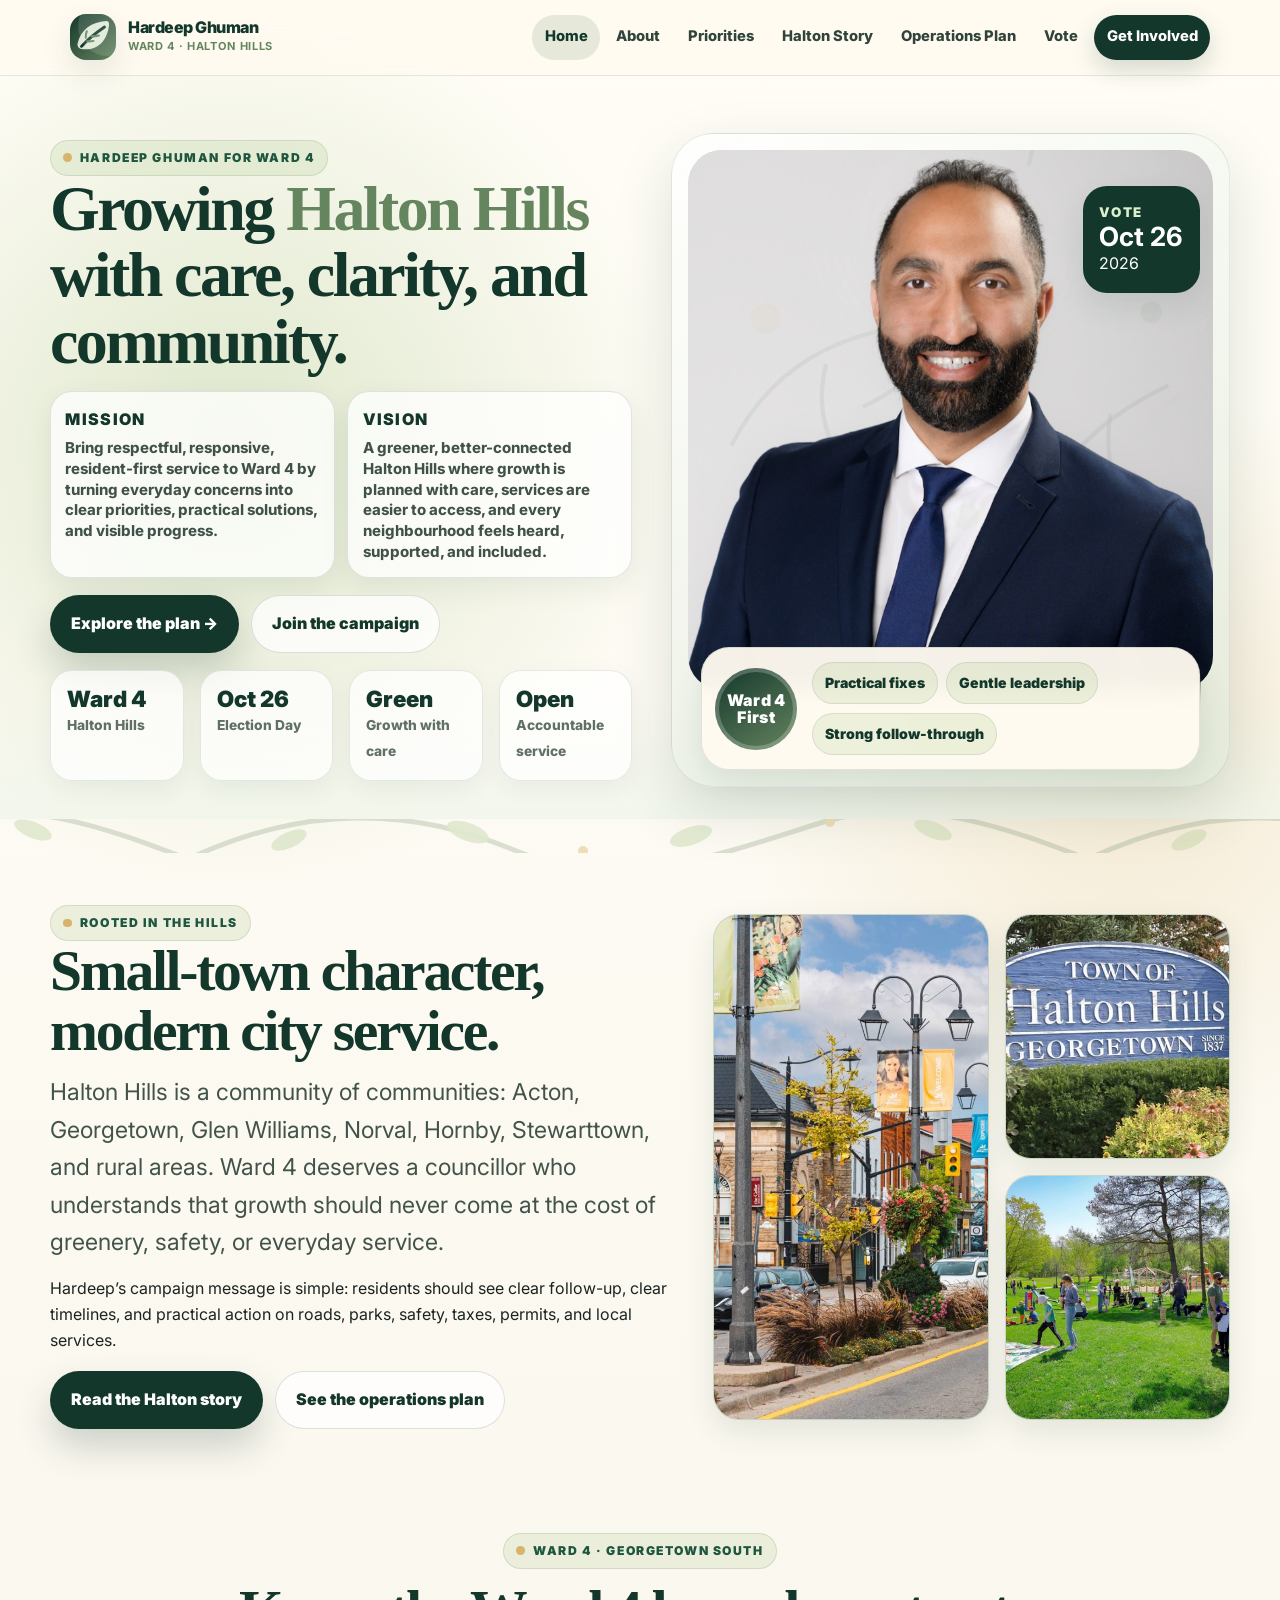
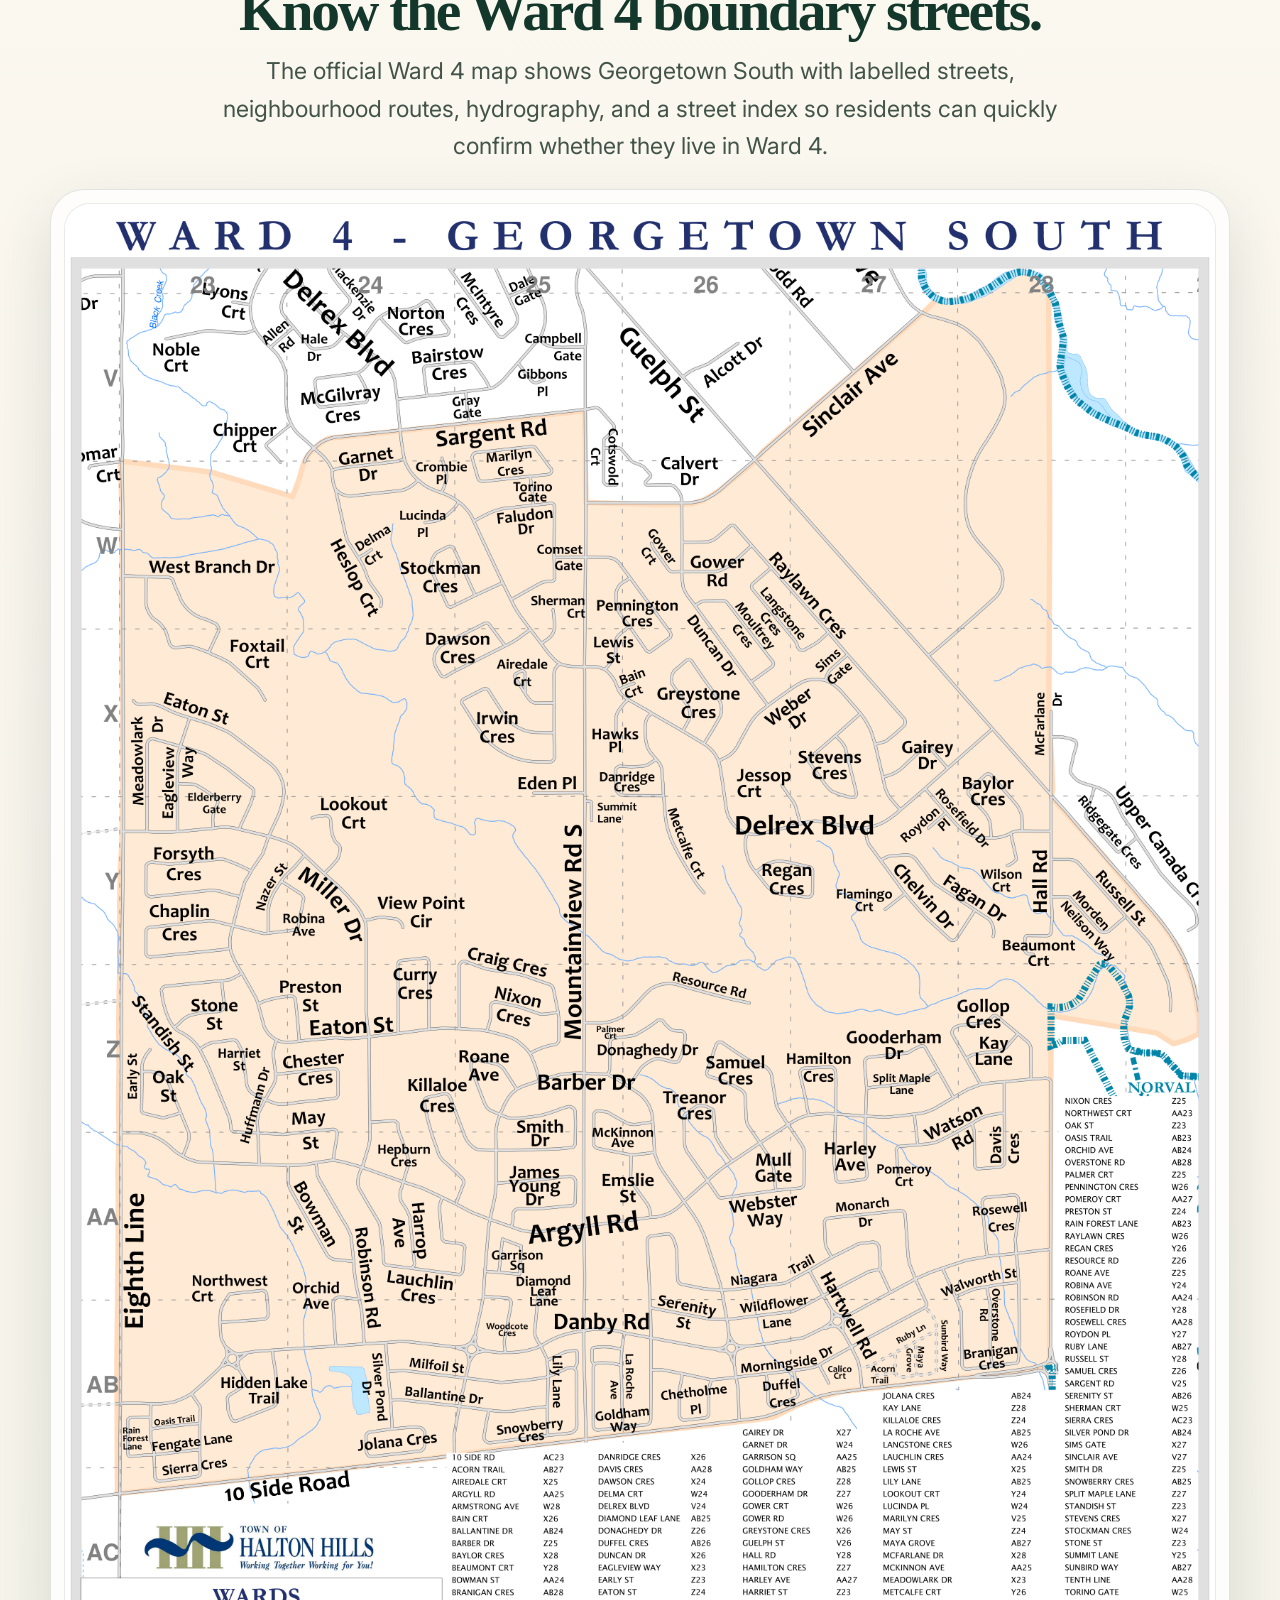
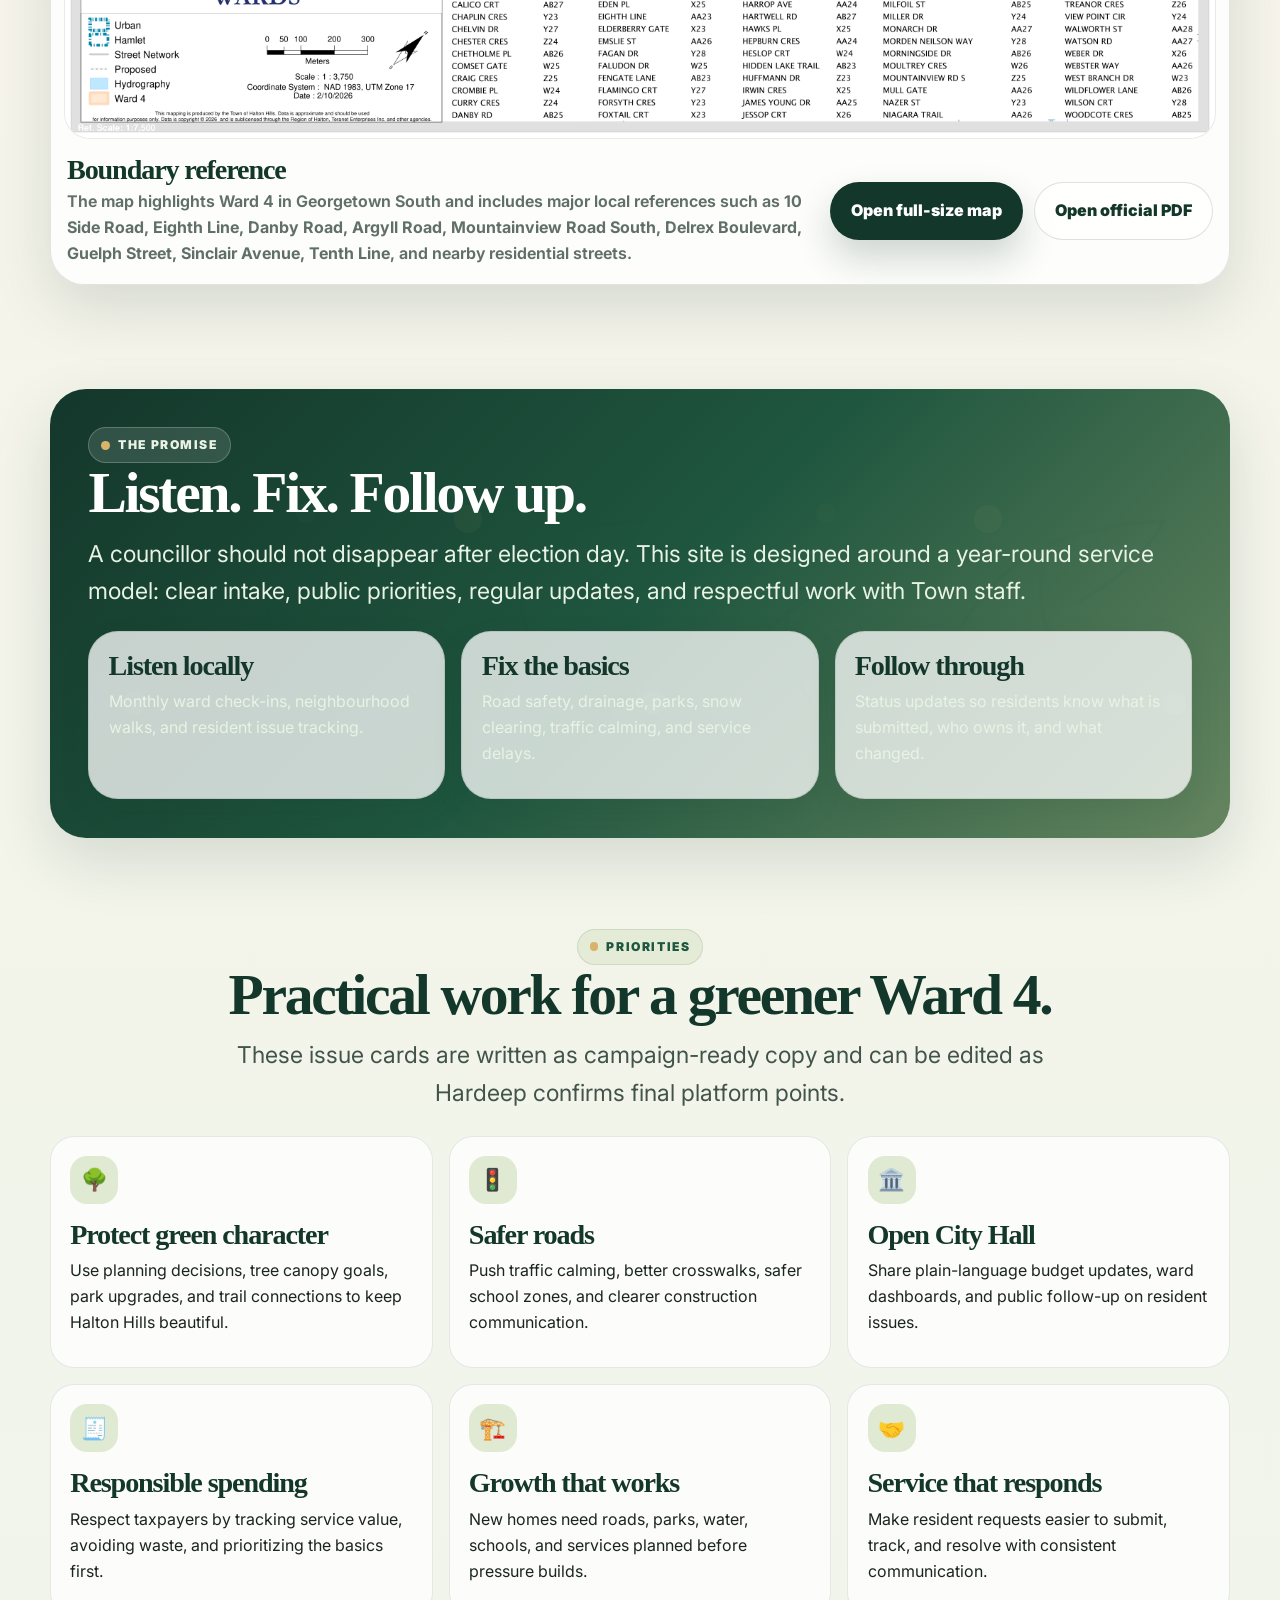
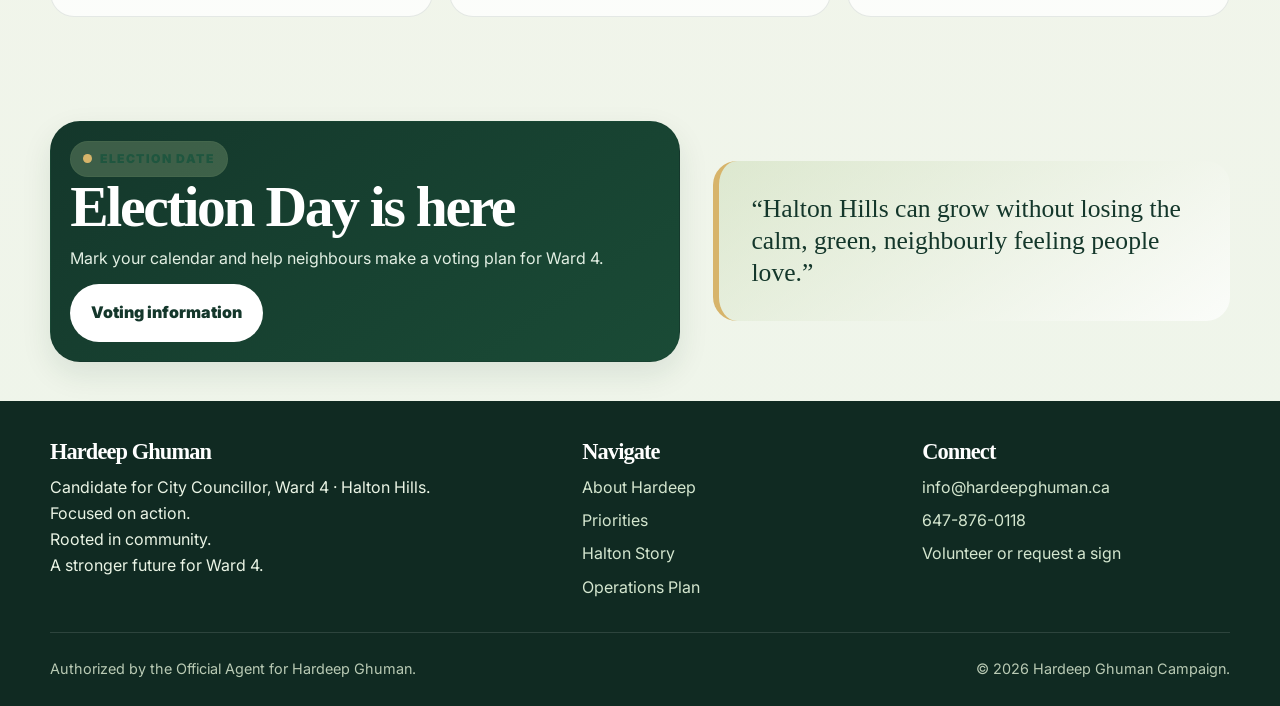
==== index.html @ 35c80258 "Add files via upload" ====
<!doctype html>
<html lang="en-CA">
<head>
  <meta charset="utf-8">
  <meta name="viewport" content="width=device-width, initial-scale=1">
  <title>Hardeep Ghuman for Ward 4 · Halton Hills</title>
  <meta name="description" content="A gentle green multi-page campaign website for Hardeep Ghuman, Ward 4 Halton Hills.">
  <meta name="theme-color" content="#14372b">
  <link rel="preconnect" href="https://fonts.googleapis.com">
  <link rel="preconnect" href="https://fonts.gstatic.com" crossorigin>
  <link href="https://fonts.googleapis.com/css2?family=Inter:wght@400;600;700;800;900&display=swap" rel="stylesheet">
  <link rel="stylesheet" href="assets/styles.css">
</head>
<body>

<a class="skip-link" href="#main">Skip to main content</a>
<header class="site-header">
  <div class="header-inner">
    <a class="brand" href="index.html" aria-label="Hardeep Ghuman for Ward 4 home">
      <span class="brand-mark"><img src="assets/logo-leaf.svg" alt="" aria-hidden="true"></span>
      <span class="brand-text"><span>Hardeep Ghuman</span><small>Ward 4 · Halton Hills</small></span>
    </a>
    <button class="nav-toggle" aria-expanded="false" aria-controls="primary-nav">Menu</button>
    <nav id="primary-nav" class="primary-nav" aria-label="Primary navigation"><a href="index.html" aria-current="page">Home</a><a href="about.html">About</a><a href="priorities.html">Priorities</a><a href="history.html">Halton Story</a><a href="operations.html">Operations Plan</a><a href="vote.html">Vote</a><a class="nav-cta" href="contact.html">Get Involved</a></nav>
  </div>
</header>
<main id="main">

<section class="hero">
  <div class="hero-grid">
    <div class="hero-copy">
      <span class="eyebrow">Hardeep Ghuman for Ward 4</span>
      <h1>Growing <span>Halton Hills</span> with care, clarity, and community.</h1>
      <div class="mission-vision-card" aria-label="Mission and vision statement">
        <div><strong>Mission</strong><span>Bring respectful, responsive, resident-first service to Ward 4 by turning everyday concerns into clear priorities, practical solutions, and visible progress.</span></div>
        <div><strong>Vision</strong><span>A greener, better-connected Halton Hills where growth is planned with care, services are easier to access, and every neighbourhood feels heard, supported, and included.</span></div>
      </div>
      <div class="hero-actions">
        <a class="btn btn-primary" href="priorities.html">Explore the plan →</a>
        <a class="btn btn-secondary" href="contact.html">Join the campaign</a>
      </div>
      <div class="stats" aria-label="Campaign highlights">
        <div class="stat"><strong>Ward 4</strong><span>Halton Hills</span></div>
        <div class="stat"><strong>Oct 26</strong><span>Election Day</span></div>
        <div class="stat"><strong>Green</strong><span>Growth with care</span></div>
        <div class="stat"><strong>Open</strong><span>Accountable service</span></div>
      </div>
    </div>
    <div class="hero-card">
      <div class="candidate-frame" data-photo="1.jpg">
        <div class="hero-date"><small>Vote</small><strong>Oct 26</strong><span>2026</span></div>
        <img src="assets/images/1.jpg" onerror="this.parentElement.classList.add('missing-photo'); this.remove();" alt="Hardeep Ghuman portrait">
      </div>
      <div class="promise-strip" aria-label="Ward 4 promise">
        <div class="promise-seal">Ward 4<br>First</div>
        <div class="promise-points">
          <span>Practical fixes</span>
          <span>Gentle leadership</span>
          <span>Strong follow-through</span>
        </div>
      </div>
    </div>
  </div>
</section>
<div class="leaf-divider" aria-hidden="true"></div>
<section class="section">
  <div class="container">
    <div class="split">
    <div>
      <span class="eyebrow">Rooted in the Hills</span>
      <h2>Small-town character, modern city service.</h2>
      <p class="lead">Halton Hills is a community of communities: Acton, Georgetown, Glen Williams, Norval, Hornby, Stewarttown, and rural areas. Ward 4 deserves a councillor who understands that growth should never come at the cost of greenery, safety, or everyday service.</p>
      <p>Hardeep’s campaign message is simple: residents should see clear follow-up, clear timelines, and practical action on roads, parks, safety, taxes, permits, and local services.</p>
      <div class="actions"><a class="btn btn-primary" href="history.html">Read the Halton story</a><a class="btn btn-secondary" href="operations.html">See the operations plan</a></div>
    </div>
    <div class="photo-grid">
      <div class="photo-tile tall" data-photo="2.jpg"><img src="assets/images/2.jpg" onerror="this.parentElement.classList.add('missing-photo'); this.remove();" alt="Halton Hills green space or park photo"></div>
      <div class="stacked-photos">
        <div class="photo-tile" data-photo="3.jpg"><img src="assets/images/3.jpg" onerror="this.parentElement.classList.add('missing-photo'); this.remove();" alt="Georgetown or Halton Hills community main street photo"></div>
        <div class="photo-tile" data-photo="4.jpg"><img src="assets/images/4.jpg" onerror="this.parentElement.classList.add('missing-photo'); this.remove();" alt="Ward 4 neighbourhood or community photo"></div>
      </div>
    </div>
    </div>
  </div>
</section>
<section class="section ward-map-section" id="ward-map">
  <div class="container">
    <div class="narrow section-head">
      <span class="eyebrow">Ward 4 · Georgetown South</span>
      <p></p>
      <h2>Know the Ward 4 boundary streets.</h2>
      <p class="lead">The official Ward 4 map shows Georgetown South with labelled streets, neighbourhood routes, hydrography, and a street index so residents can quickly confirm whether they live in Ward 4.</p>
    </div>
    <div class="map-card">
      <a class="map-link" href="assets/images/ward-4-georgetown-south-map.png" aria-label="Open full-size Ward 4 Georgetown South map">
        <img src="assets/images/ward-4-georgetown-south-map.png" alt="Official Ward 4 Georgetown South map showing boundary area and street names including 10 Side Road, Eighth Line, Danby Road, Argyll Road, Mountainview Road South, Delrex Boulevard, Guelph Street, Sinclair Avenue, Tenth Line and surrounding streets.">
      </a>
      <div class="map-info">
        <div>
          <h3>Boundary reference</h3>
          <p>The map highlights Ward 4 in Georgetown South and includes major local references such as <strong>10 Side Road, Eighth Line, Danby Road, Argyll Road, Mountainview Road South, Delrex Boulevard, Guelph Street, Sinclair Avenue, Tenth Line</strong>, and nearby residential streets.</p>
        </div>
        <div class="map-actions">
          <a class="btn btn-primary" href="assets/images/ward-4-georgetown-south-map.png">Open full-size map</a>
          <a class="btn btn-secondary" href="docs/Ward-4-Map.pdf">Open official PDF</a>
        </div>
      </div>
      
    </div>
  </div>
</section>

<section class="section-tight">
  <div class="container">
    <div class="banner">
      <span class="eyebrow">The Promise</span>
      <h2>Listen. Fix. Follow up.</h2>
      <p class="lead">A councillor should not disappear after election day. This site is designed around a year-round service model: clear intake, public priorities, regular updates, and respectful work with Town staff.</p>
      <div class="grid-3 top-gap">
        <div class="card"><h3>Listen locally</h3><p>Monthly ward check-ins, neighbourhood walks, and resident issue tracking.</p></div>
        <div class="card"><h3>Fix the basics</h3><p>Road safety, drainage, parks, snow clearing, traffic calming, and service delays.</p></div>
        <div class="card"><h3>Follow through</h3><p>Status updates so residents know what is submitted, who owns it, and what changed.</p></div>
      </div>
    </div>
  </div>
</section>
<section class="section">
  <div class="container">
    <div class="narrow section-head">
      <span class="eyebrow">Priorities</span>
      <h2>Practical work for a greener Ward 4.</h2>
      <p class="lead">These issue cards are written as campaign-ready copy and can be edited as Hardeep confirms final platform points.</p>
    </div>
    <div class="grid-3">
      <article class="feature-card"><div class="icon">🌳</div><h3>Protect green character</h3><p>Use planning decisions, tree canopy goals, park upgrades, and trail connections to keep Halton Hills beautiful.</p></article>
      <article class="feature-card"><div class="icon">🚦</div><h3>Safer roads</h3><p>Push traffic calming, better crosswalks, safer school zones, and clearer construction communication.</p></article>
      <article class="feature-card"><div class="icon">🏛️</div><h3>Open City Hall</h3><p>Share plain-language budget updates, ward dashboards, and public follow-up on resident issues.</p></article>
      <article class="feature-card"><div class="icon">🧾</div><h3>Responsible spending</h3><p>Respect taxpayers by tracking service value, avoiding waste, and prioritizing the basics first.</p></article>
      <article class="feature-card"><div class="icon">🏗️</div><h3>Growth that works</h3><p>New homes need roads, parks, water, schools, and services planned before pressure builds.</p></article>
      <article class="feature-card"><div class="icon">🤝</div><h3>Service that responds</h3><p>Make resident requests easier to submit, track, and resolve with consistent communication.</p></article>
    </div>
  </div>
</section>
<section class="section-tight">
  <div class="container split">
    <div class="card deep">
      <span class="eyebrow">Election Date</span>
      <h2 data-countdown>Election Day: October 26, 2026</h2>
      <p>Mark your calendar and help neighbours make a voting plan for Ward 4.</p>
      <a class="btn btn-light" href="vote.html">Voting information</a>
    </div>
    <div class="quote">“Halton Hills can grow without losing the calm, green, neighbourly feeling people love.”</div>
  </div>
</section>

</main>

<footer class="footer">
  <div class="container">
    <div>
      <h3>Hardeep Ghuman</h3>
      <p>Candidate for City Councillor, Ward 4 · Halton Hills.     <br>Focused on action. <br>Rooted in community. <br>A stronger future for Ward 4.</p>
    </div>
    <div>
      <h3>Navigate</h3>
      <ul>
        <li><a href="about.html">About Hardeep</a></li>
        <li><a href="priorities.html">Priorities</a></li>
        <li><a href="history.html">Halton Story</a></li>
        <li><a href="operations.html">Operations Plan</a></li>
      </ul>
    </div>
    <div>
      <h3>Connect</h3>
      <ul>
        <li><a href="mailto:info@hardeepghuman.ca">info@hardeepghuman.ca</a></li>
        <li><a href="tel:+19055550104">647-876-0118</a></li>
        <li><a href="contact.html">Volunteer or request a sign</a></li>
      </ul>
    </div>
  </div>
  <div class="footer-bottom">
    <span>Authorized by the Official Agent for Hardeep Ghuman.</span>
    <span>© <span id="year"></span> Hardeep Ghuman Campaign.</span>
  </div>
</footer>
<script src="assets/main.js"></script>
</body>
</html>
---- assets/styles.css ----
:root{
  --pine:#14372b;
  --forest:#1f563f;
  --moss:#65855f;
  --sage:#dfe8d8;
  --leaf:#b8cf9b;
  --cream:#fffaf0;
  --linen:#f6f0e4;
  --clay:#b9724b;
  --gold:#d7b46a;
  --ink:#1b2420;
  --muted:#617067;
  --white:#ffffff;
  --shadow: 0 22px 60px rgba(20,55,43,.14);
  --shadow-soft: 0 12px 30px rgba(20,55,43,.10);
  --radius-xl: 30px;
  --radius-lg: 22px;
  --radius-md: 16px;
  --max: 1180px;
  --ease: cubic-bezier(.2,.7,.2,1);
}
*{box-sizing:border-box}
html{scroll-behavior:smooth}
body{
  margin:0;
  font-family: Inter, ui-sans-serif, system-ui, -apple-system, BlinkMacSystemFont, "Segoe UI", sans-serif;
  color:var(--ink);
  background:
    radial-gradient(circle at 18% 8%, rgba(184,207,155,.45), transparent 28rem),
    radial-gradient(circle at 88% 14%, rgba(215,180,106,.22), transparent 24rem),
    linear-gradient(180deg, #fffdf6 0%, #f8f4eb 48%, #eef5ea 100%);
  line-height:1.62;
}
a{color:inherit;text-decoration:none}
img,svg{max-width:100%;display:block}
.skip-link{position:absolute;left:-999px;top:auto;width:1px;height:1px;overflow:hidden}
.skip-link:focus{left:1rem;top:1rem;width:auto;height:auto;background:var(--pine);color:white;padding:.75rem 1rem;border-radius:999px;z-index:9999}
.site-header{
  position:sticky;top:0;z-index:50;
  backdrop-filter: blur(18px);
  background:rgba(255,250,240,.78);
  border-bottom:1px solid rgba(20,55,43,.10);
}
.header-inner{max-width:var(--max);margin:auto;display:flex;align-items:center;justify-content:space-between;gap:1rem;padding:.9rem 1.25rem}
.brand{display:flex;align-items:center;gap:.75rem;font-weight:850;letter-spacing:-.03em;color:var(--pine)}
.brand-mark{width:46px;height:46px;border-radius:16px;background:linear-gradient(135deg,var(--pine),var(--moss));display:grid;place-items:center;box-shadow:var(--shadow-soft);position:relative;overflow:hidden}
.brand-mark::before{content:"";position:absolute;width:60px;height:60px;border-radius:50%;background:rgba(255,255,255,.13);right:-22px;top:-18px}
.brand-mark svg{width:30px;height:30px;position:relative;z-index:1}
.brand-text span{display:block;line-height:1.05}.brand-text small{display:block;font-weight:700;letter-spacing:.06em;text-transform:uppercase;color:var(--moss);font-size:.69rem;margin-top:.12rem}
.nav-toggle{display:none;border:0;background:var(--pine);color:white;border-radius:999px;padding:.72rem .9rem;font-weight:800}
.primary-nav{display:flex;align-items:center;gap:.2rem;flex-wrap:wrap;justify-content:flex-end}
.primary-nav a{font-weight:800;font-size:.92rem;color:#31443b;padding:.66rem .78rem;border-radius:999px;transition:all .22s var(--ease)}
.primary-nav a:hover,.primary-nav a[aria-current="page"]{background:rgba(101,133,95,.16);color:var(--pine)}
.primary-nav .nav-cta{background:var(--pine);color:white;box-shadow:0 10px 25px rgba(20,55,43,.18)}
.primary-nav .nav-cta:hover{background:var(--forest);color:white;transform:translateY(-1px)}
main{overflow:hidden}
.section{padding:3.6rem 1.25rem}.section-tight{padding:2.4rem 1.25rem}.container{max-width:var(--max);margin:auto}.narrow{max-width:850px;margin:auto}.split{display:grid;grid-template-columns:minmax(0,1fr) minmax(320px,.82fr);gap:2rem;align-items:center}.split-reverse{grid-template-columns:minmax(320px,.82fr) minmax(0,1fr)}
.eyebrow{display:inline-flex;align-items:center;gap:.5rem;text-transform:uppercase;letter-spacing:.13em;font-weight:900;color:var(--forest);font-size:.76rem;background:rgba(184,207,155,.25);padding:.45rem .75rem;border-radius:999px;border:1px solid rgba(101,133,95,.18)}
.eyebrow::before{content:"";width:.55rem;height:.55rem;border-radius:50%;background:var(--gold)}
h1,h2,h3{font-family: Georgia, 'Times New Roman', serif;color:var(--pine);line-height:1.05;margin:0 0 1rem;letter-spacing:-.04em}h1{font-size:clamp(3.2rem,7vw,6.7rem)}h2{font-size:clamp(2.2rem,4.5vw,4.3rem)}h3{font-size:clamp(1.35rem,2.2vw,2rem)}p{margin:0 0 .8rem}.lead{font-size:clamp(1.12rem,2vw,1.45rem);color:#425349;line-height:1.62}.muted{color:var(--muted)}
.hero{padding:4.3rem 1.25rem 2rem;position:relative}.hero::before{content:"";position:absolute;inset:auto 0 0 0;height:120px;background:linear-gradient(180deg,transparent,rgba(238,245,234,.7));pointer-events:none}.hero-grid{max-width:var(--max);margin:auto;display:grid;grid-template-columns:minmax(0,1.05fr) minmax(300px,.95fr);gap:2.2rem;align-items:center}.hero-copy{position:relative;z-index:2}.hero h1 span{color:var(--moss)}.hero-actions,.actions{display:flex;gap:.75rem;flex-wrap:wrap;margin-top:1.15rem}.btn{display:inline-flex;align-items:center;gap:.55rem;border-radius:999px;padding:.94rem 1.25rem;font-weight:900;border:1px solid transparent;transition:all .22s var(--ease);cursor:pointer}.btn-primary{background:var(--pine);color:white;box-shadow:0 18px 36px rgba(20,55,43,.2)}.btn-primary:hover{background:var(--forest);transform:translateY(-2px)}.btn-secondary{background:rgba(255,255,255,.74);color:var(--pine);border-color:rgba(20,55,43,.14)}.btn-secondary:hover{background:white;transform:translateY(-2px)}.btn-light{background:white;color:var(--pine)}
.mission-vision-card{display:grid;grid-template-columns:1fr 1fr;gap:.85rem;margin-top:1.25rem;max-width:760px}.mission-vision-card div{background:rgba(255,255,255,.74);border:1px solid rgba(20,55,43,.12);box-shadow:0 10px 28px rgba(20,55,43,.07);border-radius:22px;padding:1rem}.mission-vision-card strong{display:block;color:var(--pine);font-weight:950;font-size:1rem;text-transform:uppercase;letter-spacing:.08em}.mission-vision-card span{display:block;color:#405149;font-weight:750;margin-top:.35rem;line-height:1.45}
.hero-card{position:relative;border-radius:42px;background:linear-gradient(150deg,rgba(255,255,255,.78),rgba(223,232,216,.74));padding:1rem;box-shadow:var(--shadow);border:1px solid rgba(20,55,43,.1)}.candidate-frame{position:relative;min-height:560px;border-radius:34px;overflow:hidden;background:linear-gradient(145deg,#dfe8d8,#fffaf0 55%,#cbd9be);display:flex;align-items:flex-end;justify-content:center}.candidate-frame::before{content:"";position:absolute;inset:0;background:radial-gradient(circle at 50% 15%, rgba(255,250,240,.32), transparent 34%), url('leaf-pattern.svg') center/560px auto repeat;opacity:.20;z-index:2;pointer-events:none}.candidate-frame img{position:absolute;z-index:1;inset:0;width:100%;height:100%;object-fit:cover;object-position:center 18%;filter:saturate(.98) contrast(1.02)}.promise-strip{position:relative;z-index:4;margin:-2.7rem auto 0;width:calc(100% - 1.6rem);display:grid;grid-template-columns:auto 1fr;gap:.9rem;align-items:center;background:rgba(255,250,240,.96);border:1px solid rgba(20,55,43,.12);border-radius:28px;padding:.85rem;box-shadow:var(--shadow-soft);backdrop-filter:blur(10px)}.promise-seal{width:82px;height:82px;border-radius:50%;display:grid;place-items:center;text-align:center;line-height:1.05;background:linear-gradient(145deg,var(--pine),var(--moss));color:white;font-weight:950;letter-spacing:.02em;box-shadow:inset 0 0 0 4px rgba(255,255,255,.22)}.promise-points{display:flex;flex-wrap:wrap;gap:.55rem}.promise-points span{display:inline-flex;align-items:center;border-radius:999px;background:rgba(184,207,155,.26);border:1px solid rgba(20,55,43,.1);padding:.55rem .75rem;color:var(--pine);font-weight:900;font-size:.88rem}.hero-date{position:absolute;right:.8rem;top:2.2rem;background:var(--pine);color:white;border-radius:24px;padding:1rem 1.05rem;z-index:3;box-shadow:var(--shadow-soft)}.hero-date small{display:block;text-transform:uppercase;letter-spacing:.12em;font-weight:900;color:#d9f0cf}.hero-date strong{font-size:1.65rem;display:block;line-height:1.05}.stats{display:grid;grid-template-columns:repeat(4,1fr);gap:1rem;margin-top:2rem}.stat{background:rgba(255,255,255,.72);border:1px solid rgba(20,55,43,.1);border-radius:22px;padding:1rem;box-shadow:0 8px 25px rgba(20,55,43,.06)}.stat strong{display:block;font-size:1.4rem;color:var(--pine);font-weight:950;line-height:1.1}.stat span{font-weight:800;color:var(--muted);font-size:.86rem}.leaf-divider{height:64px;background:url('leaf-divider.svg') center/900px auto repeat-x;opacity:.42}
.card{background:rgba(255,255,255,.76);border:1px solid rgba(20,55,43,.1);border-radius:var(--radius-xl);box-shadow:var(--shadow-soft);padding:1.25rem}.card.deep{background:linear-gradient(145deg,var(--pine),#1a4b36);color:white}.card.deep h2,.card.deep h3{color:white}.card.deep p{color:#e2efe3}.grid-3{display:grid;grid-template-columns:repeat(3,1fr);gap:.85rem}.grid-2{display:grid;grid-template-columns:repeat(2,1fr);gap:.9rem}.feature-card{padding:1.15rem;border-radius:24px;background:rgba(255,255,255,.75);border:1px solid rgba(20,55,43,.1);transition:all .22s var(--ease)}.feature-card:hover{transform:translateY(-4px);box-shadow:var(--shadow-soft)}.icon{width:48px;height:48px;border-radius:17px;display:grid;place-items:center;background:rgba(184,207,155,.42);color:var(--pine);font-size:1.35rem;margin-bottom:1rem}.number{font-family:Georgia,serif;font-size:2.4rem;color:var(--gold);font-weight:800;line-height:1}.priority-list{display:grid;gap:.75rem}.priority{display:grid;grid-template-columns:66px 1fr;gap:.8rem;align-items:start;padding:1rem;border-radius:24px;background:rgba(255,255,255,.68);border:1px solid rgba(20,55,43,.1)}.priority h3{font-size:1.55rem}.pill-row{display:flex;flex-wrap:wrap;gap:.6rem}.pill{background:rgba(20,55,43,.08);border:1px solid rgba(20,55,43,.10);border-radius:999px;padding:.5rem .78rem;font-weight:850;color:var(--forest);font-size:.86rem}.timeline{position:relative;display:grid;gap:.75rem}.timeline::before{content:"";position:absolute;left:28px;top:8px;bottom:8px;width:2px;background:linear-gradient(var(--leaf),var(--gold))}.time-item{display:grid;grid-template-columns:58px 1fr;gap:1rem;position:relative}.time-dot{width:58px;height:58px;border-radius:50%;background:var(--pine);color:white;display:grid;place-items:center;font-weight:950;border:6px solid var(--cream);box-shadow:var(--shadow-soft);z-index:2}.quote{font-family:Georgia,serif;font-size:1.6rem;line-height:1.25;color:var(--pine);padding:2rem;background:linear-gradient(145deg,rgba(184,207,155,.34),rgba(255,255,255,.72));border-left:6px solid var(--gold);border-radius:24px}
.photo-grid{display:grid;grid-template-columns:1.1fr .9fr;gap:1rem}.photo-tile{position:relative;min-height:240px;border-radius:26px;overflow:hidden;background:#dfe8d8;border:1px solid rgba(20,55,43,.1);box-shadow:var(--shadow-soft)}.photo-tile.tall{min-height:500px}.photo-tile img{width:100%;height:100%;object-fit:cover;position:absolute;inset:0}.photo-caption{position:absolute;left:1rem;right:1rem;bottom:1rem;background:rgba(20,55,43,.84);color:white;border-radius:18px;padding:.85rem 1rem;backdrop-filter:blur(12px)}.photo-caption strong{display:block}.photo-caption small{color:#d9f0cf;font-weight:800}
.banner{border-radius:36px;overflow:hidden;background:linear-gradient(135deg,var(--pine),var(--forest) 50%,var(--moss));color:white;padding:3rem;position:relative;box-shadow:var(--shadow)}.banner::before{content:"";position:absolute;inset:0;background:url('leaf-pattern.svg') center/520px auto repeat;opacity:.12}.banner>*{position:relative;z-index:1}.banner h2{color:white}.banner p{color:#e8f3e4}.banner .eyebrow{background:rgba(255,255,255,.12);border-color:rgba(255,255,255,.22);color:#e8f3e4}.source-note{font-size:.92rem;color:var(--muted);background:rgba(255,255,255,.68);border:1px solid rgba(20,55,43,.1);padding:1rem;border-radius:18px}.source-note a{text-decoration:underline;text-decoration-thickness:1px;text-underline-offset:3px;color:var(--forest);font-weight:800}
.page-hero{padding:3rem 1.25rem 2.1rem}.page-hero .container{display:grid;grid-template-columns:1fr .55fr;gap:2rem;align-items:end}.page-hero-card{min-height:240px;border-radius:34px;background:linear-gradient(135deg,rgba(184,207,155,.56),rgba(255,250,240,.9));border:1px solid rgba(20,55,43,.1);box-shadow:var(--shadow-soft);padding:1.2rem;display:grid;place-items:center;position:relative;overflow:hidden}.page-hero-card::after{content:"";position:absolute;inset:0;background:url('leaf-pattern.svg') center/520px auto repeat;opacity:.18}.page-hero-card img{position:absolute;z-index:2;inset:0;width:100%;height:100%;object-fit:cover;object-position:center}.page-hero-card img[src$='.svg']{position:relative;inset:auto;width:auto;height:auto;max-height:220px;object-fit:contain}.checklist{display:grid;gap:.7rem;list-style:none;padding:0;margin:1rem 0 0}.checklist li{position:relative;padding-left:2rem;font-weight:750}.checklist li::before{content:"✓";position:absolute;left:0;top:.05rem;width:1.35rem;height:1.35rem;border-radius:50%;background:var(--leaf);display:grid;place-items:center;color:var(--pine);font-weight:950;font-size:.85rem}.form{display:grid;gap:.9rem}.form-row{display:grid;grid-template-columns:1fr 1fr;gap:.9rem}.form label{font-weight:900;color:var(--pine);font-size:.9rem}.form input,.form select,.form textarea{width:100%;padding:.95rem 1rem;border-radius:16px;border:1px solid rgba(20,55,43,.18);background:rgba(255,255,255,.86);font:inherit;outline:none}.form textarea{min-height:140px;resize:vertical}.form input:focus,.form select:focus,.form textarea:focus{border-color:var(--forest);box-shadow:0 0 0 4px rgba(101,133,95,.16)}.notice{border-radius:20px;padding:1rem 1.1rem;background:rgba(215,180,106,.17);border:1px solid rgba(215,180,106,.35);color:#664b1d;font-weight:750}.mini-kicker{font-size:.82rem;text-transform:uppercase;letter-spacing:.1em;color:var(--moss);font-weight:950}.footer{background:#102a22;color:#eaf4e5;padding:2.4rem 1.25rem 1.6rem}.footer .container{display:grid;grid-template-columns:1.3fr .8fr .8fr;gap:2rem}.footer h3{color:white;font-size:1.4rem}.footer a{color:#d4e6cf}.footer ul{list-style:none;margin:0;padding:0;display:grid;gap:.45rem}.footer-bottom{max-width:var(--max);margin:2rem auto 0;padding-top:1.5rem;border-top:1px solid rgba(255,255,255,.12);display:flex;justify-content:space-between;gap:1rem;flex-wrap:wrap;color:#b9cab4;font-size:.9rem}.small{font-size:.9rem}.two-column-text{columns:2;column-gap:2rem}.operations-flow{display:grid;grid-template-columns:repeat(4,1fr);gap:.85rem}.flow-step{background:rgba(255,255,255,.74);border:1px solid rgba(20,55,43,.1);border-radius:24px;padding:1.2rem;position:relative}.flow-step:not(:last-child)::after{content:"→";position:absolute;right:-.7rem;top:50%;transform:translateY(-50%);font-weight:950;color:var(--moss);font-size:1.4rem}.issue-board{display:grid;grid-template-columns:repeat(3,1fr);gap:.85rem}.issue-col{border-radius:24px;padding:1rem;background:rgba(255,255,255,.68);border:1px solid rgba(20,55,43,.1)}.issue-col h3{font-size:1.2rem}.ticket{background:var(--cream);border-radius:18px;padding:.8rem;border:1px dashed rgba(20,55,43,.2);margin:.7rem 0 0;font-weight:750;color:var(--muted)}
@media (max-width: 980px){.hero-grid,.split,.split-reverse,.page-hero .container{grid-template-columns:1fr}.stats{grid-template-columns:repeat(2,1fr)}.grid-3,.grid-2,.operations-flow,.issue-board{grid-template-columns:1fr 1fr}.photo-grid{grid-template-columns:1fr}.photo-tile.tall{min-height:340px}.footer .container{grid-template-columns:1fr 1fr}.two-column-text{columns:1}.flow-step::after{display:none}}
@media (max-width: 760px){.mission-vision-card{grid-template-columns:1fr}.hero-grid{gap:1.3rem}.hero h1{font-size:clamp(2.65rem,13vw,4.4rem)}.nav-toggle{display:inline-flex}.primary-nav{position:absolute;left:1rem;right:1rem;top:calc(100% + .5rem);background:rgba(255,250,240,.98);border:1px solid rgba(20,55,43,.12);box-shadow:var(--shadow);border-radius:24px;padding:.8rem;display:none;flex-direction:column;align-items:stretch}.primary-nav.open{display:flex}.primary-nav a{text-align:center}.hero{padding-top:2.7rem}.candidate-frame{min-height:420px}.promise-strip{margin-top:-1.6rem;width:calc(100% - .8rem)}.hero-date{right:.8rem;top:.9rem}.stats,.grid-3,.grid-2,.operations-flow,.issue-board,.footer .container,.form-row{grid-template-columns:1fr}.section{padding:3.4rem 1rem}.page-hero{padding:3rem 1rem 2rem}.header-inner{padding:.72rem 1rem}.brand-text small{display:none}.priority{grid-template-columns:1fr}.time-item{grid-template-columns:50px 1fr}.time-dot{width:50px;height:50px}.timeline::before{left:24px}.banner{padding:2rem}.footer-bottom{display:block}.hero-actions .btn,.actions .btn{width:100%;justify-content:center}}
@media (prefers-reduced-motion:reduce){*{animation:none!important;transition:none!important;scroll-behavior:auto!important}}

@media (max-width: 520px){.hero{padding-top:1.8rem}.hero-card{border-radius:28px;padding:.65rem}.candidate-frame{min-height:390px;border-radius:24px}.promise-strip{grid-template-columns:1fr;text-align:center}.promise-seal{margin:auto;width:74px;height:74px}.promise-points{justify-content:center}.hero-date strong{font-size:1.35rem}.stats{gap:.65rem}.stat{padding:.8rem}.photo-tile{min-height:220px}.page-hero-card{min-height:260px}.page-hero-card img[src$='.jpg'],.page-hero-card img[src^='https']{max-height:none}.footer{padding-bottom:1.3rem}}

/* Ward 4 map */
.ward-map-section{padding-top:2.8rem}
.map-card{background:rgba(255,255,255,.78);border:1px solid rgba(20,55,43,.12);border-radius:34px;box-shadow:var(--shadow);padding:1rem;overflow:hidden}
.map-link{display:block;border-radius:26px;overflow:hidden;background:#fff;border:1px solid rgba(20,55,43,.1)}
.map-link img{display:block;width:100%;height:auto}
.map-info{display:grid;grid-template-columns:1fr auto;gap:1rem;align-items:center;padding:1.25rem .3rem .4rem}
.map-info h3{margin-bottom:.3rem}.map-info p{margin:0;color:var(--muted);font-weight:650}.map-actions{display:flex;gap:.7rem;flex-wrap:wrap;justify-content:flex-end}
.map-card .source-note{margin:.8rem 0 0}
.map-card code{background:rgba(20,55,43,.08);border-radius:8px;padding:.1rem .28rem}
@media (max-width: 760px){.map-card{border-radius:26px;padding:.65rem}.map-link{border-radius:20px}.map-info{grid-template-columns:1fr;padding:.95rem .15rem .2rem}.map-actions{justify-content:stretch}.map-actions .btn{width:100%;justify-content:center}.ward-map-section{padding-top:2rem}}

/* Hero balance refinement: keeps the opening message and photo visually equal */
.hero h1{font-size:clamp(2.7rem,5vw,4.95rem);max-width:780px;line-height:1.04;margin-bottom:.85rem}
.hero .lead{font-size:clamp(1.05rem,1.55vw,1.28rem);max-width:720px;line-height:1.55}
.mission-vision-card{margin-top:1rem;gap:.75rem}.mission-vision-card div{padding:.9rem}.mission-vision-card span{font-size:.94rem;line-height:1.38}.hero-actions{margin-top:1.25rem}.stats{margin-top:1.45rem}.hero-grid{grid-template-columns:minmax(0,1fr) minmax(340px,.96fr);gap:2.4rem}
@media (max-width: 760px){.hero h1{font-size:clamp(2.15rem,10.2vw,3.35rem);line-height:1.06}.hero .lead{font-size:1.03rem;line-height:1.52}.mission-vision-card div{padding:.85rem}.mission-vision-card span{font-size:.92rem}.hero-actions{margin-top:1.05rem}.stats{margin-top:1.15rem}}
@media (min-width: 1180px){.hero{padding-top:3.6rem}.candidate-frame{min-height:540px}}

/* Subpage hero balance refinement — keeps homepage hero unchanged */
.page-hero{padding:3.25rem 1.25rem 2.6rem}
.page-hero .container{grid-template-columns:minmax(0, .95fr) minmax(360px, .78fr);align-items:center;gap:2.4rem}
.page-hero h1{font-size:clamp(2.25rem,4.1vw,4.15rem);line-height:1.07;max-width:760px;margin-bottom:.8rem}
.page-hero .lead{font-size:clamp(1.03rem,1.55vw,1.28rem);line-height:1.55;max-width:720px}
.page-hero-card{min-height:340px;border-radius:34px;padding:1rem}
.page-hero-card img:not([src$='.svg']){object-fit:cover;object-position:center 22%}
.page-hero-card img[src$='.svg']{max-height:250px}
@media (min-width:1180px){.page-hero-card{min-height:380px}.page-hero h1{font-size:clamp(2.35rem,3.65vw,4.25rem)}}
@media (max-width:980px){.page-hero .container{grid-template-columns:1fr}.page-hero-card{min-height:320px}.page-hero h1{font-size:clamp(2.1rem,7vw,3.65rem)}}
@media (max-width:760px){.page-hero{padding:2.5rem 1rem 1.8rem}.page-hero h1{font-size:clamp(1.95rem,9.4vw,3rem);line-height:1.08}.page-hero .lead{font-size:1.02rem}.page-hero-card{min-height:300px;border-radius:26px}}


/* Cohesive spacing + reliable local imagery pass */
.section{padding:3.8rem 1.25rem}
.section-tight{padding:2.4rem 1.25rem}
.leaf-divider{height:38px}
.split{gap:2rem}
.grid-3,.grid-2,.priority-list,.timeline,.operations-flow,.issue-board{gap:.85rem}
.card{padding:1.35rem}
.feature-card{padding:1.2rem}
.priority{padding:1rem}
.banner{padding:2.35rem}
.photo-grid{gap:.85rem}
.photo-tile{min-height:210px}
.photo-tile.tall{min-height:420px}
.photo-tile img[src$='.svg']{object-fit:cover}
.page-hero{padding:2.6rem 1.25rem 1.8rem}
.page-hero-card{min-height:310px}
p{margin-bottom:.85rem}
.hero-actions,.actions{margin-top:1.05rem}
.stats{margin-top:1.1rem}
.map-card{padding:.8rem}
.map-info{padding:1rem .2rem .25rem}
@media (max-width:980px){.section{padding:3.1rem 1rem}.section-tight{padding:2.1rem 1rem}.photo-tile.tall{min-height:310px}.page-hero{padding:2.2rem 1rem 1.5rem}}
@media (max-width:760px){.section{padding:2.65rem 1rem}.section-tight{padding:1.75rem 1rem}.card{padding:1.1rem}.banner{padding:1.65rem}.photo-tile,.photo-tile.tall{min-height:230px}.leaf-divider{height:26px}.page-hero{padding:2rem 1rem 1.25rem}}

/* Cohesive spacing refinement */
.section + .section,.section-tight + .section,.section + .section-tight{padding-top:2.2rem}
.narrow[style*="margin-bottom:2rem"]{margin-bottom:1.15rem!important}
.narrow[style*="margin-bottom:1.4rem"]{margin-bottom:1rem!important}
.photo-caption{padding:.75rem .85rem}
.card h2,.card h3,.feature-card h3,.priority h3{margin-bottom:.55rem}

/* Final uniform spacing + real-photo placeholder system */
:root{
  --section-space: 3.25rem;
  --section-space-mobile: 2.35rem;
  --block-gap: 1.25rem;
}
.section{padding:var(--section-space) 1.25rem}
.section-tight{padding:2.45rem 1.25rem}
.section + .section,.section-tight + .section,.section + .section-tight{padding-top:var(--section-space)}
.container{max-width:var(--max);margin-left:auto;margin-right:auto}
.split,.split-reverse{gap:2.1rem;align-items:center}
.grid-3,.grid-2,.operations-flow,.issue-board,.priority-list,.timeline,.photo-grid,.stacked-photos{gap:1rem}
.stacked-photos{display:grid}
.section-head{text-align:center;margin-bottom:1.45rem}
.top-gap{margin-top:1.25rem}.top-gap-sm{margin-top:.9rem}
h1,h2,h3{margin-bottom:.75rem}p{margin-bottom:.75rem}.lead{margin-bottom:.9rem}
.card,.feature-card,.priority,.flow-step,.issue-col{padding:1.2rem}.banner{padding:2.4rem}.leaf-divider{height:34px}
.page-hero{padding:2.65rem 1.25rem 2rem}.page-hero .container{align-items:center;gap:2.1rem}.page-hero-card{min-height:320px;padding:0}.photo-tile{min-height:245px}.photo-tile.tall{min-height:430px}.photo-caption{padding:.75rem .9rem;left:.85rem;right:.85rem;bottom:.85rem}.map-info{padding:1rem .2rem .25rem}.footer{margin-top:0}
/* Keep missing JPG placeholders clean until you add real photos. */
.photo-tile.missing-photo,.page-hero-card.missing-photo,.candidate-frame.missing-photo{
  background:linear-gradient(135deg,rgba(223,232,216,.92),rgba(255,250,240,.95));
  border:1px dashed rgba(20,55,43,.28);
}
.photo-tile.missing-photo::before,.page-hero-card.missing-photo::before,.candidate-frame.missing-photo::after{
  content:"Add photo: " attr(data-photo);
  position:absolute;inset:1rem;display:grid;place-items:center;text-align:center;
  color:var(--pine);font-weight:900;letter-spacing:.02em;border-radius:20px;
  background:rgba(255,255,255,.58);z-index:3;padding:1rem;
}
.candidate-frame.missing-photo::before{opacity:.08}
.candidate-frame.missing-photo .hero-date{z-index:5}.photo-tile.missing-photo .photo-caption{z-index:4}.page-hero-card.missing-photo::after{display:none}
@media (max-width:980px){
  .section{padding:2.8rem 1rem}.section-tight{padding:2.15rem 1rem}.section + .section,.section-tight + .section,.section + .section-tight{padding-top:2.8rem}.split,.split-reverse,.page-hero .container{gap:1.5rem}.photo-tile.tall{min-height:330px}.page-hero-card{min-height:300px}
}
@media (max-width:760px){
  .section{padding:var(--section-space-mobile) 1rem}.section-tight{padding:1.85rem 1rem}.section + .section,.section-tight + .section,.section + .section-tight{padding-top:var(--section-space-mobile)}.section-head{margin-bottom:1.1rem}.card,.feature-card,.priority,.flow-step,.issue-col{padding:1rem}.banner{padding:1.55rem}.photo-tile,.photo-tile.tall{min-height:240px}.page-hero{padding:2rem 1rem 1.45rem}.page-hero-card{min-height:250px}.leaf-divider{height:24px}.top-gap{margin-top:1rem}.top-gap-sm{margin-top:.75rem}
}
/* About page hero photo fix */
.page-hero-card {
  padding: 0;
  overflow: hidden;
  min-height: 460px;
  border-radius: 28px;
}

.page-hero-card img {
  width: 100%;
  height: 100%;
  min-height: 460px;
  display: block;
  object-fit: cover;
  object-position: center 18%;
}
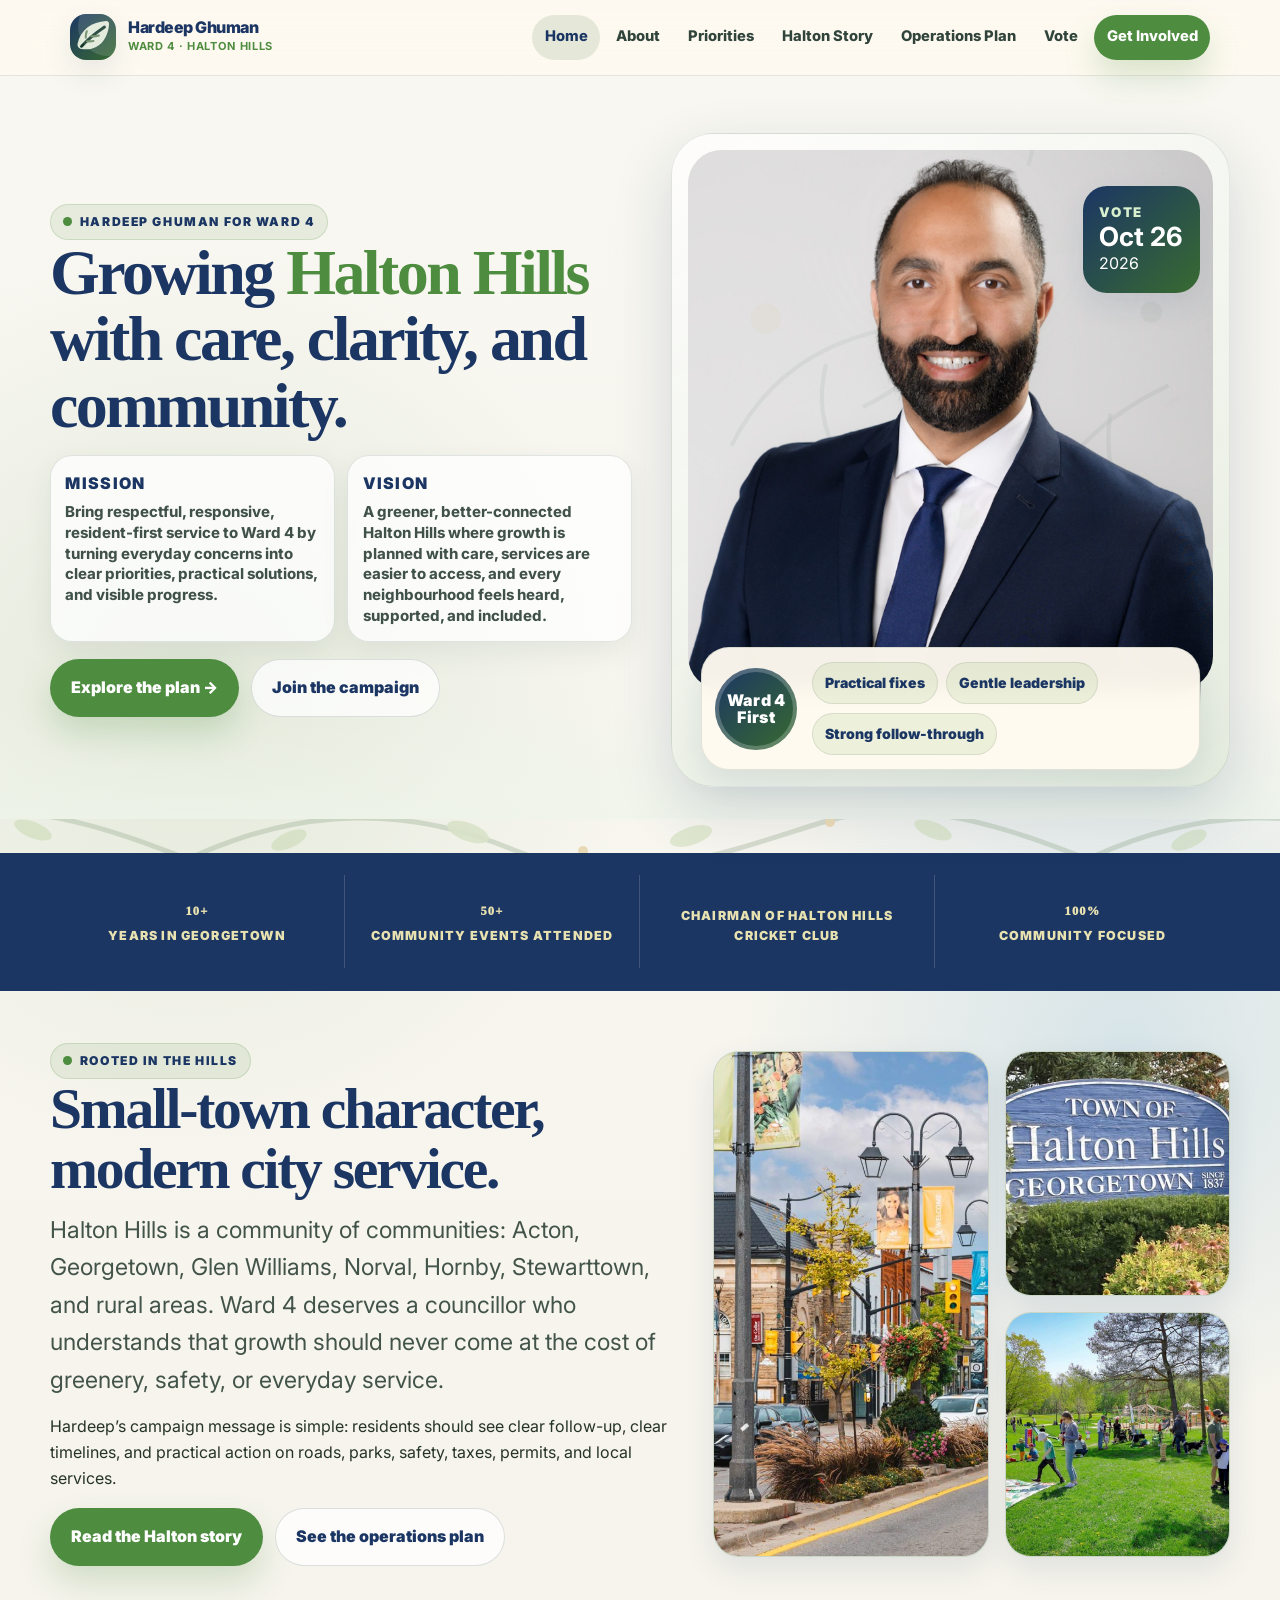
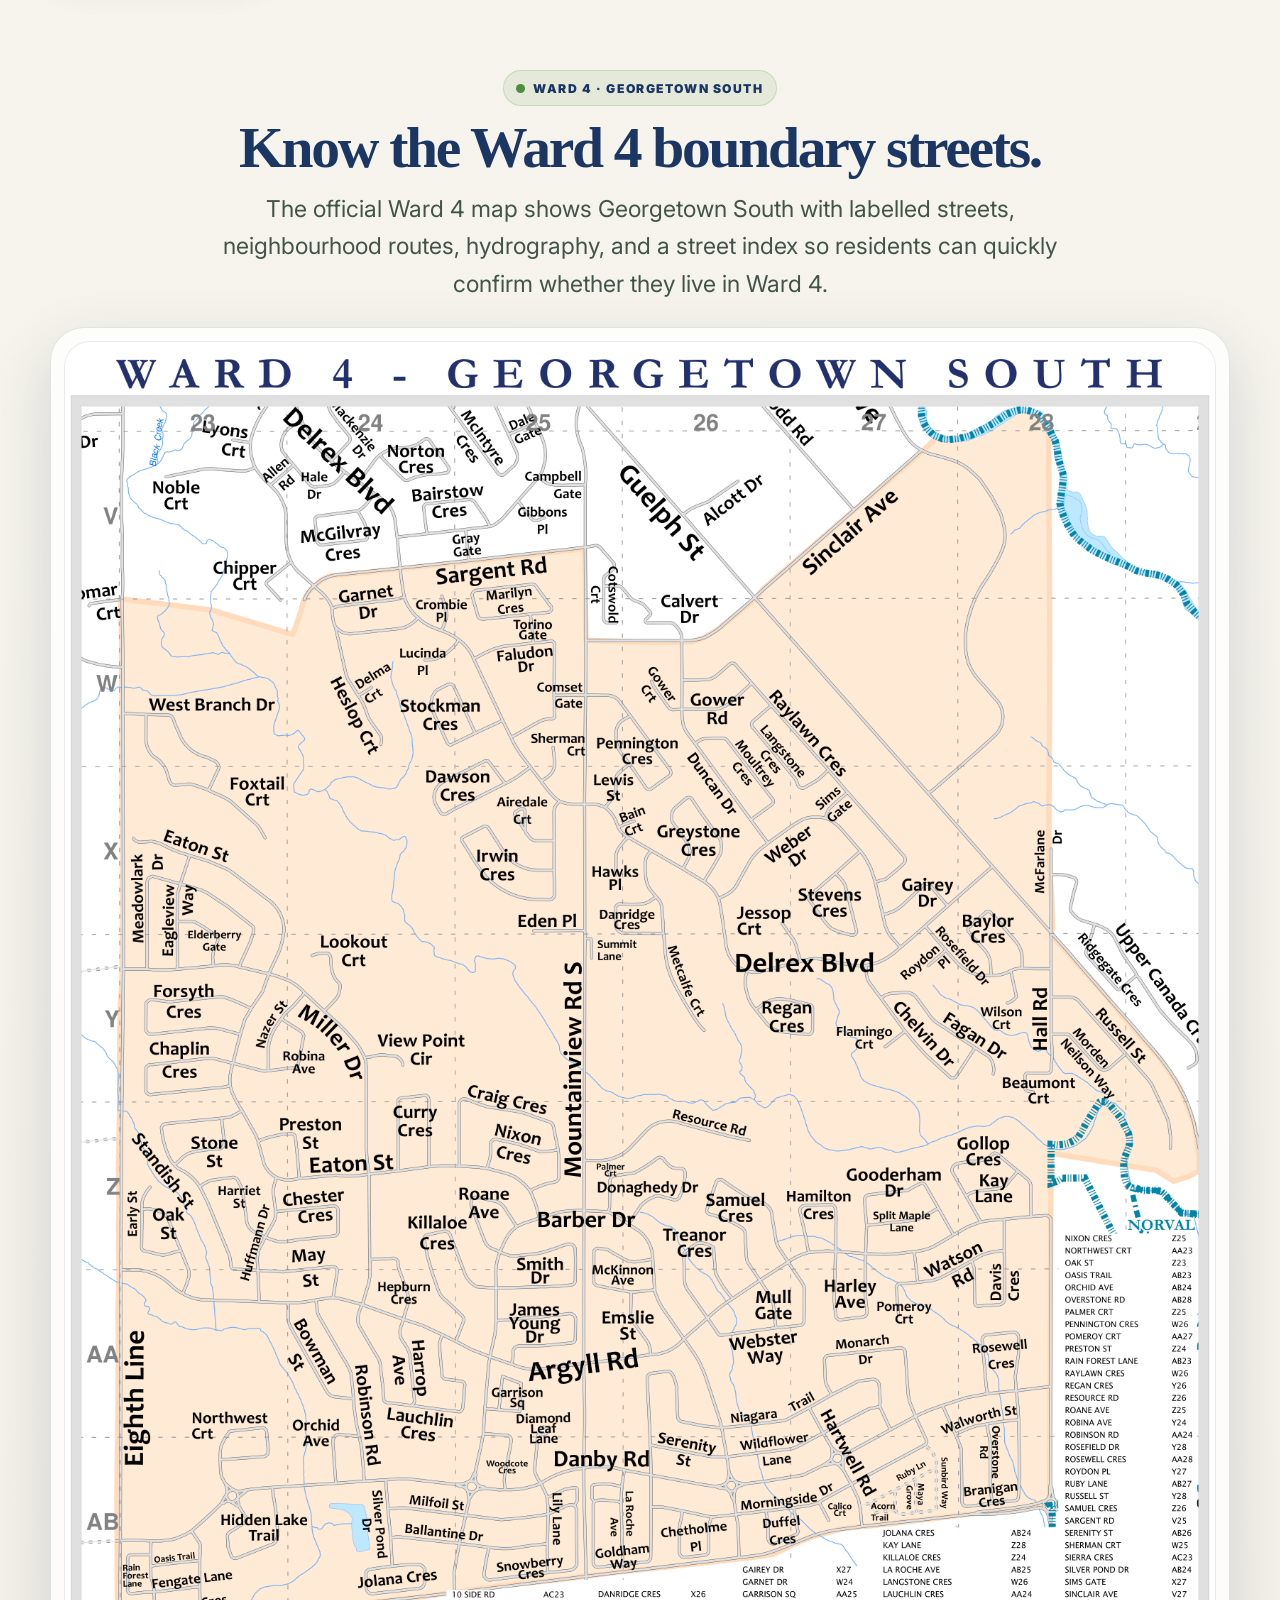
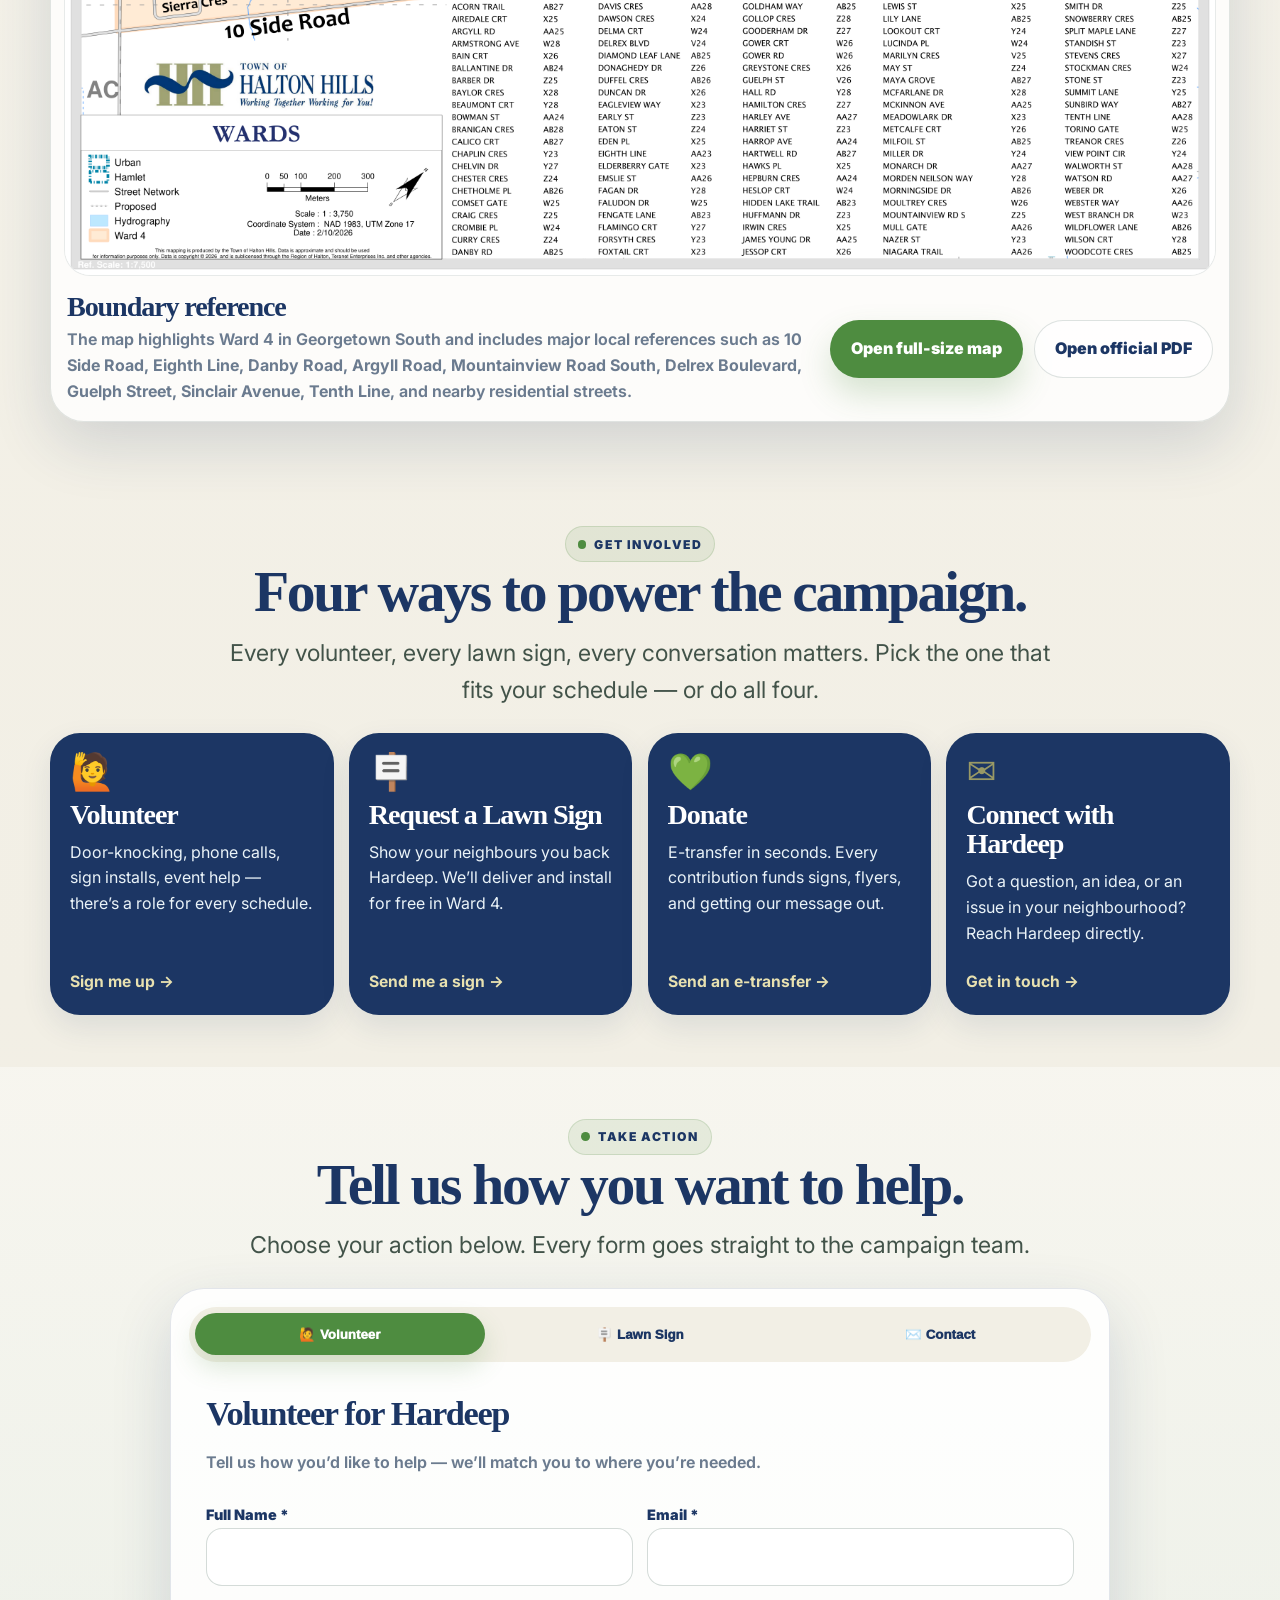
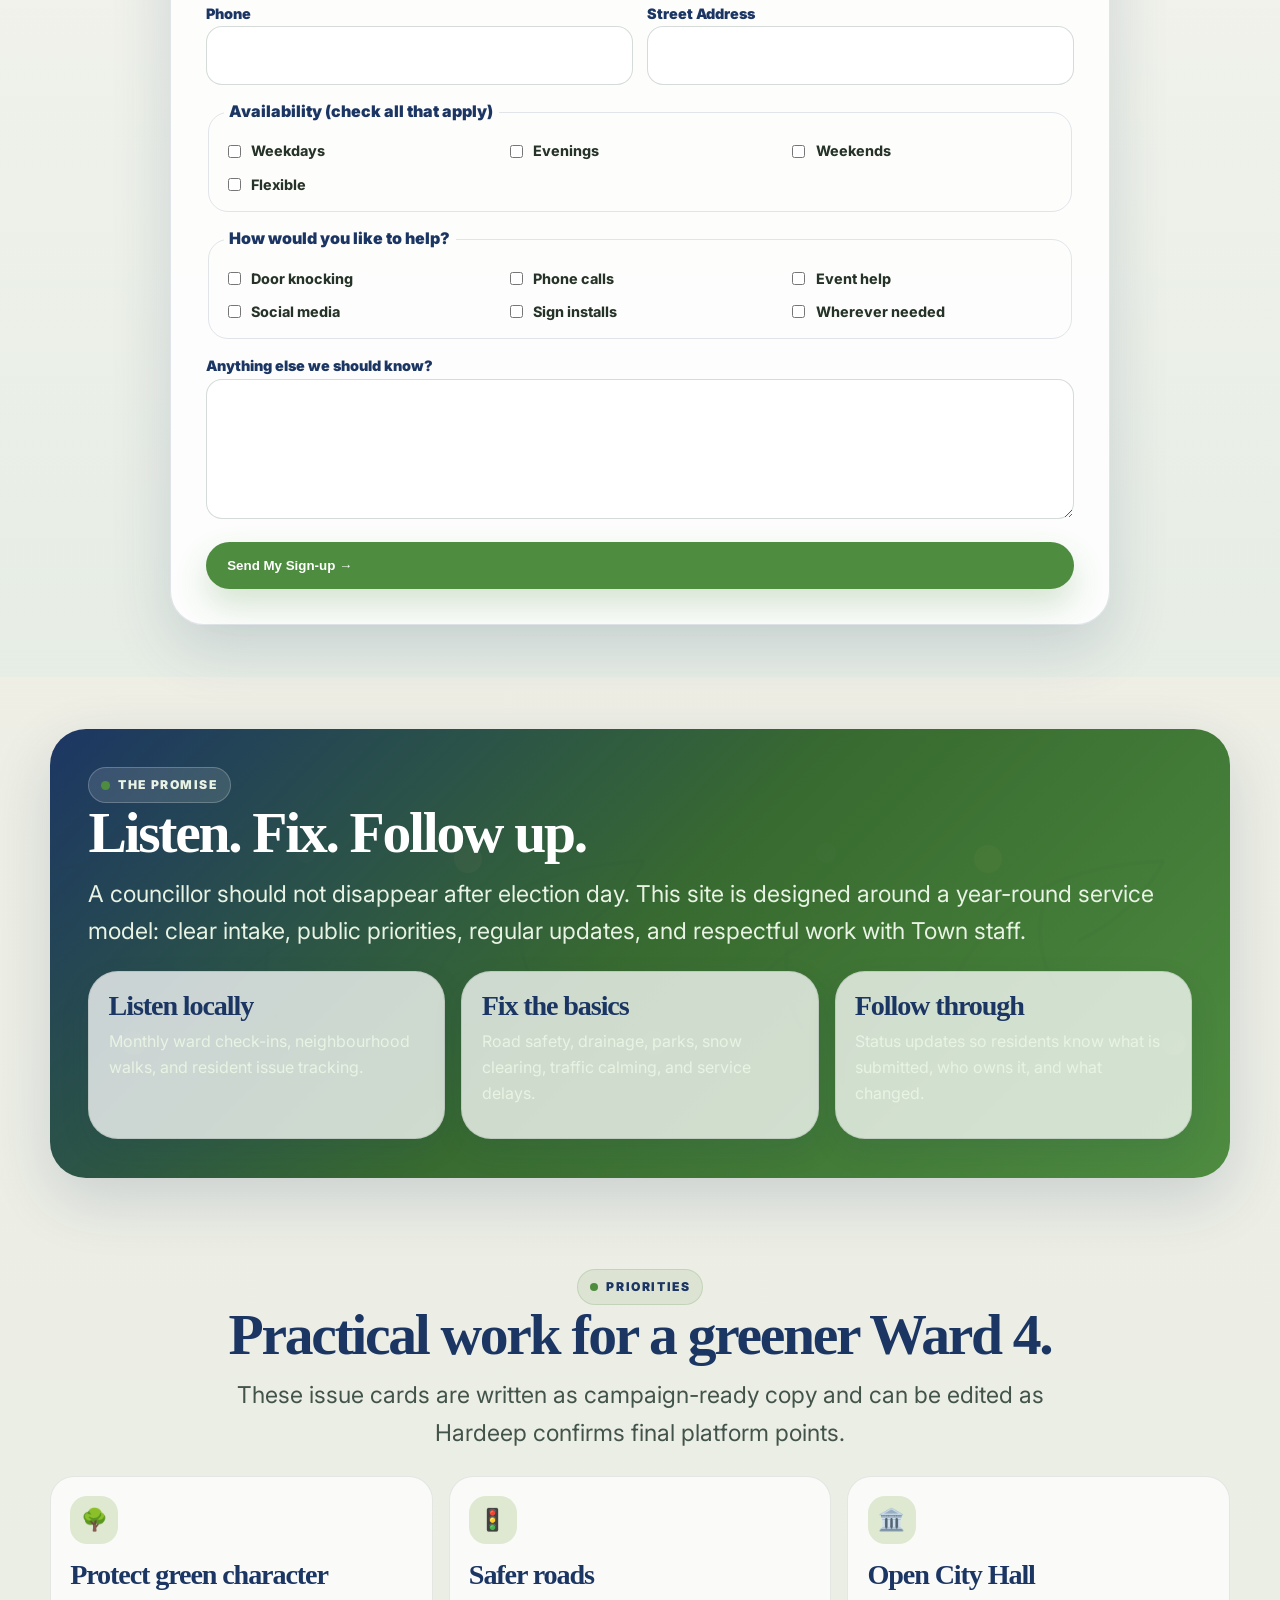
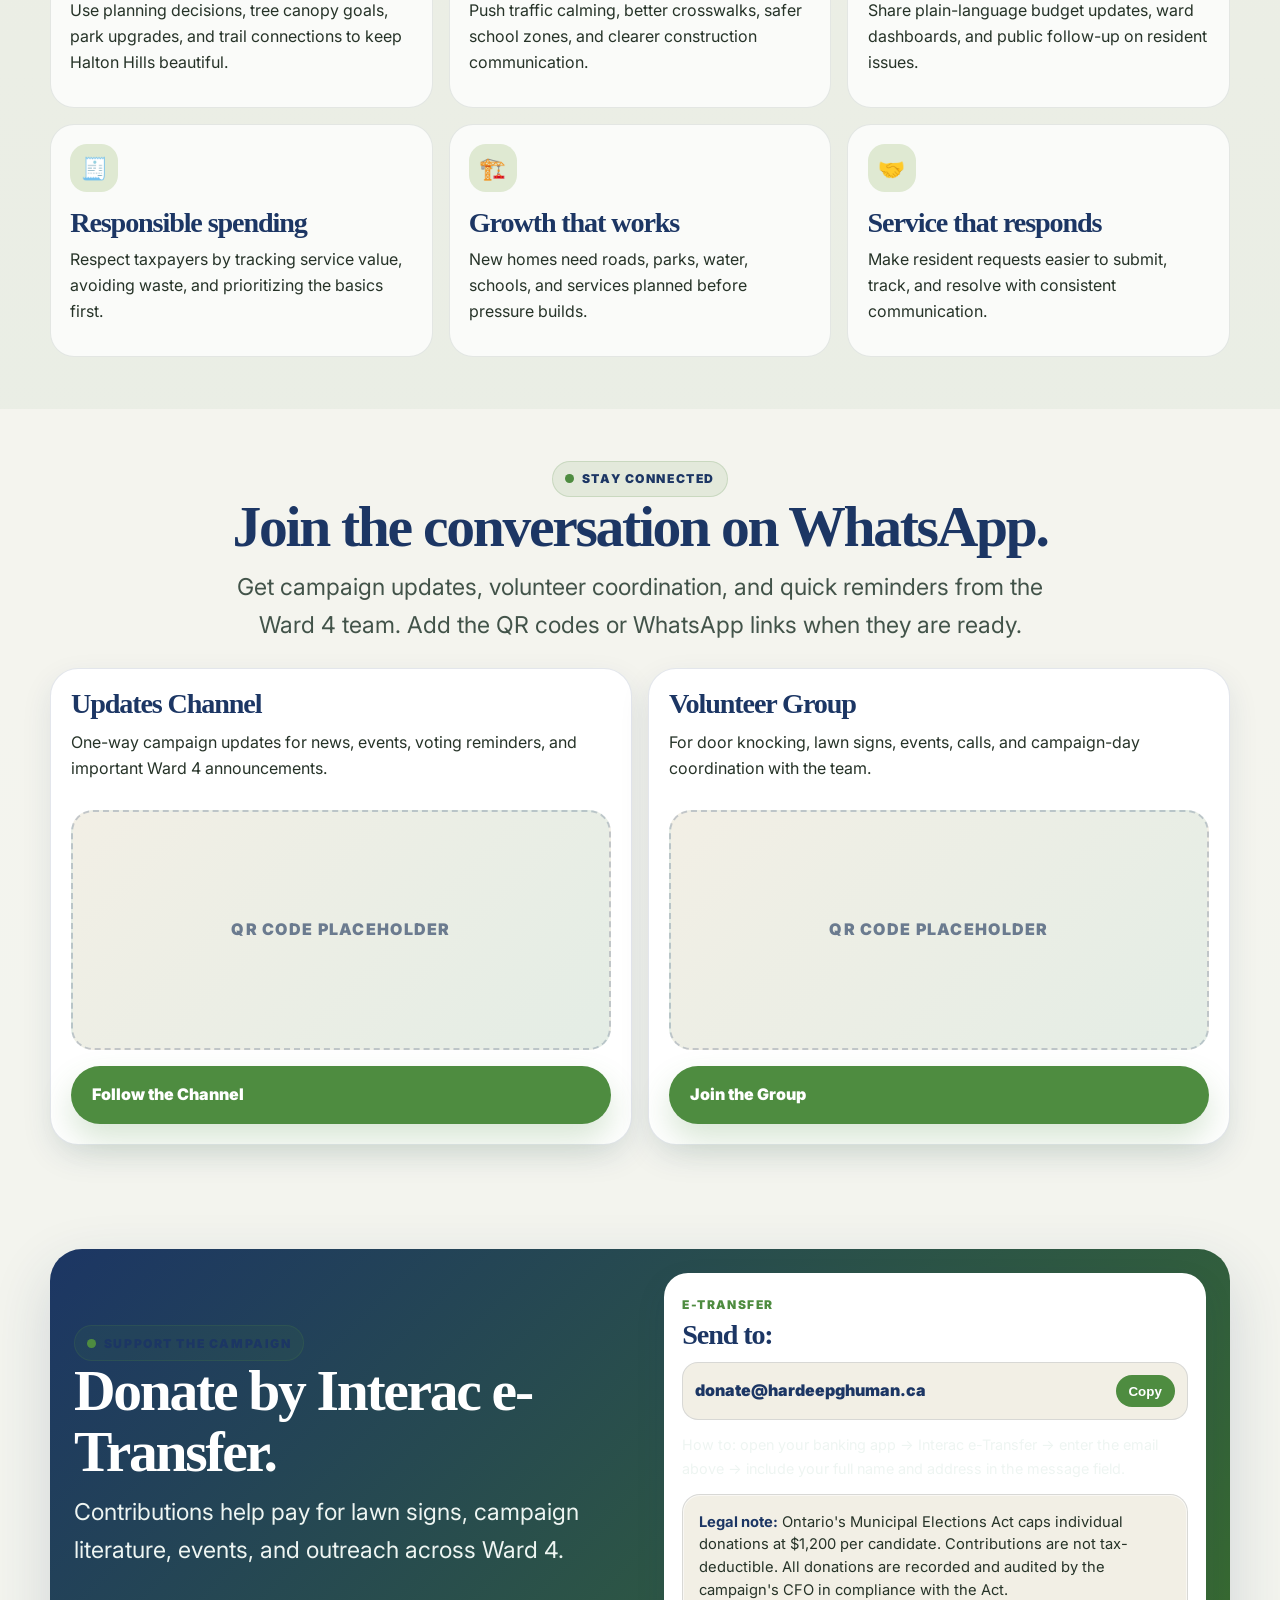
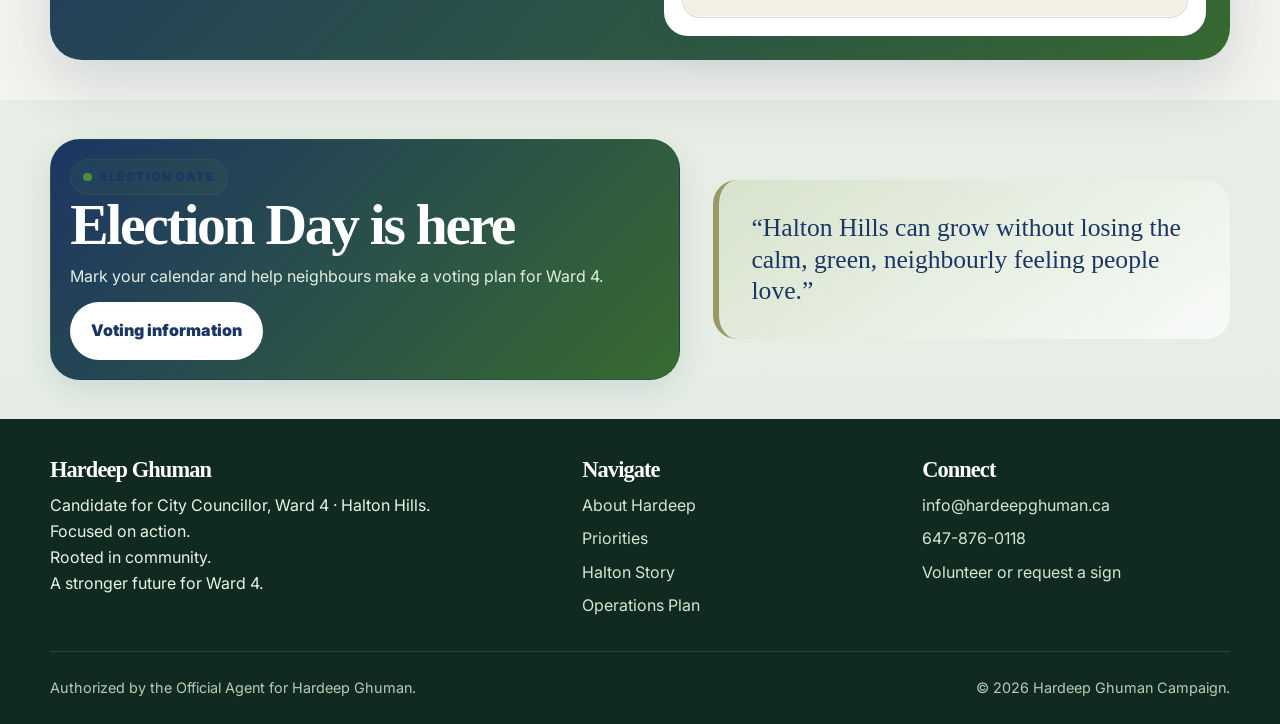
==== commit a71fa727: "Colour fix and keene" ====
--- a/index.html
+++ b/index.html
@@ -1,189 +1,442 @@
 <!doctype html>
 <html lang="en-CA">
+
 <head>
   <meta charset="utf-8">
   <meta name="viewport" content="width=device-width, initial-scale=1">
   <title>Hardeep Ghuman for Ward 4 · Halton Hills</title>
-  <meta name="description" content="A gentle green multi-page campaign website for Hardeep Ghuman, Ward 4 Halton Hills.">
+  <meta name="description"
+    content="A gentle green multi-page campaign website for Hardeep Ghuman, Ward 4 Halton Hills.">
   <meta name="theme-color" content="#14372b">
   <link rel="preconnect" href="https://fonts.googleapis.com">
   <link rel="preconnect" href="https://fonts.gstatic.com" crossorigin>
   <link href="https://fonts.googleapis.com/css2?family=Inter:wght@400;600;700;800;900&display=swap" rel="stylesheet">
   <link rel="stylesheet" href="assets/styles.css">
 </head>
+
 <body>
 
-<a class="skip-link" href="#main">Skip to main content</a>
-<header class="site-header">
-  <div class="header-inner">
-    <a class="brand" href="index.html" aria-label="Hardeep Ghuman for Ward 4 home">
-      <span class="brand-mark"><img src="assets/logo-leaf.svg" alt="" aria-hidden="true"></span>
-      <span class="brand-text"><span>Hardeep Ghuman</span><small>Ward 4 · Halton Hills</small></span>
-    </a>
-    <button class="nav-toggle" aria-expanded="false" aria-controls="primary-nav">Menu</button>
-    <nav id="primary-nav" class="primary-nav" aria-label="Primary navigation"><a href="index.html" aria-current="page">Home</a><a href="about.html">About</a><a href="priorities.html">Priorities</a><a href="history.html">Halton Story</a><a href="operations.html">Operations Plan</a><a href="vote.html">Vote</a><a class="nav-cta" href="contact.html">Get Involved</a></nav>
-  </div>
-</header>
-<main id="main">
-
-<section class="hero">
-  <div class="hero-grid">
-    <div class="hero-copy">
-      <span class="eyebrow">Hardeep Ghuman for Ward 4</span>
-      <h1>Growing <span>Halton Hills</span> with care, clarity, and community.</h1>
-      <div class="mission-vision-card" aria-label="Mission and vision statement">
-        <div><strong>Mission</strong><span>Bring respectful, responsive, resident-first service to Ward 4 by turning everyday concerns into clear priorities, practical solutions, and visible progress.</span></div>
-        <div><strong>Vision</strong><span>A greener, better-connected Halton Hills where growth is planned with care, services are easier to access, and every neighbourhood feels heard, supported, and included.</span></div>
-      </div>
-      <div class="hero-actions">
-        <a class="btn btn-primary" href="priorities.html">Explore the plan →</a>
-        <a class="btn btn-secondary" href="contact.html">Join the campaign</a>
-      </div>
-      <div class="stats" aria-label="Campaign highlights">
-        <div class="stat"><strong>Ward 4</strong><span>Halton Hills</span></div>
-        <div class="stat"><strong>Oct 26</strong><span>Election Day</span></div>
-        <div class="stat"><strong>Green</strong><span>Growth with care</span></div>
-        <div class="stat"><strong>Open</strong><span>Accountable service</span></div>
-      </div>
+  <a class="skip-link" href="#main">Skip to main content</a>
+  <header class="site-header">
+    <div class="header-inner">
+      <a class="brand" href="index.html" aria-label="Hardeep Ghuman for Ward 4 home">
+        <span class="brand-mark"><img src="assets/logo-leaf.svg" alt="" aria-hidden="true"></span>
+        <span class="brand-text"><span>Hardeep Ghuman</span><small>Ward 4 · Halton Hills</small></span>
+      </a>
+      <button class="nav-toggle" aria-expanded="false" aria-controls="primary-nav">Menu</button>
+      <nav id="primary-nav" class="primary-nav" aria-label="Primary navigation"><a href="index.html"
+          aria-current="page">Home</a><a href="about.html">About</a><a href="priorities.html">Priorities</a><a
+          href="history.html">Halton Story</a><a href="operations.html">Operations Plan</a><a
+          href="vote.html">Vote</a><a class="nav-cta" href="contact.html">Get Involved</a></nav>
     </div>
-    <div class="hero-card">
-      <div class="candidate-frame" data-photo="1.jpg">
-        <div class="hero-date"><small>Vote</small><strong>Oct 26</strong><span>2026</span></div>
-        <img src="assets/images/1.jpg" onerror="this.parentElement.classList.add('missing-photo'); this.remove();" alt="Hardeep Ghuman portrait">
-      </div>
-      <div class="promise-strip" aria-label="Ward 4 promise">
-        <div class="promise-seal">Ward 4<br>First</div>
-        <div class="promise-points">
-          <span>Practical fixes</span>
-          <span>Gentle leadership</span>
-          <span>Strong follow-through</span>
-        </div>
+  </header>
+  <main id="main">
+
+    <section class="hero">
+      <div class="hero-grid">
+        <div class="hero-copy">
+          <span class="eyebrow">Hardeep Ghuman for Ward 4</span>
+          <h1>Growing <span>Halton Hills</span> with care, clarity, and community.</h1>
+          <div class="mission-vision-card" aria-label="Mission and vision statement">
+            <div><strong>Mission</strong><span>Bring respectful, responsive, resident-first service to Ward 4 by turning
+                everyday concerns into clear priorities, practical solutions, and visible progress.</span></div>
+            <div><strong>Vision</strong><span>A greener, better-connected Halton Hills where growth is planned with
+                care, services are easier to access, and every neighbourhood feels heard, supported, and
+                included.</span></div>
+          </div>
+          <div class="hero-actions">
+            <a class="btn btn-primary" href="priorities.html">Explore the plan →</a>
+            <a class="btn btn-secondary" href="contact.html">Join the campaign</a>
+          </div>
+        </div>
+        <div class="hero-card">
+          <div class="candidate-frame" data-photo="1.jpg">
+            <div class="hero-date"><small>Vote</small><strong>Oct 26</strong><span>2026</span></div>
+            <img src="assets/images/1.jpg" onerror="this.parentElement.classList.add('missing-photo'); this.remove();"
+              alt="Hardeep Ghuman portrait">
+          </div>
+          <div class="promise-strip" aria-label="Ward 4 promise">
+            <div class="promise-seal">Ward 4<br>First</div>
+            <div class="promise-points">
+              <span>Practical fixes</span>
+              <span>Gentle leadership</span>
+              <span>Strong follow-through</span>
+            </div>
+          </div>
+        </div>
+      </div>
+    </section>
+    <div class="leaf-divider" aria-hidden="true"></div>
+    <section class="section-tight campaign-metrics" aria-label="Campaign facts">
+      <div class="container">
+        <div class="metric-row">
+          <div class="metric-item"><strong><span class="count-up" data-target="10"
+                data-suffix="+">0</span></strong><span>Years in Georgetown</span></div>
+          <div class="metric-item"><strong><span class="count-up" data-target="50"
+                data-suffix="+">0</span></strong><span>Community Events Attended</span></div>
+          <div class="metric-item"><strong></strong><span>Chairman of Halton Hills Cricket Club</span></div>
+          <div class="metric-item"><strong><span class="count-up" data-target="100"
+                data-suffix="%">0</span></strong><span>Community Focused</span></div>
+        </div>
+      </div>
+    </section>
+    <section class="section">
+      <div class="container">
+        <div class="split">
+          <div>
+            <span class="eyebrow">Rooted in the Hills</span>
+            <h2>Small-town character, modern city service.</h2>
+            <p class="lead">Halton Hills is a community of communities: Acton, Georgetown, Glen Williams, Norval,
+              Hornby, Stewarttown, and rural areas. Ward 4 deserves a councillor who understands that growth should
+              never come at the cost of greenery, safety, or everyday service.</p>
+            <p>Hardeep’s campaign message is simple: residents should see clear follow-up, clear timelines, and
+              practical action on roads, parks, safety, taxes, permits, and local services.</p>
+            <div class="actions"><a class="btn btn-primary" href="history.html">Read the Halton story</a><a
+                class="btn btn-secondary" href="operations.html">See the operations plan</a></div>
+          </div>
+          <div class="photo-grid">
+            <div class="photo-tile tall" data-photo="2.jpg"><img src="assets/images/2.jpg"
+                onerror="this.parentElement.classList.add('missing-photo'); this.remove();"
+                alt="Halton Hills green space or park photo"></div>
+            <div class="stacked-photos">
+              <div class="photo-tile" data-photo="3.jpg"><img src="assets/images/3.jpg"
+                  onerror="this.parentElement.classList.add('missing-photo'); this.remove();"
+                  alt="Georgetown or Halton Hills community main street photo"></div>
+              <div class="photo-tile" data-photo="4.jpg"><img src="assets/images/4.jpg"
+                  onerror="this.parentElement.classList.add('missing-photo'); this.remove();"
+                  alt="Ward 4 neighbourhood or community photo"></div>
+            </div>
+          </div>
+        </div>
+      </div>
+    </section>
+    <section class="section ward-map-section" id="ward-map">
+      <div class="container">
+        <div class="narrow section-head">
+          <span class="eyebrow">Ward 4 · Georgetown South</span>
+          <p></p>
+          <h2>Know the Ward 4 boundary streets.</h2>
+          <p class="lead">The official Ward 4 map shows Georgetown South with labelled streets, neighbourhood routes,
+            hydrography, and a street index so residents can quickly confirm whether they live in Ward 4.</p>
+        </div>
+        <div class="map-card">
+          <a class="map-link" href="assets/images/ward-4-georgetown-south-map.png"
+            aria-label="Open full-size Ward 4 Georgetown South map">
+            <img src="assets/images/ward-4-georgetown-south-map.png"
+              alt="Official Ward 4 Georgetown South map showing boundary area and street names including 10 Side Road, Eighth Line, Danby Road, Argyll Road, Mountainview Road South, Delrex Boulevard, Guelph Street, Sinclair Avenue, Tenth Line and surrounding streets.">
+          </a>
+          <div class="map-info">
+            <div>
+              <h3>Boundary reference</h3>
+              <p>The map highlights Ward 4 in Georgetown South and includes major local references such as <strong>10
+                  Side Road, Eighth Line, Danby Road, Argyll Road, Mountainview Road South, Delrex Boulevard, Guelph
+                  Street, Sinclair Avenue, Tenth Line</strong>, and nearby residential streets.</p>
+            </div>
+            <div class="map-actions">
+              <a class="btn btn-primary" href="assets/images/ward-4-georgetown-south-map.png">Open full-size map</a>
+              <a class="btn btn-secondary" href="docs/Ward-4-Map.pdf">Open official PDF</a>
+            </div>
+          </div>
+
+        </div>
+      </div>
+    </section>
+
+    <section class="section get-involved-strip" id="power">
+      <div class="container">
+        <div class="narrow section-head">
+          <span class="eyebrow">Get Involved</span>
+          <h2>Four ways to power the campaign.</h2>
+          <p class="lead">Every volunteer, every lawn sign, every conversation matters. Pick the one that fits your
+            schedule — or do all four.</p>
+        </div>
+        <div class="power-grid power-grid-keene">
+          <a class="power-card" href="contact.html#take-action" data-action-link="volunteer"><span
+              class="power-icon">🙋</span>
+            <h3>Volunteer</h3>
+            <p>Door-knocking, phone calls, sign installs, event help — there’s a role for every schedule.</p>
+            <strong>Sign me up →</strong>
+          </a>
+          <a class="power-card" href="contact.html#take-action" data-action-link="sign"><span
+              class="power-icon">🪧</span>
+            <h3>Request a Lawn Sign</h3>
+            <p>Show your neighbours you back Hardeep. We’ll deliver and install for free in Ward 4.</p><strong>Send me a
+              sign →</strong>
+          </a>
+          <a class="power-card" href="index.html#donate"><span class="power-icon">💚</span>
+            <h3>Donate</h3>
+            <p>E-transfer in seconds. Every contribution funds signs, flyers, and getting our message out.</p>
+            <strong>Send an e-transfer →</strong>
+          </a>
+          <a class="power-card" href="contact.html#take-action" data-action-link="contact"><span
+              class="power-icon">✉️</span>
+            <h3>Connect with Hardeep</h3>
+            <p>Got a question, an idea, or an issue in your neighbourhood? Reach Hardeep directly.</p><strong>Get in
+              touch →</strong>
+          </a>
+        </div>
+      </div>
+    </section>
+
+    <section class="section action-section" id="take-action">
+      <div class="container">
+        <div class="narrow section-head">
+          <span class="eyebrow">Take Action</span>
+          <h2>Tell us how you want to help.</h2>
+          <p class="lead">Choose your action below. Every form goes straight to the campaign team.</p>
+        </div>
+        <div class="action-center">
+          <div class="action-tabs" role="tablist" aria-label="Campaign action forms">
+            <button class="action-tab active" type="button" data-action-tab="volunteer">🙋 Volunteer</button>
+            <button class="action-tab" type="button" data-action-tab="sign">🪧 Lawn Sign</button>
+            <button class="action-tab" type="button" data-action-tab="contact">✉️ Contact</button>
+          </div>
+
+          <form class="form action-form active" data-action-panel="volunteer" data-mailto-form>
+            <input type="hidden" name="interest" value="Volunteer for Hardeep">
+            <h3>Volunteer for Hardeep</h3>
+            <p>Tell us how you’d like to help — we’ll match you to where you’re needed.</p>
+            <div class="form-row">
+              <div><label for="vol-name">Full Name *</label><input id="vol-name" name="name" autocomplete="name"
+                  required></div>
+              <div><label for="vol-email">Email *</label><input id="vol-email" name="email" type="email"
+                  autocomplete="email" required></div>
+            </div>
+            <div class="form-row">
+              <div><label for="vol-phone">Phone</label><input id="vol-phone" name="phone" autocomplete="tel"></div>
+              <div><label for="vol-address">Street Address</label><input id="vol-address" name="street_address"
+                  autocomplete="street-address"></div>
+            </div>
+            <fieldset class="check-group">
+              <legend>Availability (check all that apply)</legend><label><input type="checkbox" name="availability"
+                  value="Weekdays"> Weekdays</label><label><input type="checkbox" name="availability" value="Evenings">
+                Evenings</label><label><input type="checkbox" name="availability" value="Weekends">
+                Weekends</label><label><input type="checkbox" name="availability" value="Flexible"> Flexible</label>
+            </fieldset>
+            <fieldset class="check-group">
+              <legend>How would you like to help?</legend><label><input type="checkbox" name="help_with"
+                  value="Door knocking"> Door knocking</label><label><input type="checkbox" name="help_with"
+                  value="Phone calls"> Phone calls</label><label><input type="checkbox" name="help_with"
+                  value="Event help"> Event help</label><label><input type="checkbox" name="help_with"
+                  value="Social media"> Social media</label><label><input type="checkbox" name="help_with"
+                  value="Sign installs"> Sign installs</label><label><input type="checkbox" name="help_with"
+                  value="Wherever needed"> Wherever needed</label>
+            </fieldset>
+            <div><label for="vol-message">Anything else we should know?</label><textarea id="vol-message"
+                name="message"></textarea></div>
+            <button class="btn btn-primary" type="submit">Send My Sign-up →</button>
+          </form>
+
+          <form class="form action-form" data-action-panel="sign" data-mailto-form>
+            <input type="hidden" name="interest" value="Lawn sign request">
+            <h3>Request a Lawn Sign</h3>
+            <p>Share your address and the campaign team will follow up for delivery and placement.</p>
+            <div class="form-row">
+              <div><label for="sign-name">Full Name *</label><input id="sign-name" name="name" autocomplete="name"
+                  required></div>
+              <div><label for="sign-email">Email *</label><input id="sign-email" name="email" type="email"
+                  autocomplete="email" required></div>
+            </div>
+            <div class="form-row">
+              <div><label for="sign-phone">Phone</label><input id="sign-phone" name="phone" autocomplete="tel"></div>
+              <div><label for="sign-address">Street Address *</label><input id="sign-address" name="street_address"
+                  autocomplete="street-address" required></div>
+            </div>
+            <div><label for="sign-message">Placement notes</label><textarea id="sign-message" name="message"
+                placeholder="Example: front lawn, corner lot, call before delivery, etc."></textarea></div>
+            <button class="btn btn-primary" type="submit">Send Sign Request →</button>
+          </form>
+
+          <form class="form action-form" data-action-panel="contact" data-mailto-form>
+            <input type="hidden" name="interest" value="Contact Hardeep">
+            <h3>Connect with Hardeep</h3>
+            <p>Got a question, idea, or neighbourhood issue? Send it directly to the campaign team.</p>
+            <div class="form-row">
+              <div><label for="contact-name">Full Name *</label><input id="contact-name" name="name" autocomplete="name"
+                  required></div>
+              <div><label for="contact-email">Email *</label><input id="contact-email" name="email" type="email"
+                  autocomplete="email" required></div>
+            </div>
+            <div><label for="contact-phone">Phone</label><input id="contact-phone" name="phone" autocomplete="tel">
+            </div>
+            <div><label for="contact-message">Message *</label><textarea id="contact-message" name="message"
+                required></textarea></div>
+            <button class="btn btn-primary" type="submit">Get in touch →</button>
+          </form>
+        </div>
+      </div>
+    </section>
+
+
+    <section class="section-tight">
+      <div class="container">
+        <div class="banner">
+          <span class="eyebrow">The Promise</span>
+          <h2>Listen. Fix. Follow up.</h2>
+          <p class="lead">A councillor should not disappear after election day. This site is designed around a
+            year-round service model: clear intake, public priorities, regular updates, and respectful work with Town
+            staff.</p>
+          <div class="grid-3 top-gap">
+            <div class="card">
+              <h3>Listen locally</h3>
+              <p>Monthly ward check-ins, neighbourhood walks, and resident issue tracking.</p>
+            </div>
+            <div class="card">
+              <h3>Fix the basics</h3>
+              <p>Road safety, drainage, parks, snow clearing, traffic calming, and service delays.</p>
+            </div>
+            <div class="card">
+              <h3>Follow through</h3>
+              <p>Status updates so residents know what is submitted, who owns it, and what changed.</p>
+            </div>
+          </div>
+        </div>
+      </div>
+    </section>
+    <section class="section">
+      <div class="container">
+        <div class="narrow section-head">
+          <span class="eyebrow">Priorities</span>
+          <h2>Practical work for a greener Ward 4.</h2>
+          <p class="lead">These issue cards are written as campaign-ready copy and can be edited as Hardeep confirms
+            final platform points.</p>
+        </div>
+        <div class="grid-3">
+          <article class="feature-card">
+            <div class="icon">🌳</div>
+            <h3>Protect green character</h3>
+            <p>Use planning decisions, tree canopy goals, park upgrades, and trail connections to keep Halton Hills
+              beautiful.</p>
+          </article>
+          <article class="feature-card">
+            <div class="icon">🚦</div>
+            <h3>Safer roads</h3>
+            <p>Push traffic calming, better crosswalks, safer school zones, and clearer construction communication.</p>
+          </article>
+          <article class="feature-card">
+            <div class="icon">🏛️</div>
+            <h3>Open City Hall</h3>
+            <p>Share plain-language budget updates, ward dashboards, and public follow-up on resident issues.</p>
+          </article>
+          <article class="feature-card">
+            <div class="icon">🧾</div>
+            <h3>Responsible spending</h3>
+            <p>Respect taxpayers by tracking service value, avoiding waste, and prioritizing the basics first.</p>
+          </article>
+          <article class="feature-card">
+            <div class="icon">🏗️</div>
+            <h3>Growth that works</h3>
+            <p>New homes need roads, parks, water, schools, and services planned before pressure builds.</p>
+          </article>
+          <article class="feature-card">
+            <div class="icon">🤝</div>
+            <h3>Service that responds</h3>
+            <p>Make resident requests easier to submit, track, and resolve with consistent communication.</p>
+          </article>
+        </div>
+      </div>
+    </section>
+    <section class="section whatsapp-section" id="whatsapp">
+      <div class="container">
+        <div class="narrow section-head">
+          <span class="eyebrow">Stay Connected</span>
+          <h2>Join the conversation on WhatsApp.</h2>
+          <p class="lead">Get campaign updates, volunteer coordination, and quick reminders from the Ward 4 team. Add
+            the QR codes or WhatsApp links when they are ready.</p>
+        </div>
+        <div class="whatsapp-grid">
+          <article class="whatsapp-card">
+            <div>
+              <h3>Updates Channel</h3>
+              <p>One-way campaign updates for news, events, voting reminders, and important Ward 4 announcements.</p>
+            </div>
+            <div class="qr-holder" aria-label="Blank QR code holder">QR code placeholder</div>
+            <a class="btn btn-primary" href="#">Follow the Channel</a>
+          </article>
+          <article class="whatsapp-card">
+            <div>
+              <h3>Volunteer Group</h3>
+              <p>For door knocking, lawn signs, events, calls, and campaign-day coordination with the team.</p>
+            </div>
+            <div class="qr-holder" aria-label="Blank QR code holder">QR code placeholder</div>
+            <a class="btn btn-primary" href="#">Join the Group</a>
+          </article>
+        </div>
+      </div>
+    </section>
+
+    <section class="section-tight donate-section" id="donate">
+      <div class="container">
+        <div class="donate-card">
+          <div>
+            <span class="eyebrow">Support the Campaign</span>
+            <h2>Donate by Interac e-Transfer.</h2>
+            <p class="lead">Contributions help pay for lawn signs, campaign literature, events, and outreach across Ward
+              4.</p>
+          </div>
+          <div class="etransfer-box">
+            <span>e-Transfer</span>
+            <h3>Send to:</h3>
+            <div class="copy-line"><code id="donation-email">donate@hardeepghuman.ca</code><button type="button"
+                data-copy-target="donation-email">Copy</button></div>
+            <p class="small">How to: open your banking app → Interac e-Transfer → enter the email above → include your
+              full name and address in the message field.</p>
+            <div class="legal-note-island">
+              <strong>Legal note:</strong> Ontario's Municipal Elections Act caps individual donations at $1,200 per
+              candidate. Contributions are not tax-deductible. All donations are recorded and audited by the campaign's
+              CFO in compliance with the Act.
+            </div>
+          </div>
+        </div>
+      </div>
+    </section>
+
+    <section class="section-tight">
+      <div class="container split">
+        <div class="card deep">
+          <span class="eyebrow">Election Date</span>
+          <h2 data-countdown>Election Day: October 26, 2026</h2>
+          <p>Mark your calendar and help neighbours make a voting plan for Ward 4.</p>
+          <a class="btn btn-light" href="vote.html">Voting information</a>
+        </div>
+        <div class="quote">“Halton Hills can grow without losing the calm, green, neighbourly feeling people love.”
+        </div>
+      </div>
+    </section>
+
+  </main>
+
+  <footer class="footer">
+    <div class="container">
+      <div>
+        <h3>Hardeep Ghuman</h3>
+        <p>Candidate for City Councillor, Ward 4 · Halton Hills. <br>Focused on action. <br>Rooted in community. <br>A
+          stronger future for Ward 4.</p>
+      </div>
+      <div>
+        <h3>Navigate</h3>
+        <ul>
+          <li><a href="about.html">About Hardeep</a></li>
+          <li><a href="priorities.html">Priorities</a></li>
+          <li><a href="history.html">Halton Story</a></li>
+          <li><a href="operations.html">Operations Plan</a></li>
+        </ul>
+      </div>
+      <div>
+        <h3>Connect</h3>
+        <ul>
+          <li><a href="mailto:info@hardeepghuman.ca">info@hardeepghuman.ca</a></li>
+          <li><a href="tel:+19055550104">647-876-0118</a></li>
+          <li><a href="contact.html">Volunteer or request a sign</a></li>
+        </ul>
       </div>
     </div>
-  </div>
-</section>
-<div class="leaf-divider" aria-hidden="true"></div>
-<section class="section">
-  <div class="container">
-    <div class="split">
-    <div>
-      <span class="eyebrow">Rooted in the Hills</span>
-      <h2>Small-town character, modern city service.</h2>
-      <p class="lead">Halton Hills is a community of communities: Acton, Georgetown, Glen Williams, Norval, Hornby, Stewarttown, and rural areas. Ward 4 deserves a councillor who understands that growth should never come at the cost of greenery, safety, or everyday service.</p>
-      <p>Hardeep’s campaign message is simple: residents should see clear follow-up, clear timelines, and practical action on roads, parks, safety, taxes, permits, and local services.</p>
-      <div class="actions"><a class="btn btn-primary" href="history.html">Read the Halton story</a><a class="btn btn-secondary" href="operations.html">See the operations plan</a></div>
+    <div class="footer-bottom">
+      <span>Authorized by the Official Agent for Hardeep Ghuman.</span>
+      <span>© <span id="year"></span> Hardeep Ghuman Campaign.</span>
     </div>
-    <div class="photo-grid">
-      <div class="photo-tile tall" data-photo="2.jpg"><img src="assets/images/2.jpg" onerror="this.parentElement.classList.add('missing-photo'); this.remove();" alt="Halton Hills green space or park photo"></div>
-      <div class="stacked-photos">
-        <div class="photo-tile" data-photo="3.jpg"><img src="assets/images/3.jpg" onerror="this.parentElement.classList.add('missing-photo'); this.remove();" alt="Georgetown or Halton Hills community main street photo"></div>
-        <div class="photo-tile" data-photo="4.jpg"><img src="assets/images/4.jpg" onerror="this.parentElement.classList.add('missing-photo'); this.remove();" alt="Ward 4 neighbourhood or community photo"></div>
-      </div>
-    </div>
-    </div>
-  </div>
-</section>
-<section class="section ward-map-section" id="ward-map">
-  <div class="container">
-    <div class="narrow section-head">
-      <span class="eyebrow">Ward 4 · Georgetown South</span>
-      <p></p>
-      <h2>Know the Ward 4 boundary streets.</h2>
-      <p class="lead">The official Ward 4 map shows Georgetown South with labelled streets, neighbourhood routes, hydrography, and a street index so residents can quickly confirm whether they live in Ward 4.</p>
-    </div>
-    <div class="map-card">
-      <a class="map-link" href="assets/images/ward-4-georgetown-south-map.png" aria-label="Open full-size Ward 4 Georgetown South map">
-        <img src="assets/images/ward-4-georgetown-south-map.png" alt="Official Ward 4 Georgetown South map showing boundary area and street names including 10 Side Road, Eighth Line, Danby Road, Argyll Road, Mountainview Road South, Delrex Boulevard, Guelph Street, Sinclair Avenue, Tenth Line and surrounding streets.">
-      </a>
-      <div class="map-info">
-        <div>
-          <h3>Boundary reference</h3>
-          <p>The map highlights Ward 4 in Georgetown South and includes major local references such as <strong>10 Side Road, Eighth Line, Danby Road, Argyll Road, Mountainview Road South, Delrex Boulevard, Guelph Street, Sinclair Avenue, Tenth Line</strong>, and nearby residential streets.</p>
-        </div>
-        <div class="map-actions">
-          <a class="btn btn-primary" href="assets/images/ward-4-georgetown-south-map.png">Open full-size map</a>
-          <a class="btn btn-secondary" href="docs/Ward-4-Map.pdf">Open official PDF</a>
-        </div>
-      </div>
-      
-    </div>
-  </div>
-</section>
-
-<section class="section-tight">
-  <div class="container">
-    <div class="banner">
-      <span class="eyebrow">The Promise</span>
-      <h2>Listen. Fix. Follow up.</h2>
-      <p class="lead">A councillor should not disappear after election day. This site is designed around a year-round service model: clear intake, public priorities, regular updates, and respectful work with Town staff.</p>
-      <div class="grid-3 top-gap">
-        <div class="card"><h3>Listen locally</h3><p>Monthly ward check-ins, neighbourhood walks, and resident issue tracking.</p></div>
-        <div class="card"><h3>Fix the basics</h3><p>Road safety, drainage, parks, snow clearing, traffic calming, and service delays.</p></div>
-        <div class="card"><h3>Follow through</h3><p>Status updates so residents know what is submitted, who owns it, and what changed.</p></div>
-      </div>
-    </div>
-  </div>
-</section>
-<section class="section">
-  <div class="container">
-    <div class="narrow section-head">
-      <span class="eyebrow">Priorities</span>
-      <h2>Practical work for a greener Ward 4.</h2>
-      <p class="lead">These issue cards are written as campaign-ready copy and can be edited as Hardeep confirms final platform points.</p>
-    </div>
-    <div class="grid-3">
-      <article class="feature-card"><div class="icon">🌳</div><h3>Protect green character</h3><p>Use planning decisions, tree canopy goals, park upgrades, and trail connections to keep Halton Hills beautiful.</p></article>
-      <article class="feature-card"><div class="icon">🚦</div><h3>Safer roads</h3><p>Push traffic calming, better crosswalks, safer school zones, and clearer construction communication.</p></article>
-      <article class="feature-card"><div class="icon">🏛️</div><h3>Open City Hall</h3><p>Share plain-language budget updates, ward dashboards, and public follow-up on resident issues.</p></article>
-      <article class="feature-card"><div class="icon">🧾</div><h3>Responsible spending</h3><p>Respect taxpayers by tracking service value, avoiding waste, and prioritizing the basics first.</p></article>
-      <article class="feature-card"><div class="icon">🏗️</div><h3>Growth that works</h3><p>New homes need roads, parks, water, schools, and services planned before pressure builds.</p></article>
-      <article class="feature-card"><div class="icon">🤝</div><h3>Service that responds</h3><p>Make resident requests easier to submit, track, and resolve with consistent communication.</p></article>
-    </div>
-  </div>
-</section>
-<section class="section-tight">
-  <div class="container split">
-    <div class="card deep">
-      <span class="eyebrow">Election Date</span>
-      <h2 data-countdown>Election Day: October 26, 2026</h2>
-      <p>Mark your calendar and help neighbours make a voting plan for Ward 4.</p>
-      <a class="btn btn-light" href="vote.html">Voting information</a>
-    </div>
-    <div class="quote">“Halton Hills can grow without losing the calm, green, neighbourly feeling people love.”</div>
-  </div>
-</section>
-
-</main>
-
-<footer class="footer">
-  <div class="container">
-    <div>
-      <h3>Hardeep Ghuman</h3>
-      <p>Candidate for City Councillor, Ward 4 · Halton Hills.     <br>Focused on action. <br>Rooted in community. <br>A stronger future for Ward 4.</p>
-    </div>
-    <div>
-      <h3>Navigate</h3>
-      <ul>
-        <li><a href="about.html">About Hardeep</a></li>
-        <li><a href="priorities.html">Priorities</a></li>
-        <li><a href="history.html">Halton Story</a></li>
-        <li><a href="operations.html">Operations Plan</a></li>
-      </ul>
-    </div>
-    <div>
-      <h3>Connect</h3>
-      <ul>
-        <li><a href="mailto:info@hardeepghuman.ca">info@hardeepghuman.ca</a></li>
-        <li><a href="tel:+19055550104">647-876-0118</a></li>
-        <li><a href="contact.html">Volunteer or request a sign</a></li>
-      </ul>
-    </div>
-  </div>
-  <div class="footer-bottom">
-    <span>Authorized by the Official Agent for Hardeep Ghuman.</span>
-    <span>© <span id="year"></span> Hardeep Ghuman Campaign.</span>
-  </div>
-</footer>
-<script src="assets/main.js"></script>
+  </footer>
+  <script src="assets/main.js"></script>
 </body>
+
 </html>
--- a/assets/styles.css
+++ b/assets/styles.css
@@ -186,4 +186,455 @@
   display: block;
   object-fit: cover;
   object-position: center 18%;
-}+}
+/* =========================================================
+   Phone optimization only
+   Desktop/tablet styles above are intentionally left as-is.
+   ========================================================= */
+@media (max-width: 820px) {
+  html, body { width: 100%; overflow-x: hidden; }
+  body { line-height: 1.55; }
+  .container, .hero-grid, .header-inner, .footer-bottom {
+    width: 100%;
+    max-width: 100%;
+  }
+  .header-inner {
+    gap: .65rem;
+  }
+  .brand { min-width: 0; gap: .6rem; }
+  .brand-mark { width: 40px; height: 40px; border-radius: 14px; flex: 0 0 auto; }
+  .brand-text span { font-size: .95rem; white-space: normal; }
+  .nav-toggle { flex: 0 0 auto; padding: .62rem .82rem; }
+  .primary-nav {
+    max-height: calc(100vh - 92px);
+    overflow-y: auto;
+    z-index: 100;
+  }
+
+  .hero {
+    padding: 1.6rem 1rem 1.3rem;
+  }
+  .hero-grid,
+  .split,
+  .split-reverse,
+  .page-hero .container,
+  .map-info,
+  .footer .container {
+    grid-template-columns: 1fr !important;
+  }
+  .hero-grid { gap: 1.1rem; }
+  .eyebrow {
+    font-size: .68rem;
+    letter-spacing: .1em;
+    padding: .38rem .62rem;
+  }
+  h1, .hero h1, .page-hero h1 {
+    font-size: clamp(2rem, 9.2vw, 2.85rem) !important;
+    line-height: 1.07 !important;
+    letter-spacing: -.035em;
+    margin-bottom: .7rem;
+  }
+  h2 {
+    font-size: clamp(1.75rem, 8vw, 2.45rem) !important;
+    line-height: 1.09;
+  }
+  h3 { font-size: clamp(1.22rem, 5.2vw, 1.55rem) !important; }
+  .lead, .hero .lead, .page-hero .lead {
+    font-size: 1rem !important;
+    line-height: 1.5 !important;
+  }
+  p { font-size: .97rem; }
+
+  .mission-vision-card {
+    grid-template-columns: 1fr !important;
+    gap: .65rem;
+    margin-top: .85rem;
+  }
+  .mission-vision-card div {
+    border-radius: 18px;
+    padding: .82rem !important;
+  }
+  .mission-vision-card strong { font-size: .82rem; }
+  .mission-vision-card span { font-size: .9rem !important; line-height: 1.42; }
+
+  .hero-actions, .actions {
+    gap: .55rem;
+    margin-top: .85rem !important;
+  }
+  .btn {
+    width: 100%;
+    justify-content: center;
+    padding: .82rem 1rem;
+    font-size: .93rem;
+  }
+  .stats {
+    grid-template-columns: repeat(2, minmax(0, 1fr)) !important;
+    gap: .6rem;
+    margin-top: .95rem !important;
+  }
+  .stat {
+    border-radius: 16px;
+    padding: .72rem !important;
+  }
+  .stat strong { font-size: 1.05rem; }
+  .stat span { font-size: .76rem; line-height: 1.25; }
+
+  .hero-card {
+    border-radius: 24px;
+    padding: .55rem;
+    margin-top: .25rem;
+  }
+  .candidate-frame {
+    min-height: 390px !important;
+    border-radius: 20px;
+  }
+  .candidate-frame img {
+    object-position: center 16%;
+  }
+  .hero-date {
+    top: .65rem;
+    right: .65rem;
+    border-radius: 18px;
+    padding: .72rem .78rem;
+  }
+  .hero-date strong { font-size: 1.22rem; }
+  .promise-strip {
+    grid-template-columns: 1fr;
+    text-align: center;
+    gap: .55rem;
+    margin-top: .55rem;
+    width: 100%;
+    border-radius: 20px;
+    padding: .7rem;
+  }
+  .promise-seal {
+    width: 68px;
+    height: 68px;
+    margin: 0 auto;
+    font-size: .78rem;
+  }
+  .promise-points { justify-content: center; gap: .42rem; }
+  .promise-points span { font-size: .78rem; padding: .42rem .55rem; }
+
+  .section, .section-tight {
+    padding-left: 1rem !important;
+    padding-right: 1rem !important;
+  }
+  .section { padding-top: 2rem !important; padding-bottom: 2rem !important; }
+  .section-tight { padding-top: 1.55rem !important; padding-bottom: 1.55rem !important; }
+  .section + .section, .section-tight + .section, .section + .section-tight {
+    padding-top: 1.85rem !important;
+  }
+  .section-head { margin-bottom: 1rem; text-align: left; }
+  .narrow { max-width: 100%; }
+  .leaf-divider { height: 18px !important; }
+
+  .grid-3, .grid-2, .operations-flow, .issue-board, .photo-grid, .stacked-photos {
+    grid-template-columns: 1fr !important;
+    gap: .8rem !important;
+  }
+  .card, .feature-card, .priority, .flow-step, .issue-col, .banner, .quote {
+    border-radius: 20px !important;
+    padding: 1rem !important;
+  }
+  .feature-card:hover { transform: none; }
+  .icon { width: 42px; height: 42px; border-radius: 14px; margin-bottom: .65rem; }
+  .priority { grid-template-columns: 1fr !important; gap: .45rem; }
+  .number { font-size: 2rem; }
+
+  .photo-tile, .photo-tile.tall {
+    min-height: 230px !important;
+    border-radius: 20px;
+  }
+  .photo-caption {
+    left: .65rem;
+    right: .65rem;
+    bottom: .65rem;
+    border-radius: 14px;
+    padding: .65rem .72rem !important;
+  }
+
+  .page-hero {
+    padding: 1.7rem 1rem 1.25rem !important;
+  }
+  .page-hero .container { gap: 1rem !important; }
+  .page-hero-card {
+    min-height: 280px !important;
+    border-radius: 22px !important;
+    padding: 0 !important;
+  }
+  .page-hero-card img {
+    min-height: 280px !important;
+    object-position: center 18%;
+  }
+  .page-hero-card img[src$='.svg'] {
+    min-height: 0 !important;
+    max-height: 170px;
+    padding: 1rem;
+  }
+
+  .map-card {
+    border-radius: 22px !important;
+    padding: .55rem !important;
+  }
+  .map-link {
+    border-radius: 16px !important;
+    overflow-x: auto;
+    -webkit-overflow-scrolling: touch;
+  }
+  .map-link img {
+    width: 100%;
+    min-width: 720px;
+    max-width: none;
+  }
+  .map-info { padding: .85rem .15rem .15rem !important; gap: .75rem; }
+  .map-actions { display: grid; grid-template-columns: 1fr; gap: .55rem; }
+
+  .form-row { grid-template-columns: 1fr !important; }
+  .form input, .form select, .form textarea { border-radius: 14px; padding: .82rem .9rem; }
+
+  .timeline::before { left: 22px; }
+  .time-item { grid-template-columns: 46px 1fr !important; gap: .75rem; }
+  .time-dot { width: 46px; height: 46px; border-width: 5px; }
+
+  .footer {
+    padding: 1.8rem 1rem 1.15rem;
+  }
+  .footer .container { gap: 1.1rem !important; }
+  .footer h3 { font-size: 1.22rem !important; margin-bottom: .35rem; }
+  .footer p, .footer li, .footer a { font-size: .94rem; }
+  .footer-bottom {
+    display: grid !important;
+    grid-template-columns: 1fr;
+    gap: .45rem;
+    margin-top: 1.15rem;
+    padding-top: 1rem;
+    font-size: .82rem;
+  }
+}
+
+@media (max-width: 480px) {
+  .header-inner { padding: .65rem .85rem; }
+  .brand-mark { width: 36px; height: 36px; }
+  .brand-text span { font-size: .88rem; line-height: 1.08; }
+  .nav-toggle { font-size: .82rem; padding: .55rem .72rem; }
+  .hero { padding-top: 1.25rem; }
+  h1, .hero h1, .page-hero h1 {
+    font-size: clamp(1.85rem, 9.8vw, 2.45rem) !important;
+  }
+  .candidate-frame { min-height: 355px !important; }
+  .page-hero-card, .page-hero-card img { min-height: 245px !important; }
+  .photo-tile, .photo-tile.tall { min-height: 205px !important; }
+  .map-link img { min-width: 650px; }
+  .stats { grid-template-columns: 1fr 1fr !important; }
+}
+
+/* Phone-only homepage hero order: headline first, photo/vote card second, mission/vision after */
+@media (max-width: 760px) {
+  .hero-grid {
+    display: flex !important;
+    flex-direction: column !important;
+  }
+
+  /* Let the headline, mission card, buttons, and stats be ordered separately on mobile only. */
+  .hero-copy {
+    display: contents !important;
+  }
+
+  .hero-copy .eyebrow {
+    display: none !important;
+  }
+
+  .hero-copy h1 {
+    order: 1 !important;
+    width: 100%;
+    margin-bottom: .2rem !important;
+  }
+
+  .hero-card {
+    order: 2 !important;
+    width: 100%;
+    margin-top: .2rem !important;
+  }
+
+  .mission-vision-card {
+    order: 3 !important;
+    width: 100%;
+    margin-top: .75rem !important;
+  }
+
+  .hero-actions {
+    order: 4 !important;
+    width: 100%;
+  }
+
+  .stats {
+    order: 5 !important;
+    width: 100%;
+  }
+}
+
+/* Halton-inspired colour refresh + engagement sections */
+:root{
+  --pine:#1C3664;      /* Halton Hills navy */
+  --forest:#386B30;    /* deep Halton green */
+  --moss:#4E8C40;      /* Halton Region green */
+  --sage:#E4EDE5;      /* soft green-grey */
+  --leaf:#DCE8D8;      /* pale leaf green */
+  --cream:#F8F7F1;     /* warm off-white */
+  --linen:#F2EFE5;
+  --clay:#328CCA;      /* river blue accent */
+  --gold:#999965;      /* Halton Hills olive */
+  --ink:#263328;
+  --muted:#6B7B8F;
+  --shadow: 0 22px 60px rgba(28,54,100,.16);
+  --shadow-soft: 0 12px 30px rgba(28,54,100,.10);
+}
+body{
+  background:
+    radial-gradient(circle at 15% 8%, rgba(78,140,64,.12), transparent 28rem),
+    radial-gradient(circle at 88% 12%, rgba(50,140,202,.16), transparent 24rem),
+    linear-gradient(180deg, #F8F7F1 0%, #F2EFE5 48%, #E4EDE5 100%);
+}
+.brand-mark,.promise-seal,.btn-primary,.hero-date,.card.deep,.time-dot{background:linear-gradient(135deg,var(--pine),var(--forest));}
+.primary-nav .nav-cta,.btn-primary{background:var(--moss);box-shadow:0 16px 32px rgba(78,140,64,.22)}
+.primary-nav .nav-cta:hover,.btn-primary:hover{background:#386B30}.eyebrow{color:var(--pine);background:rgba(78,140,64,.10);border-color:rgba(78,140,64,.18)}.eyebrow::before{background:var(--moss)}
+.hero h1 span,.pill,.mini-kicker{color:var(--moss)}
+.campaign-metrics{padding-top:1.4rem;padding-bottom:1.4rem;background:var(--pine);color:white}
+.metric-row{display:grid;grid-template-columns:repeat(4,1fr);gap:0;border-radius:0;overflow:hidden}
+.metric-item{padding:1.35rem 1rem;text-align:center;border-right:1px solid rgba(255,255,255,.16)}
+.metric-item:last-child{border-right:0}.metric-item strong{display:block;font-family:Georgia,'Times New Roman',serif;font-size:clamp(2.45rem,5vw,4.6rem);line-height:.95;color:white;letter-spacing:-.04em}.metric-item span:last-child{display:block;margin-top:.55rem;text-transform:uppercase;letter-spacing:.095em;font-weight:950;font-size:.78rem;color:#E8E1B0}
+.whatsapp-section,.donate-section{background:rgba(248,247,241,.72)}
+.whatsapp-grid{display:grid;grid-template-columns:repeat(2,1fr);gap:1rem}.whatsapp-card{background:white;border:1px solid rgba(28,54,100,.12);border-radius:28px;padding:1.25rem;box-shadow:var(--shadow-soft);display:grid;gap:1rem}.qr-holder{min-height:240px;border-radius:22px;border:2px dashed rgba(28,54,100,.22);background:linear-gradient(135deg,#F2EFE5,#E4EDE5);display:grid;place-items:center;text-align:center;color:var(--muted);font-weight:900;text-transform:uppercase;letter-spacing:.08em}.power-grid{display:grid;grid-template-columns:repeat(4,1fr);gap:.95rem}.power-card{display:flex;flex-direction:column;gap:.65rem;background:var(--pine);color:white;border-radius:26px;padding:1.1rem;box-shadow:var(--shadow-soft);min-height:245px;transition:all .22s var(--ease)}.power-card:hover{transform:translateY(-4px);background:var(--forest)}.power-card span{color:var(--gold);font-family:Georgia,'Times New Roman',serif;font-size:2.1rem;font-weight:900;line-height:1}.power-card h3{color:white;margin:0}.power-card p{color:#EAF3F8}.power-card strong{margin-top:auto;color:#E8E1B0}.donate-card{display:grid;grid-template-columns:1fr .95fr;gap:1.2rem;align-items:center;background:linear-gradient(135deg,var(--pine),var(--forest));color:white;border-radius:32px;padding:1.5rem;box-shadow:var(--shadow)}.donate-card h2,.donate-card h3{color:white}.donate-card p{color:#EEF5F2}.etransfer-box{background:white;color:var(--ink);border-radius:24px;padding:1.15rem;box-shadow:var(--shadow-soft)}.etransfer-box h3{color:var(--pine)}.etransfer-box span{display:inline-flex;text-transform:uppercase;letter-spacing:.12em;font-weight:950;font-size:.75rem;color:var(--moss);margin-bottom:.35rem}.copy-line{display:flex;align-items:center;justify-content:space-between;gap:.7rem;background:#F2EFE5;border:1px solid rgba(28,54,100,.12);border-radius:16px;padding:.75rem;margin:.55rem 0 .8rem}.copy-line code{font:inherit;font-weight:900;color:var(--pine);word-break:break-all}.copy-line button{border:0;border-radius:999px;background:var(--moss);color:white;font-weight:900;padding:.55rem .8rem;cursor:pointer}.copy-line button.copied{background:var(--pine)}
+@media (max-width:980px){.metric-row,.power-grid{grid-template-columns:repeat(2,1fr)}.metric-item:nth-child(2){border-right:0}.metric-item:nth-child(-n+2){border-bottom:1px solid rgba(255,255,255,.16)}.donate-card{grid-template-columns:1fr}.whatsapp-grid{grid-template-columns:1fr}}
+@media (max-width:760px){.campaign-metrics{padding-left:0!important;padding-right:0!important}.metric-row{grid-template-columns:repeat(2,1fr)}.metric-item{padding:1.05rem .55rem}.metric-item strong{font-size:2.3rem}.metric-item span:last-child{font-size:.66rem}.power-grid{grid-template-columns:1fr}.power-card{min-height:auto}.qr-holder{min-height:190px}.copy-line{align-items:flex-start;flex-direction:column}.copy-line button{width:100%}}
+
+/* Donation legal note island */
+.legal-note-island{
+  margin-top: .9rem;
+  padding: .95rem 1rem;
+  border-radius: 18px;
+  background: #F2EFE5;
+  border: 1px solid rgba(28,54,100,.12);
+  color: var(--ink);
+  font-size: .92rem;
+  line-height: 1.55;
+  box-shadow: inset 0 0 0 1px rgba(255,255,255,.55);
+}
+.legal-note-island strong{
+  color: var(--pine);
+}
+@media (max-width: 760px){
+  .legal-note-island{
+    font-size: .88rem;
+    padding: .85rem;
+    border-radius: 16px;
+  }
+}
+
+
+/* Keene-style action cards and campaign forms */
+.power-grid-keene .power-card{
+  background: var(--pine);
+  color: #fff;
+  border-radius: 30px;
+  padding: 1.25rem;
+  min-height: 270px;
+}
+.power-grid-keene .power-card .power-icon{
+  color: var(--gold);
+  font-family: inherit;
+  font-size: 2.25rem;
+  line-height: 1;
+}
+.power-grid-keene .power-card strong{
+  display: inline-flex;
+  align-items: center;
+  margin-top: auto;
+  color: #E8E1B0;
+  font-size: .98rem;
+}
+.action-section{
+  background: linear-gradient(180deg, rgba(248,247,241,.82), rgba(228,237,229,.76));
+}
+.action-center{
+  max-width: 940px;
+  margin: 0 auto;
+  background: rgba(255,255,255,.86);
+  border: 1px solid rgba(28,54,100,.12);
+  border-radius: 34px;
+  padding: 1.1rem;
+  box-shadow: var(--shadow);
+}
+.action-tabs{
+  display: flex;
+  flex-wrap: wrap;
+  gap: .65rem;
+  padding: .4rem;
+  margin-bottom: 1rem;
+  border-radius: 999px;
+  background: #F2EFE5;
+}
+.action-tab{
+  flex: 1 1 170px;
+  border: 0;
+  border-radius: 999px;
+  padding: .85rem 1rem;
+  background: transparent;
+  color: var(--pine);
+  font-weight: 950;
+  cursor: pointer;
+}
+.action-tab.active{
+  background: var(--moss);
+  color: #fff;
+  box-shadow: 0 12px 26px rgba(78,140,64,.20);
+}
+.action-form{
+  display: none;
+  padding: 1.1rem;
+}
+.action-form.active{
+  display: grid;
+}
+.action-form h3{
+  margin: 0;
+  font-size: clamp(1.55rem, 3vw, 2.15rem);
+}
+.action-form p{
+  margin-top: .25rem;
+  color: var(--muted);
+  font-weight: 650;
+}
+.check-group{
+  border: 1px solid rgba(28,54,100,.12);
+  border-radius: 20px;
+  padding: .9rem;
+  display: grid;
+  grid-template-columns: repeat(3, minmax(0, 1fr));
+  gap: .65rem .9rem;
+}
+.check-group legend{
+  padding: 0 .35rem;
+  font-weight: 950;
+  color: var(--pine);
+}
+.check-group label{
+  display: flex;
+  align-items: center;
+  gap: .45rem;
+  font-weight: 750;
+  color: var(--ink);
+}
+.check-group input{
+  width: auto;
+  accent-color: var(--moss);
+}
+@media (max-width: 760px){
+  .action-center{border-radius: 26px;padding: .75rem}
+  .action-tabs{border-radius: 22px;display: grid;grid-template-columns: 1fr;gap: .45rem}
+  .action-tab{width: 100%}
+  .action-form{padding: .65rem}
+  .check-group{grid-template-columns: 1fr;border-radius: 16px}
+  .power-grid-keene .power-card{min-height: auto}
+}
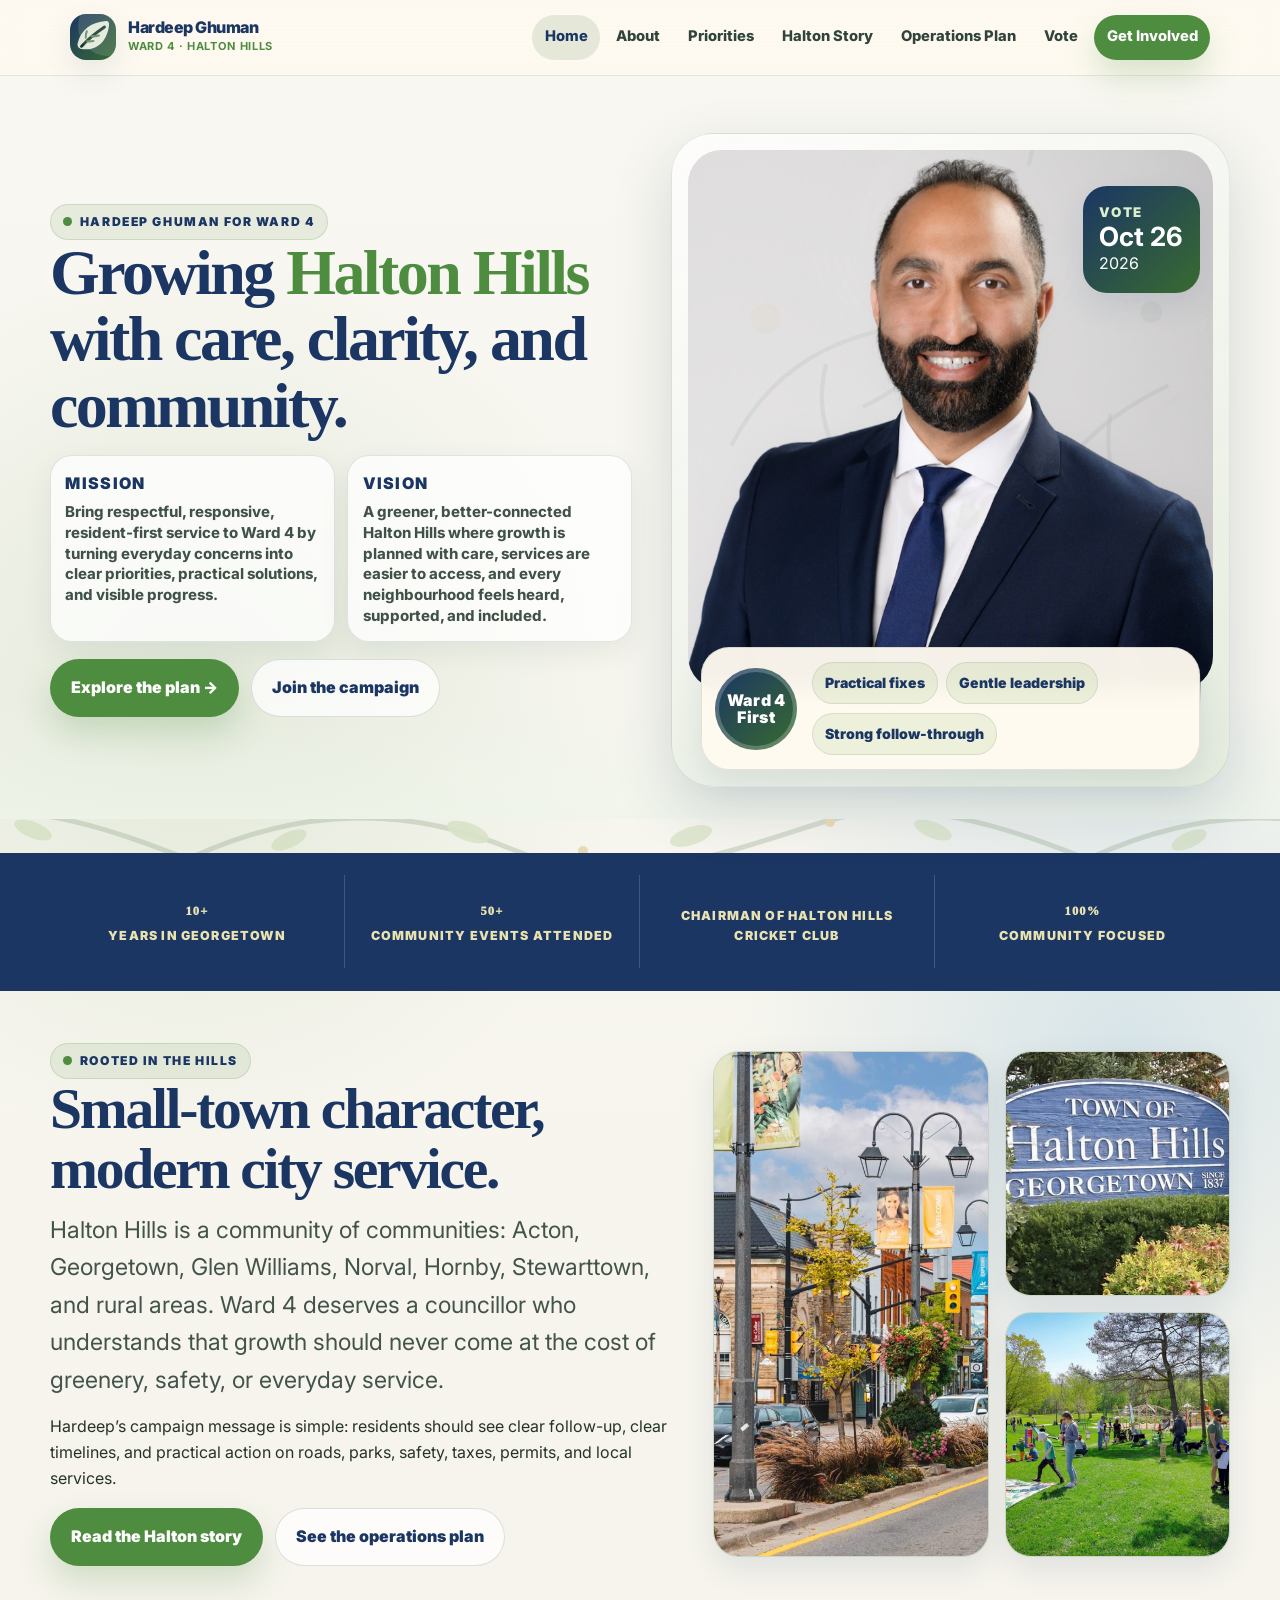
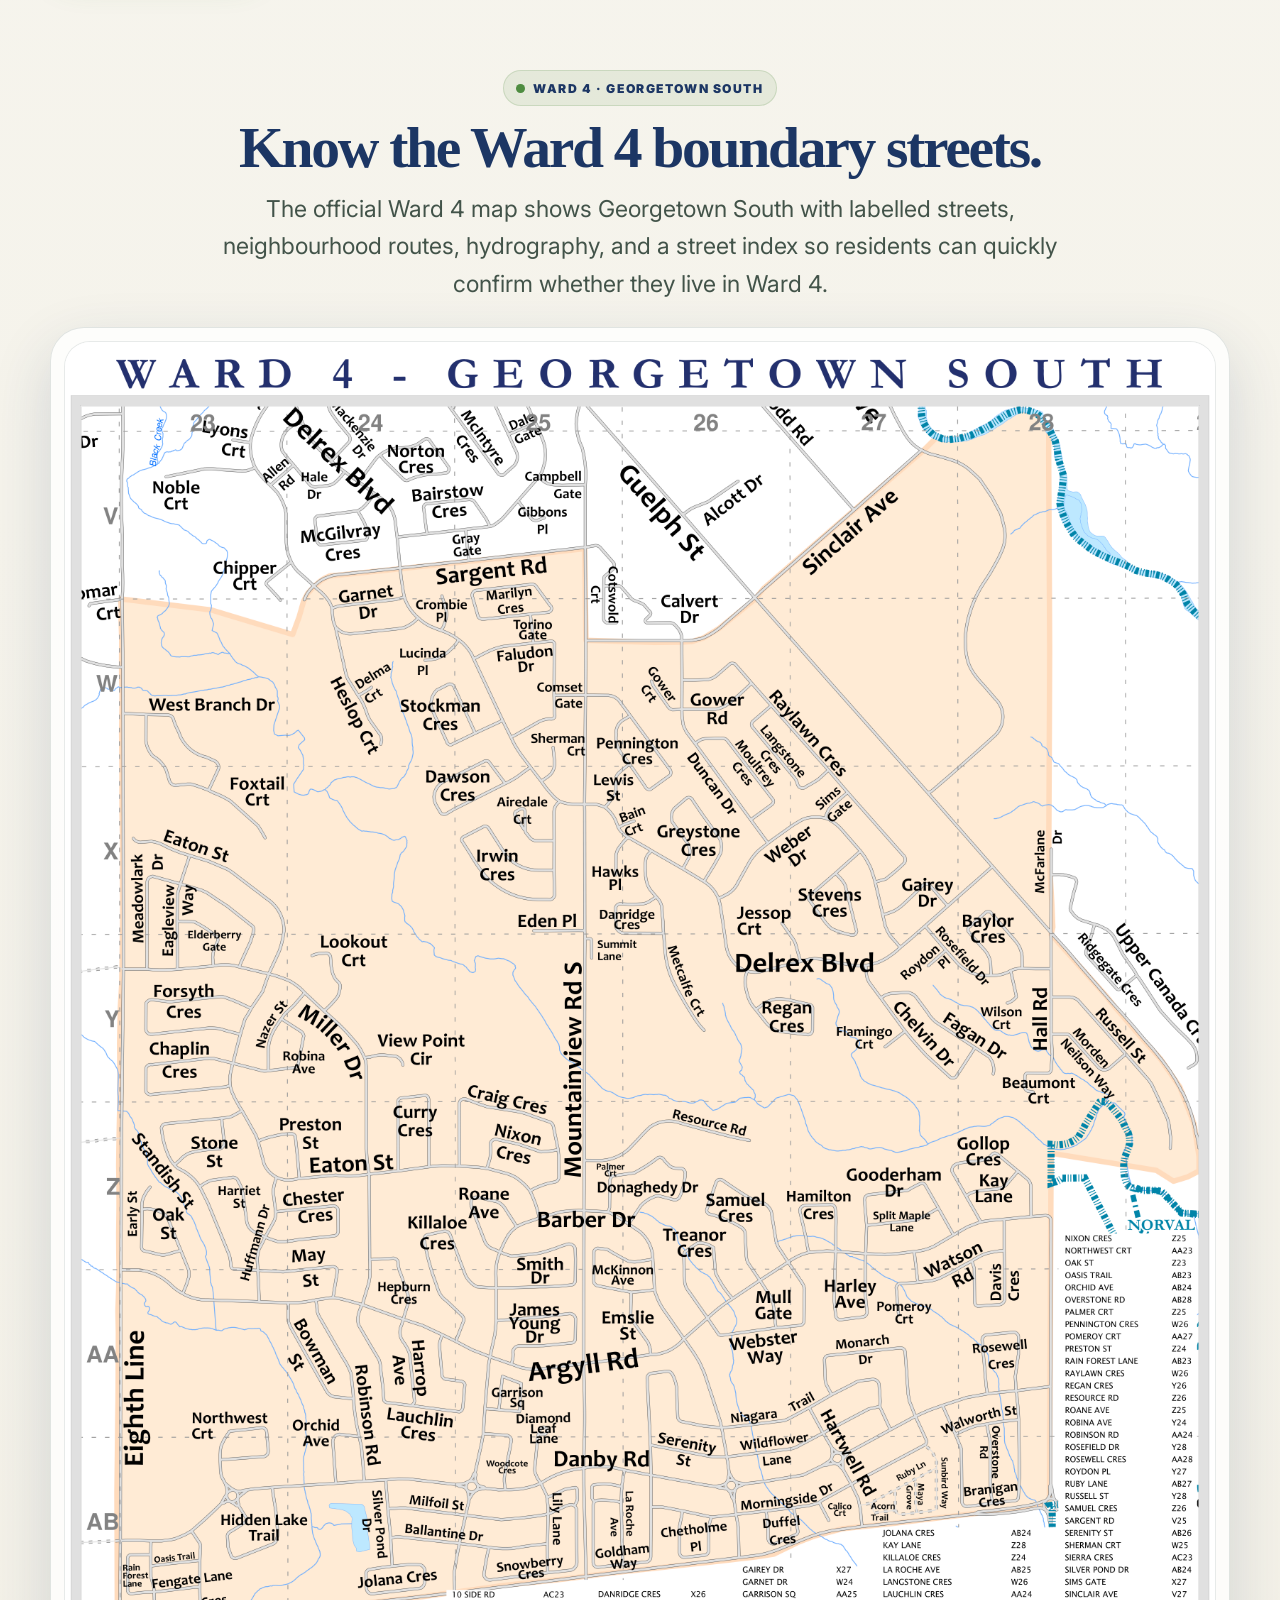
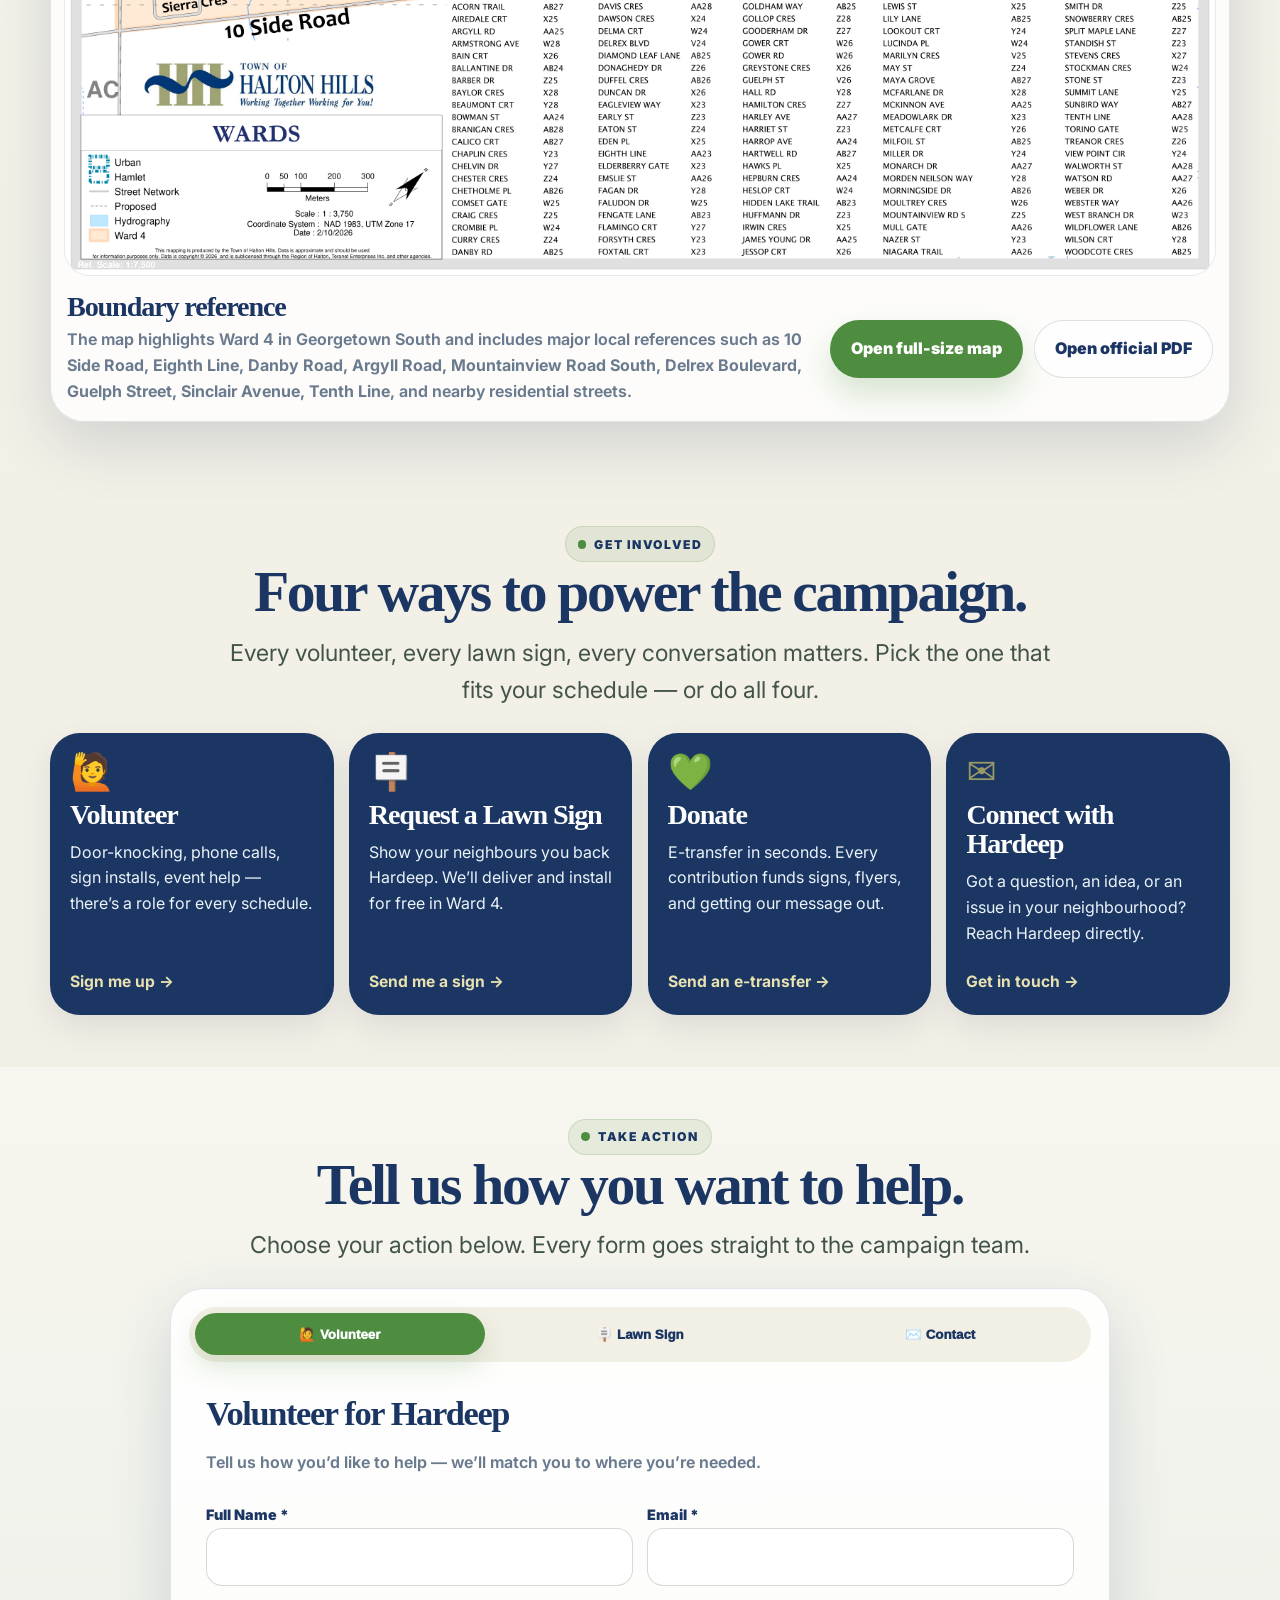
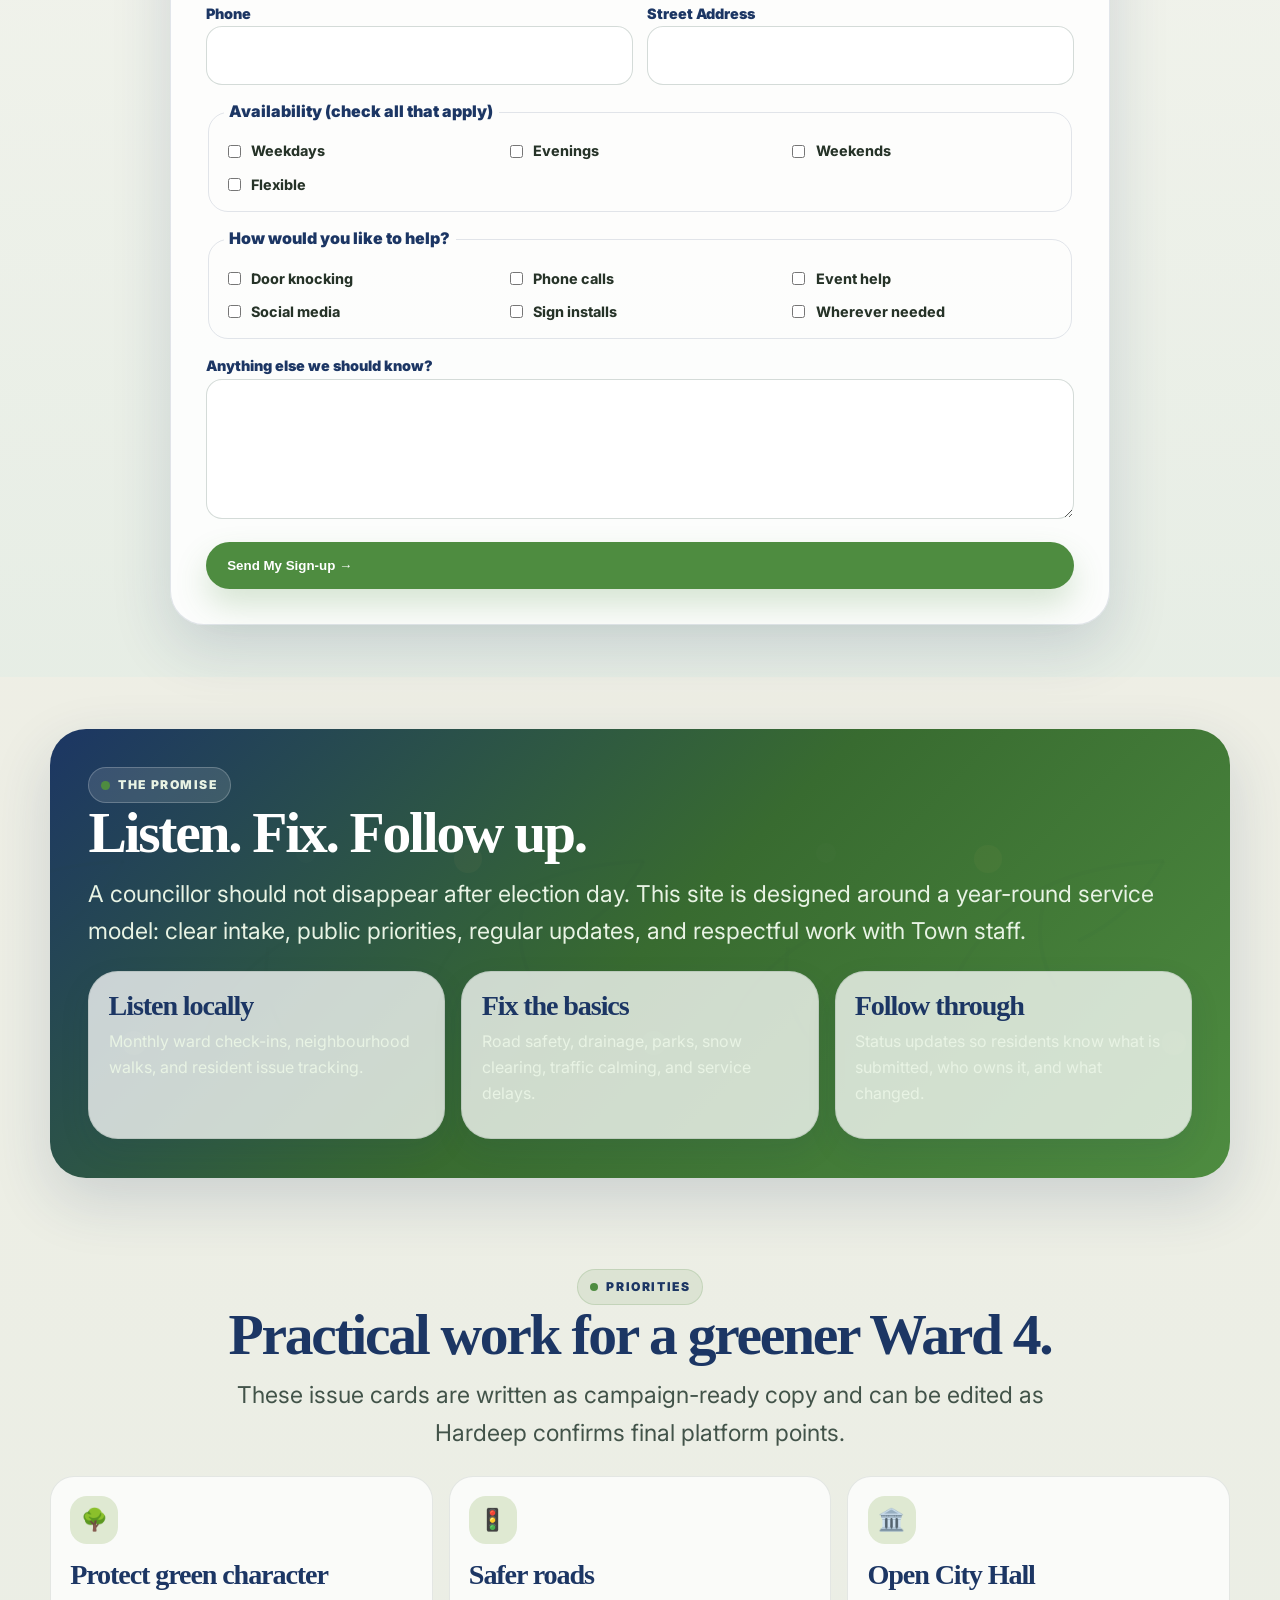
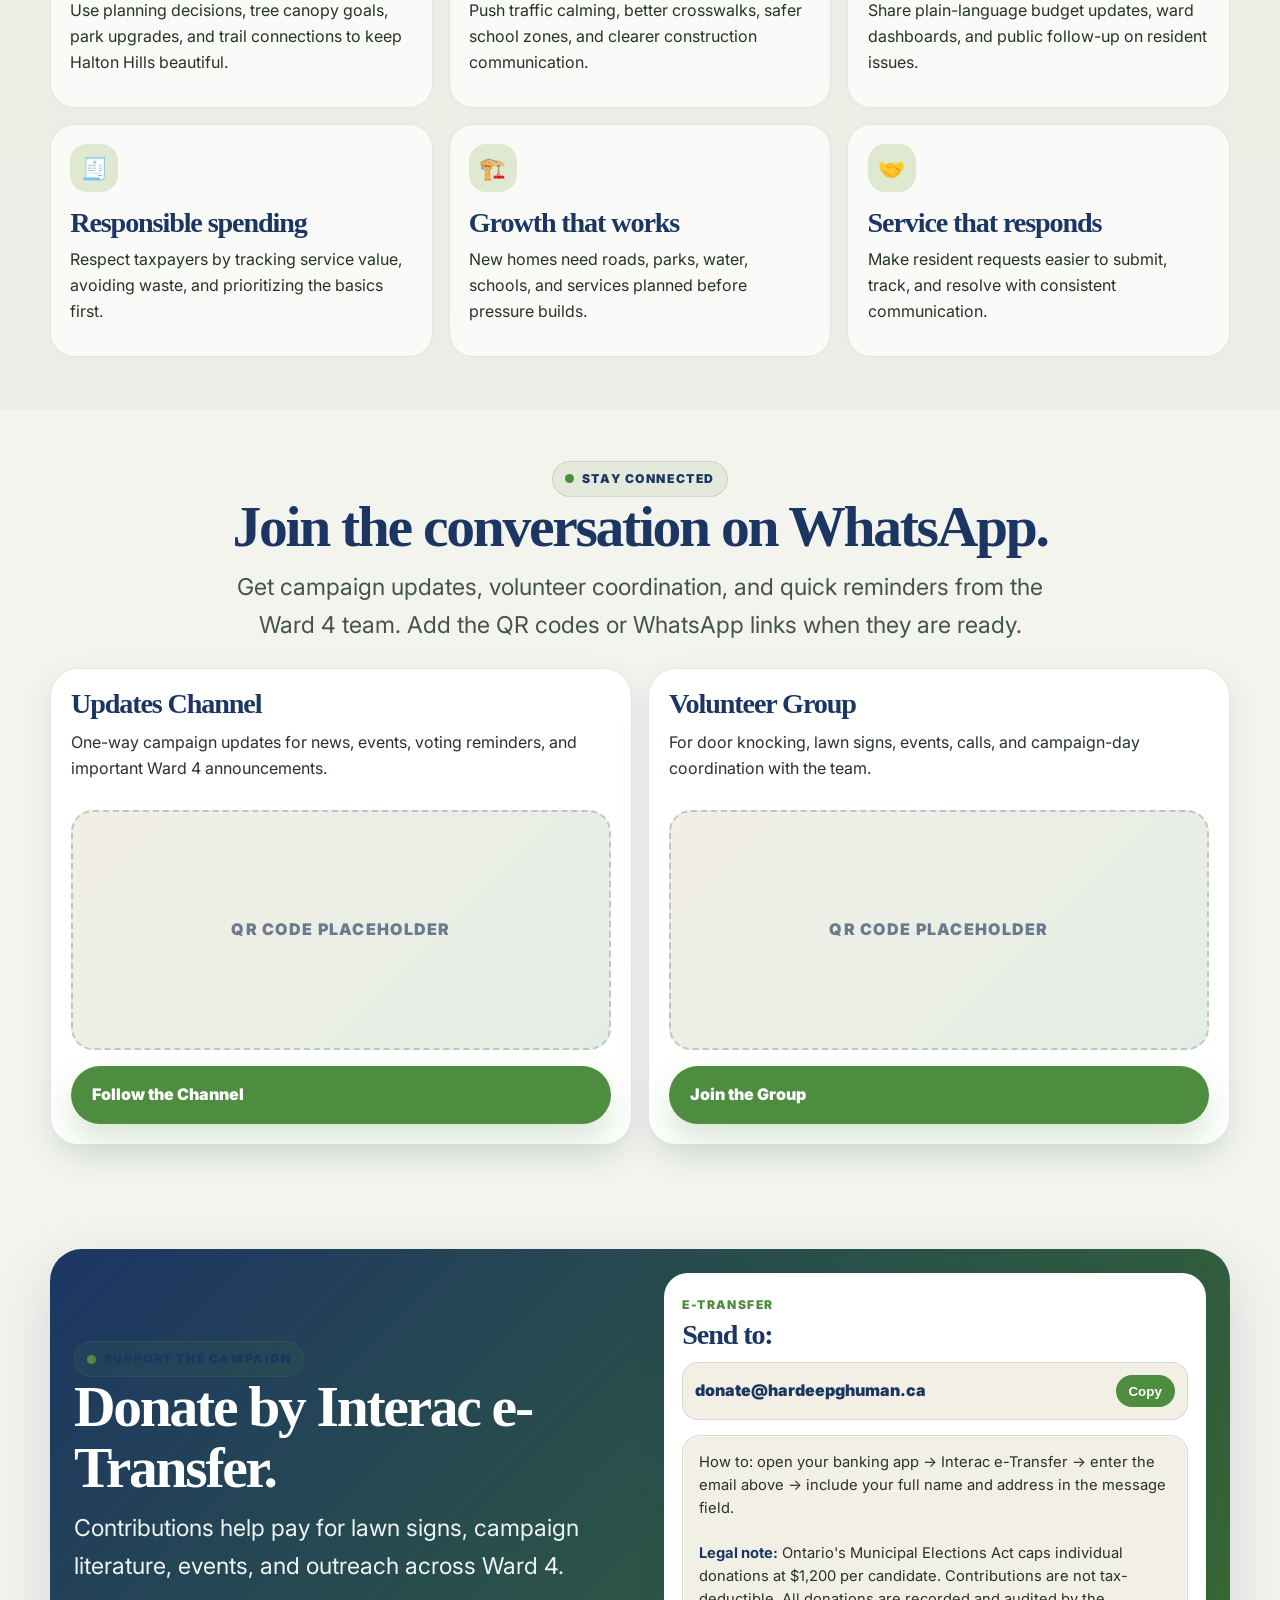
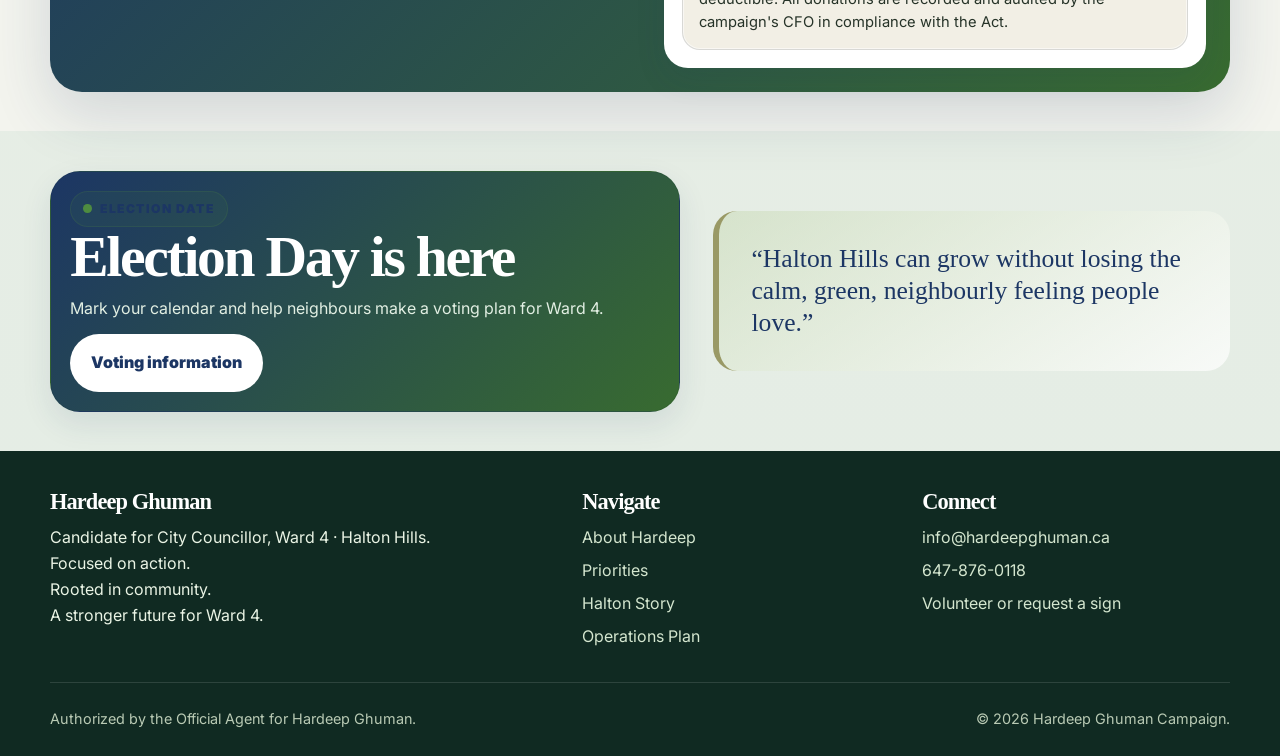
==== commit bab9c593: "Add files via upload" ====
--- a/index.html
+++ b/index.html
@@ -379,9 +379,11 @@
             <h3>Send to:</h3>
             <div class="copy-line"><code id="donation-email">donate@hardeepghuman.ca</code><button type="button"
                 data-copy-target="donation-email">Copy</button></div>
-            <p class="small">How to: open your banking app → Interac e-Transfer → enter the email above → include your
-              full name and address in the message field.</p>
             <div class="legal-note-island">
+              How to: open your banking app → Interac e-Transfer → enter the email above → include your
+              full name and address in the message field.
+              <br>
+              <br>
               <strong>Legal note:</strong> Ontario's Municipal Elections Act caps individual donations at $1,200 per
               candidate. Contributions are not tax-deductible. All donations are recorded and audited by the campaign's
               CFO in compliance with the Act.
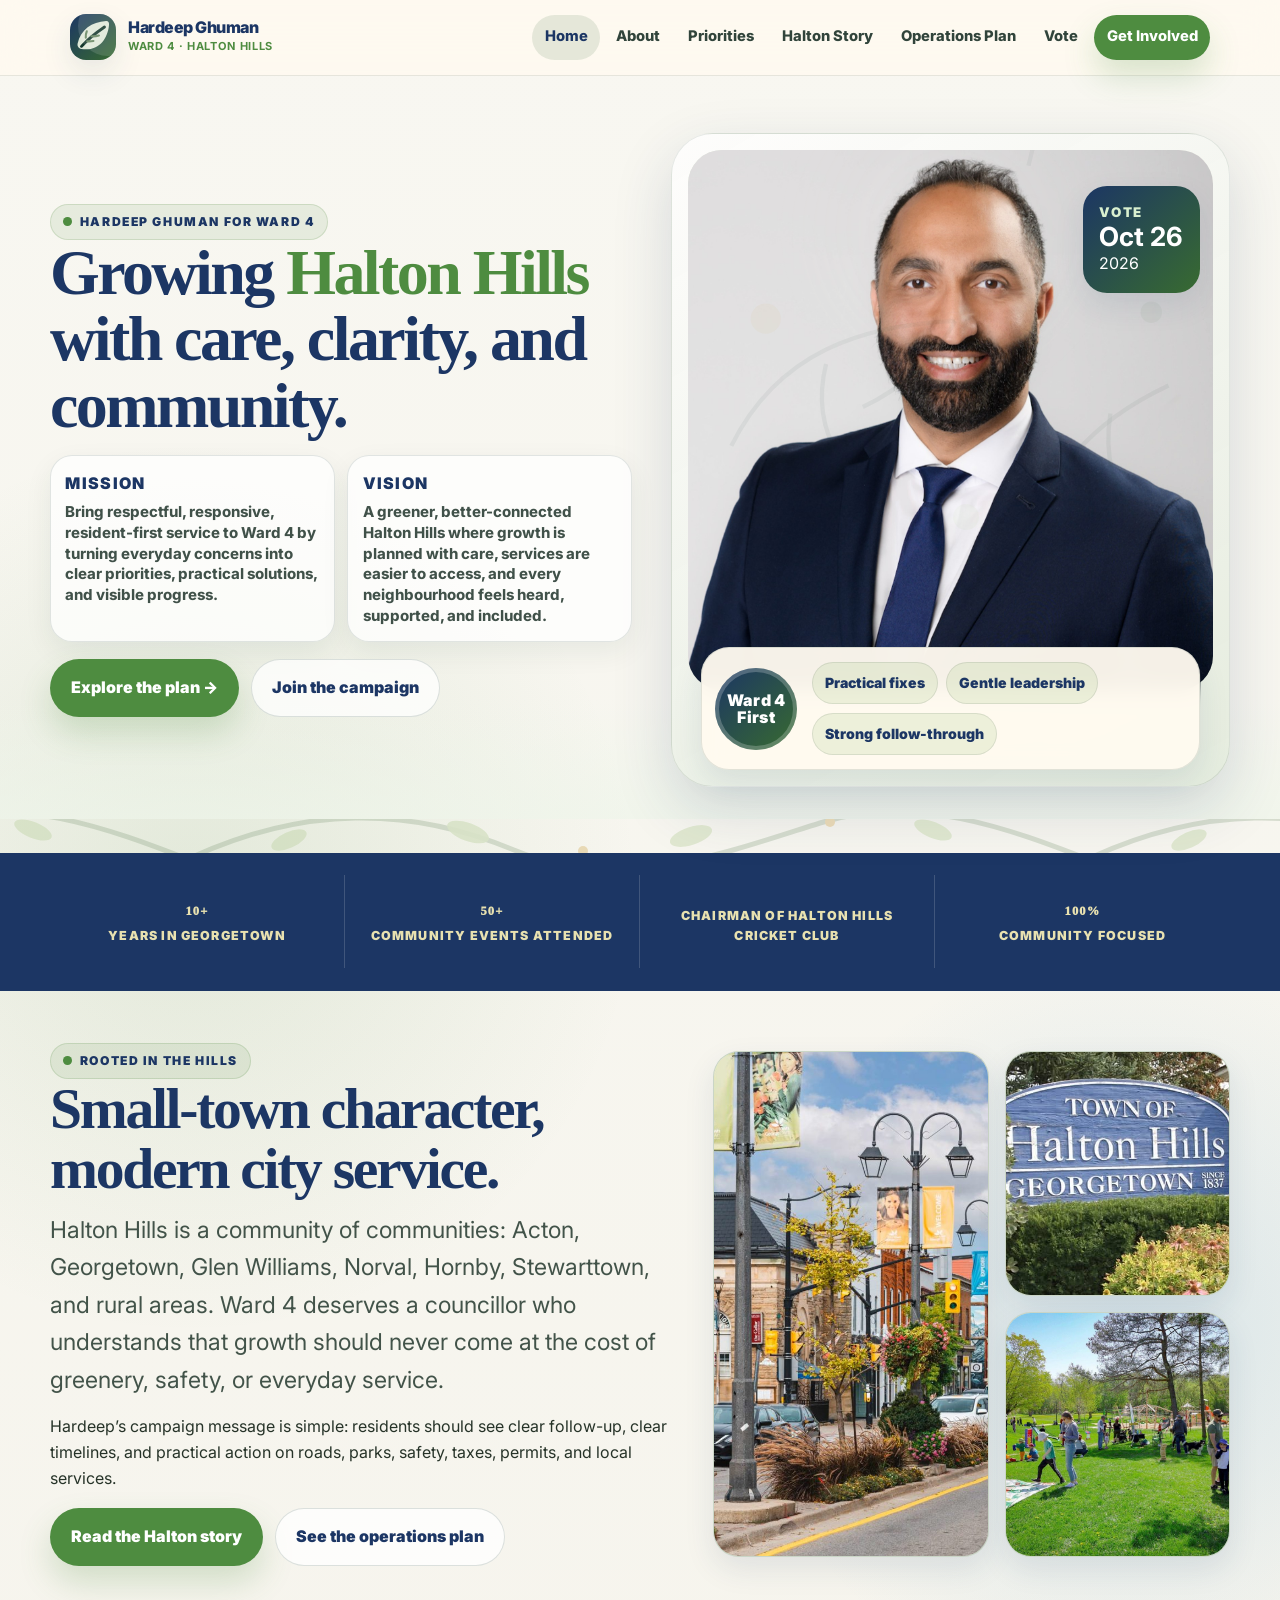
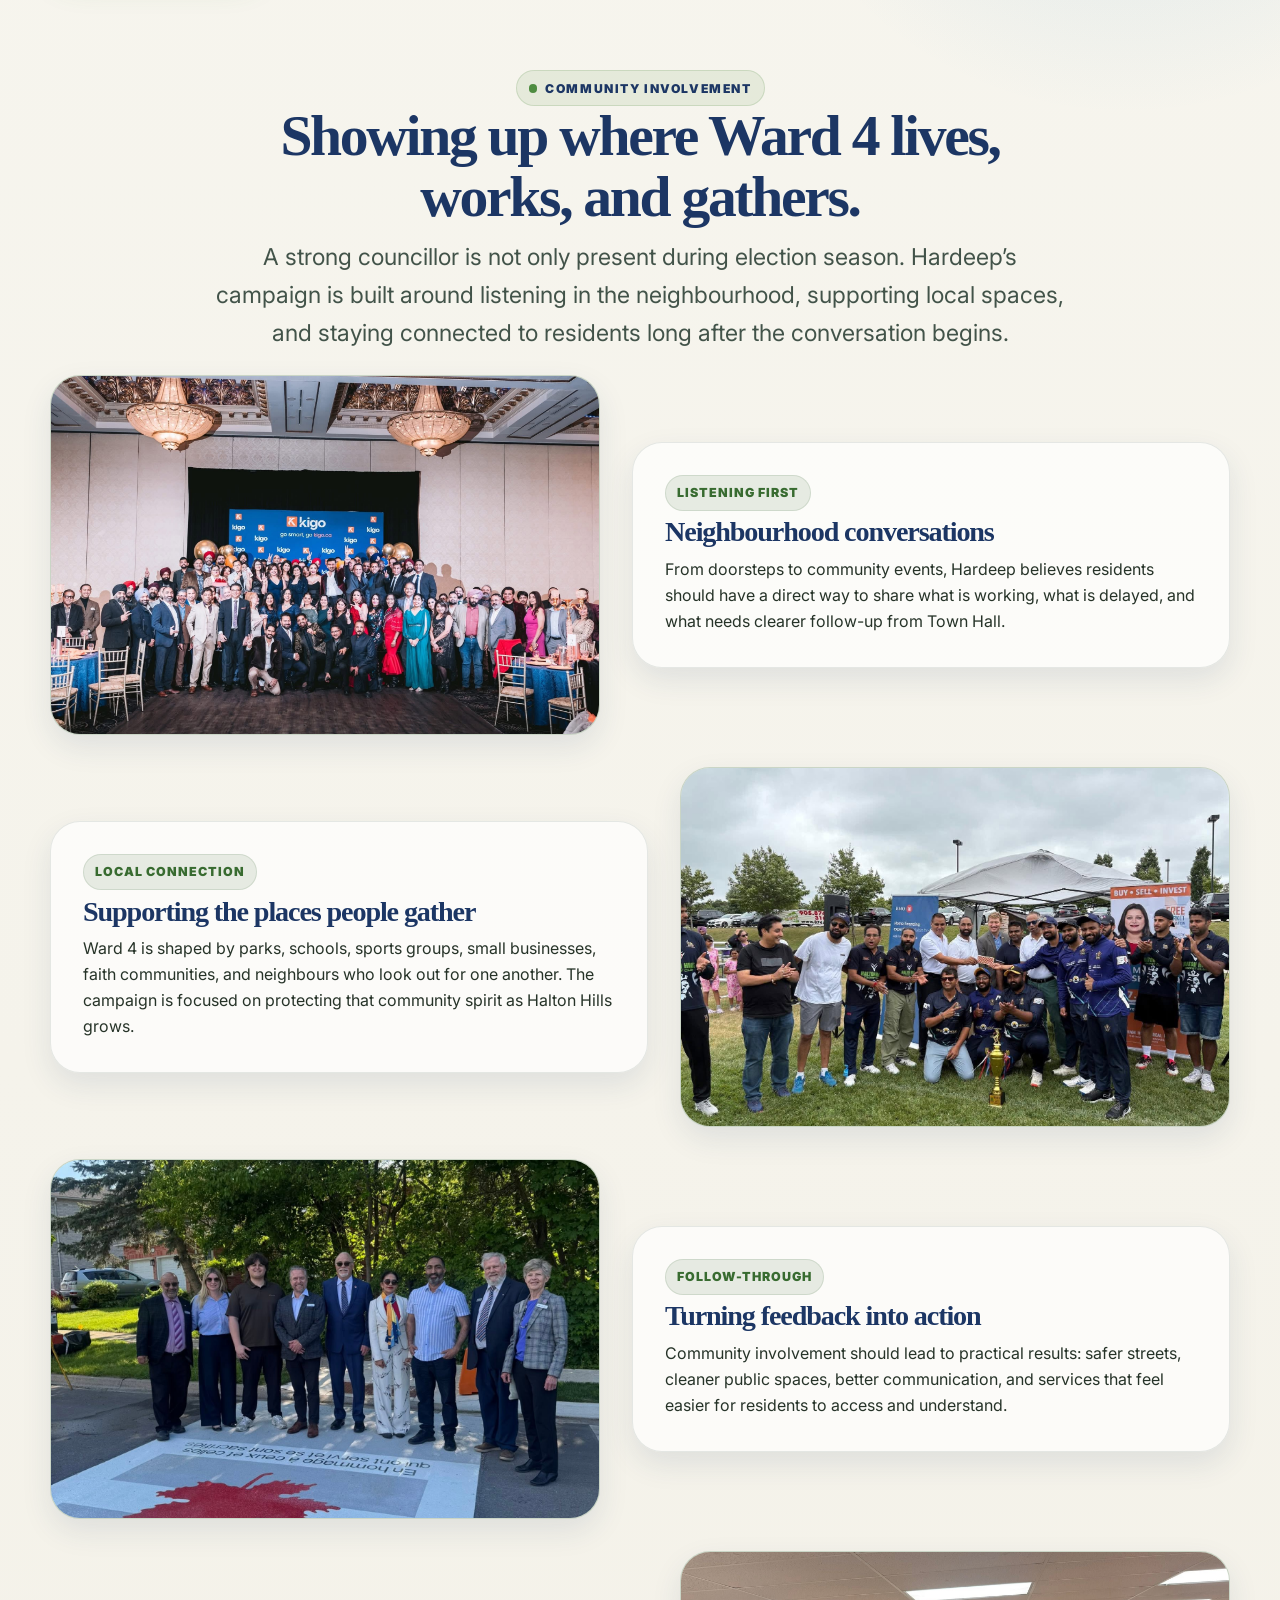
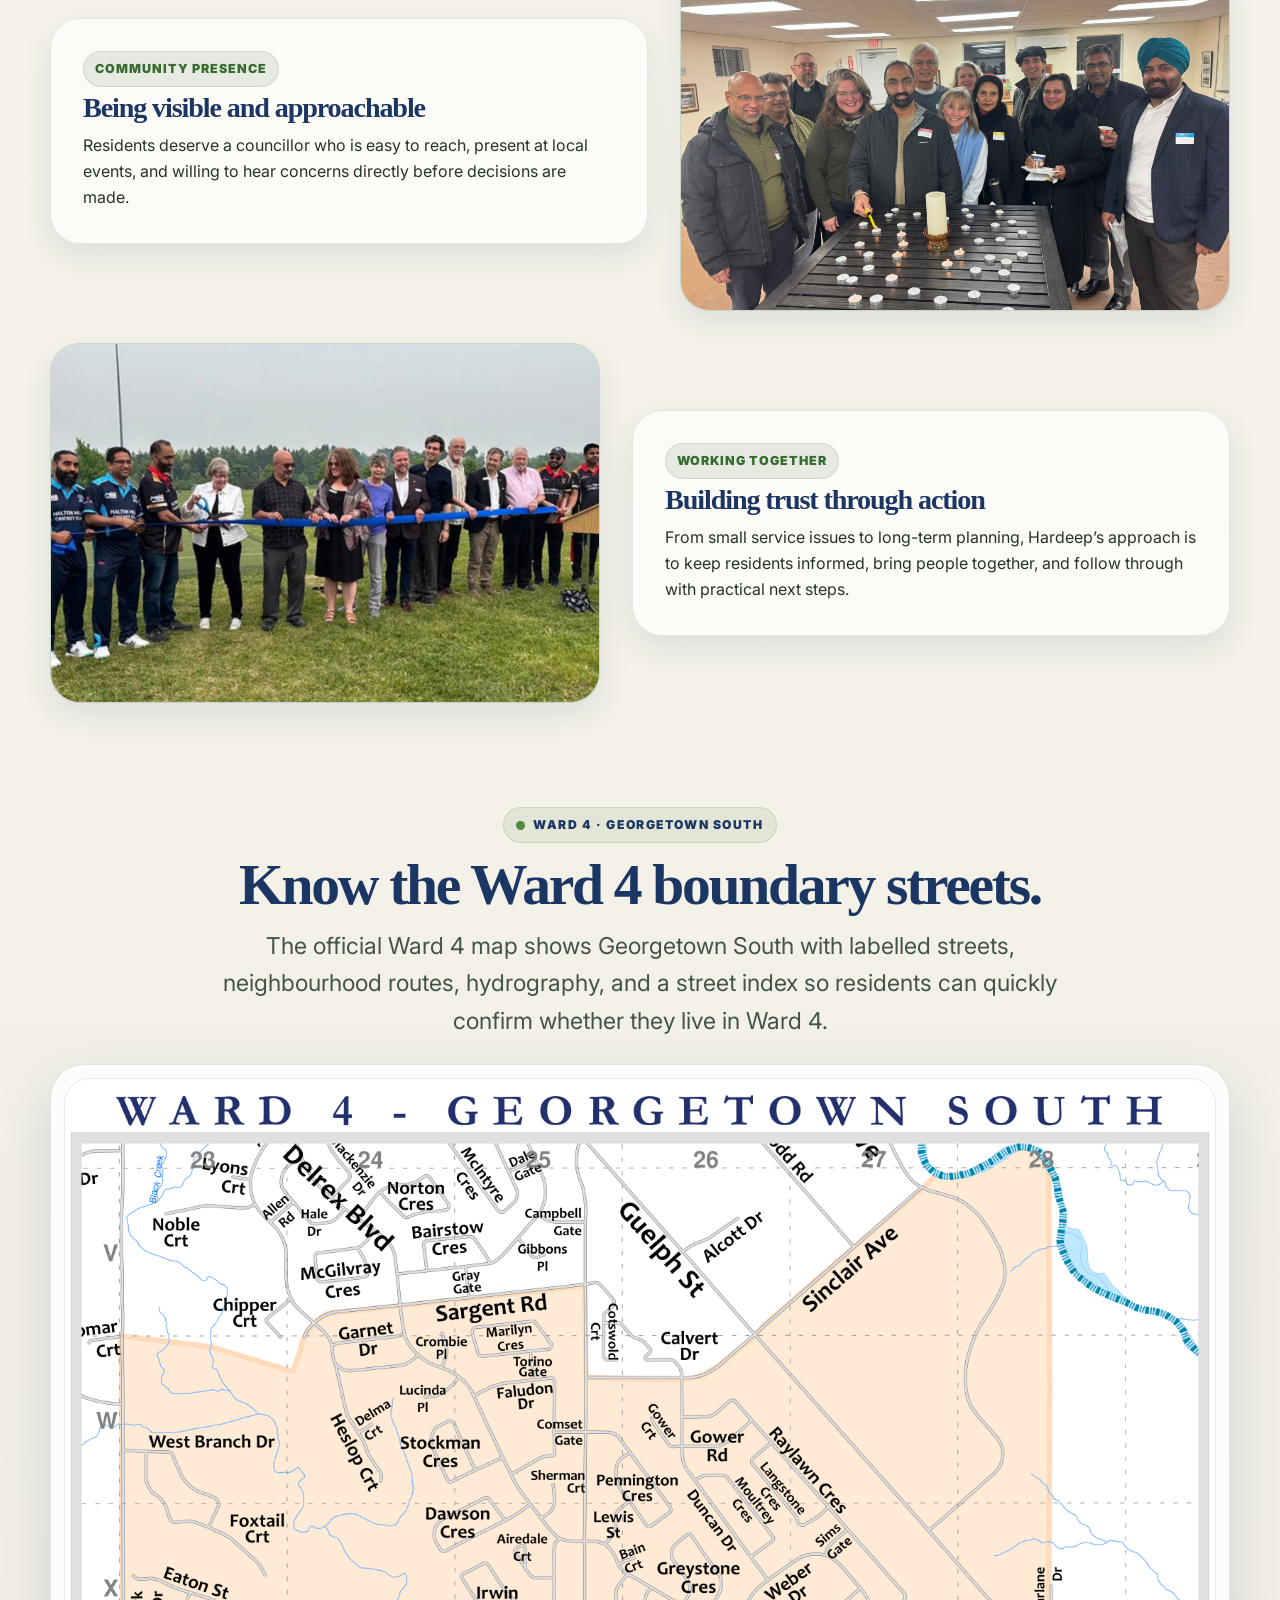
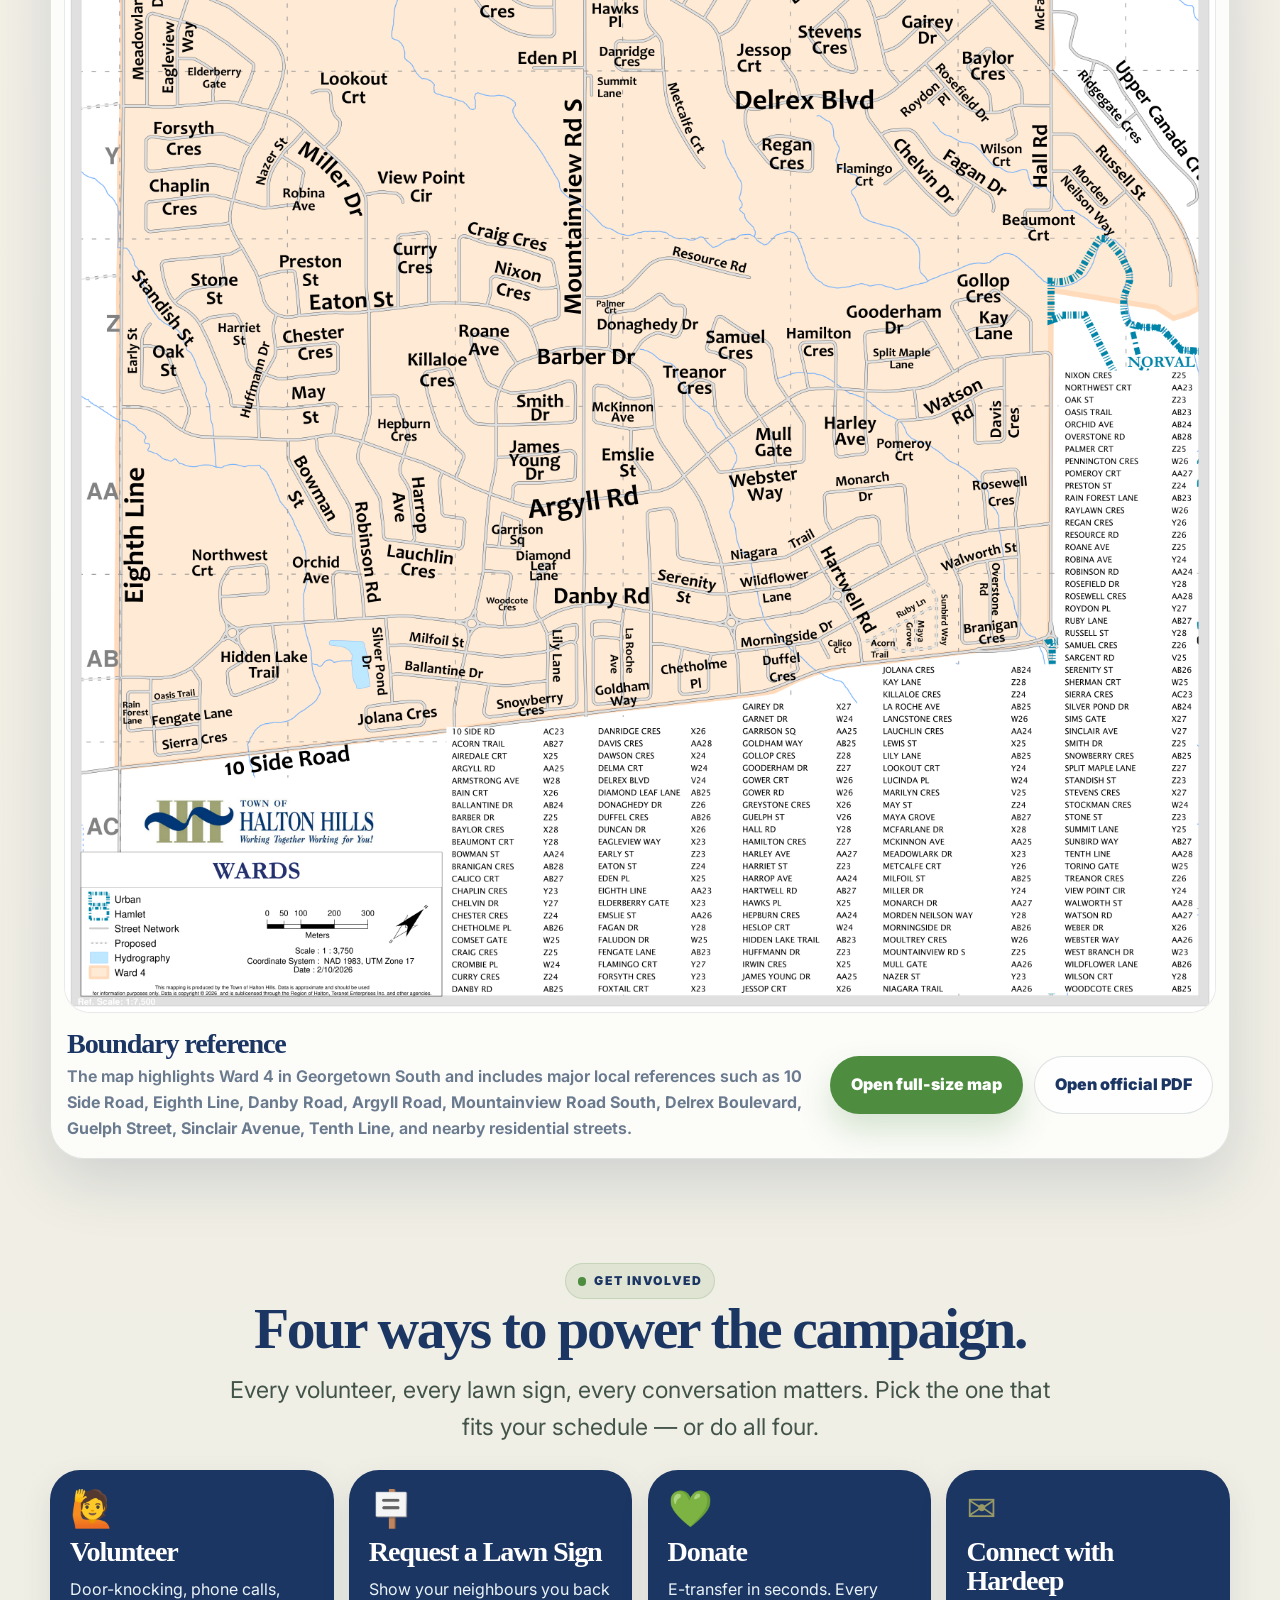
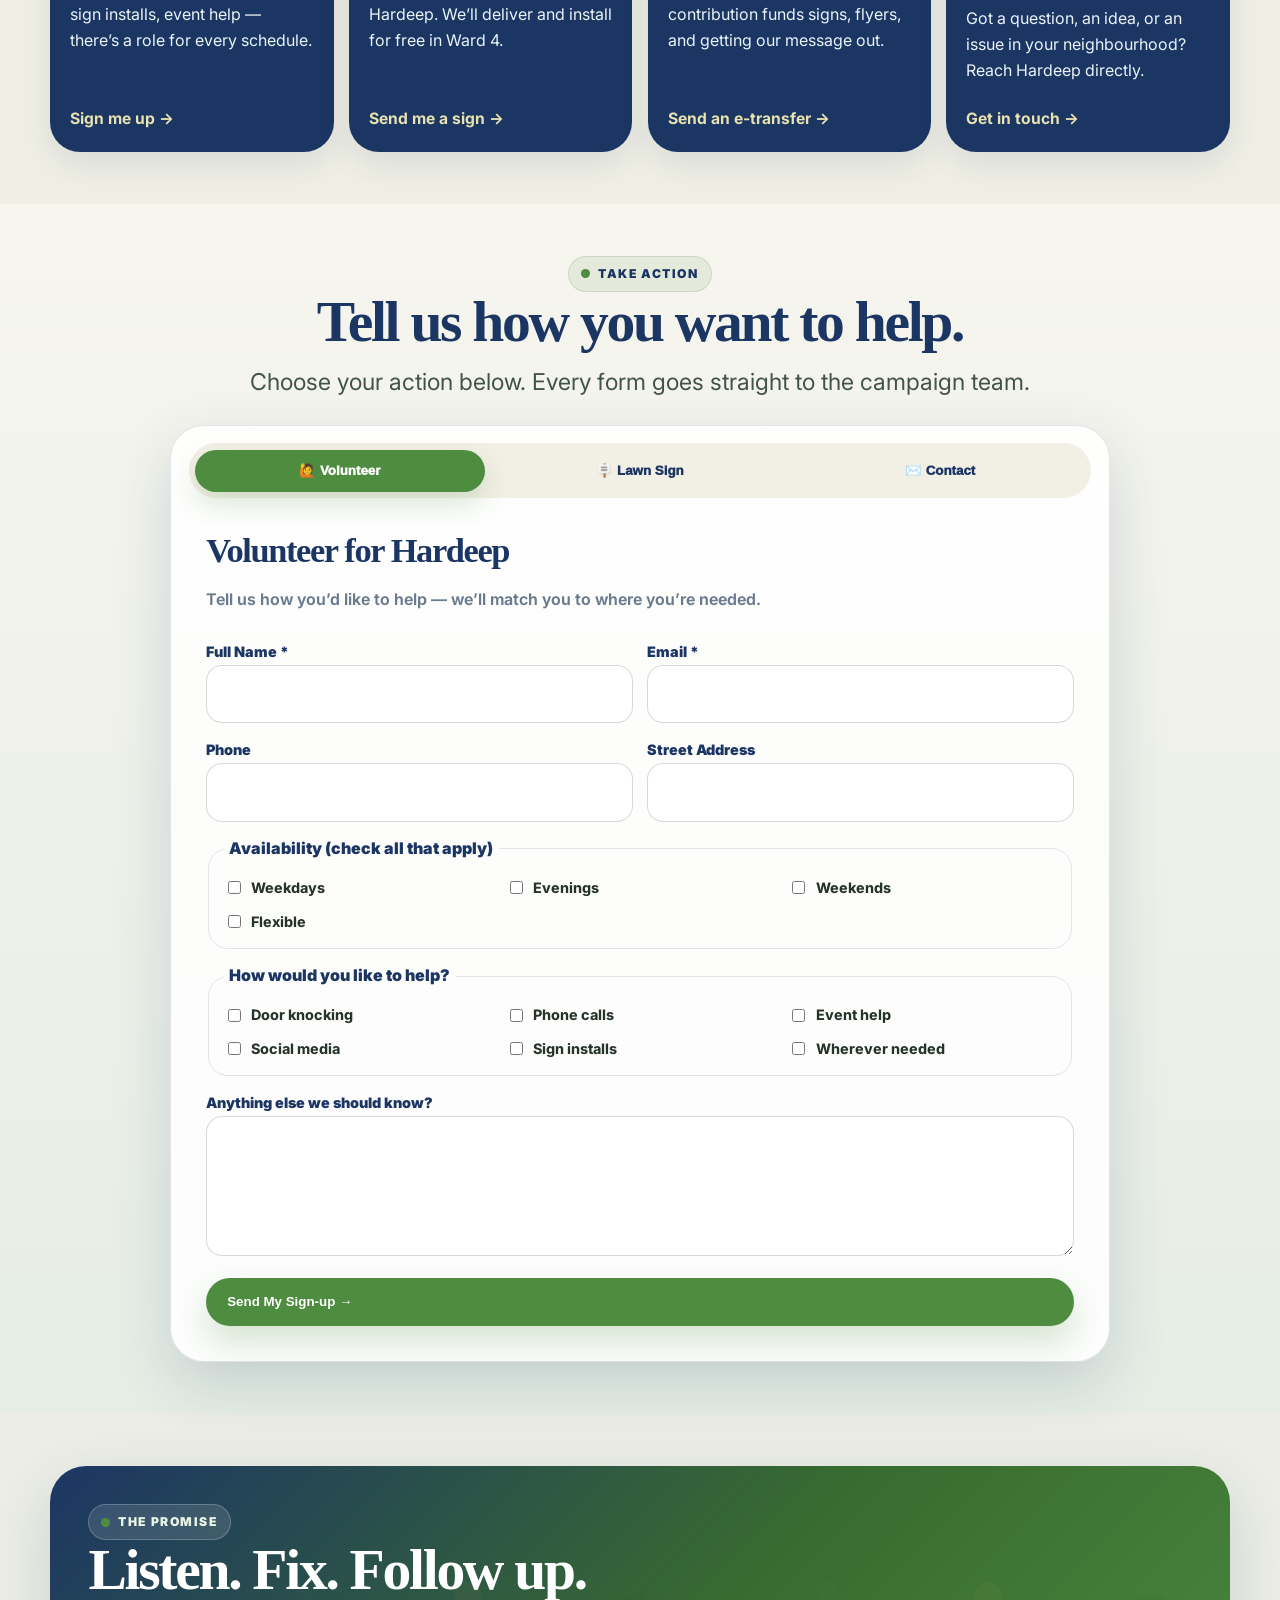
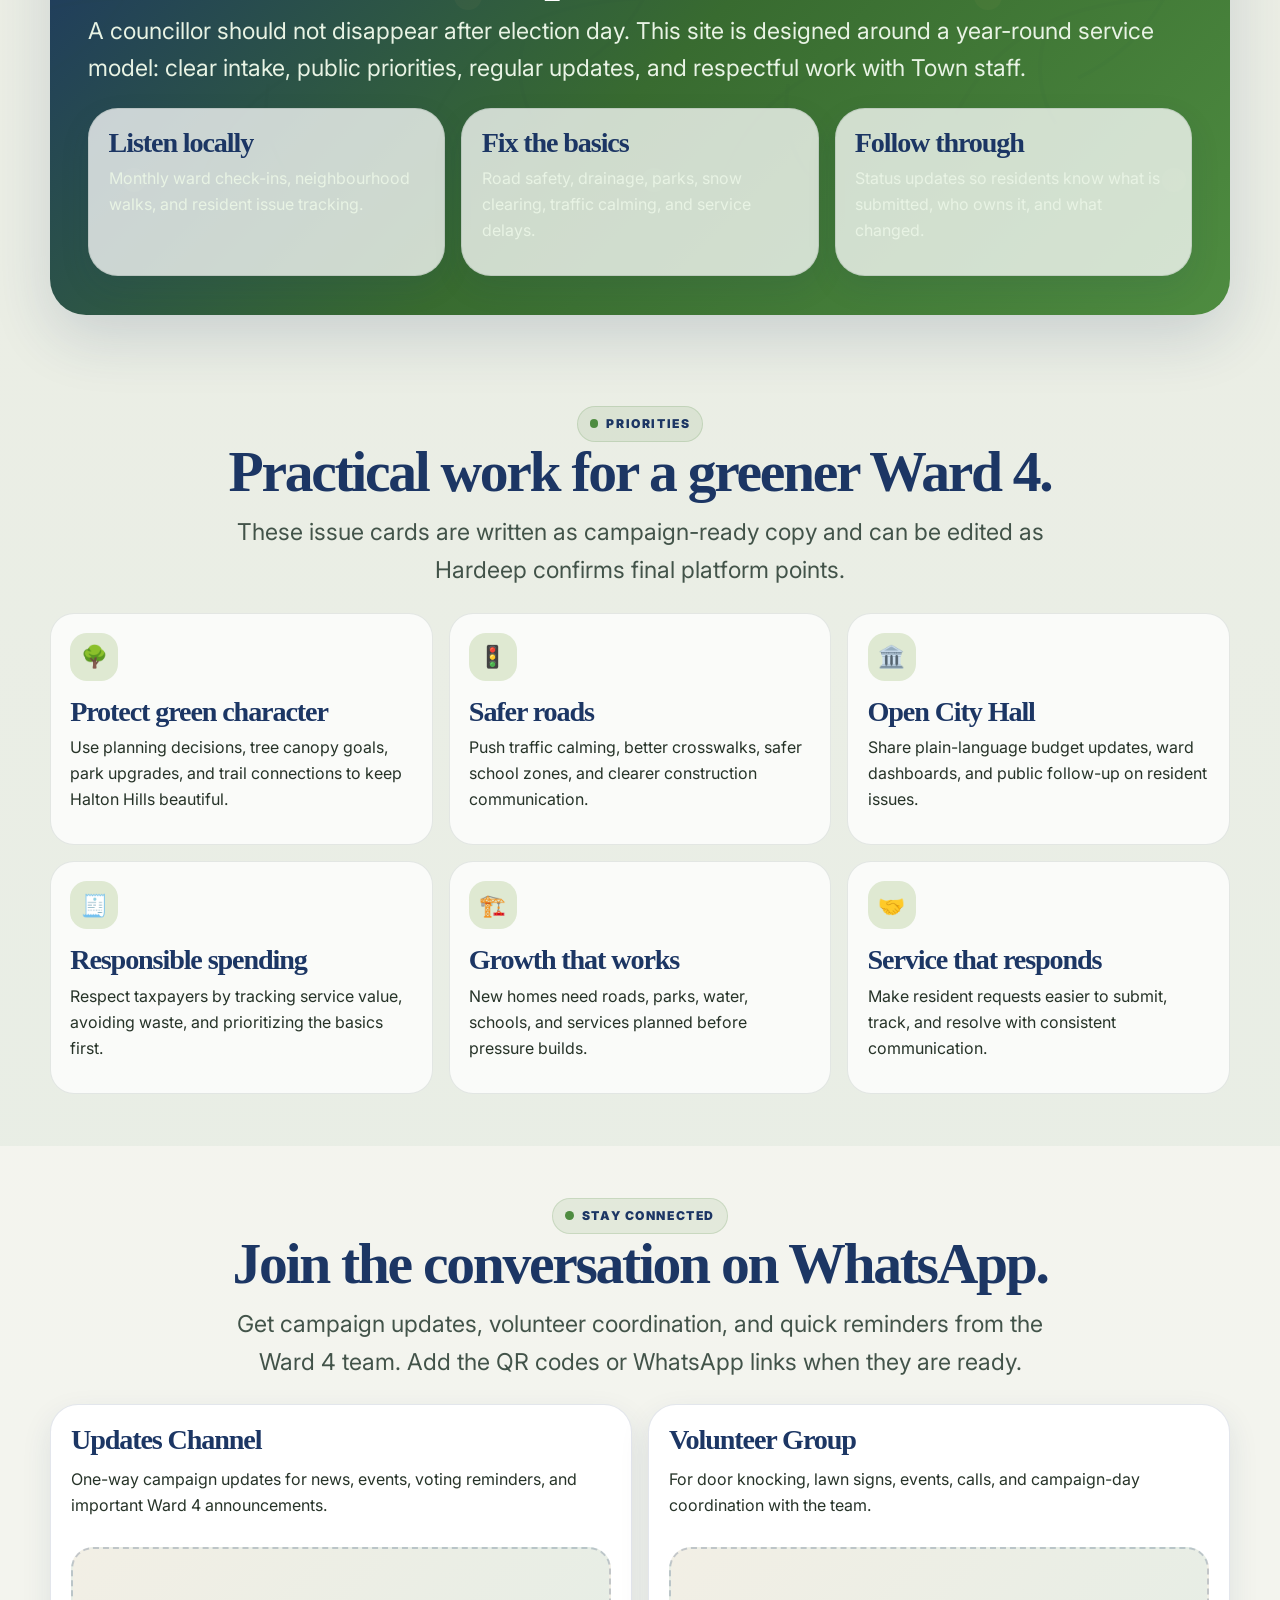
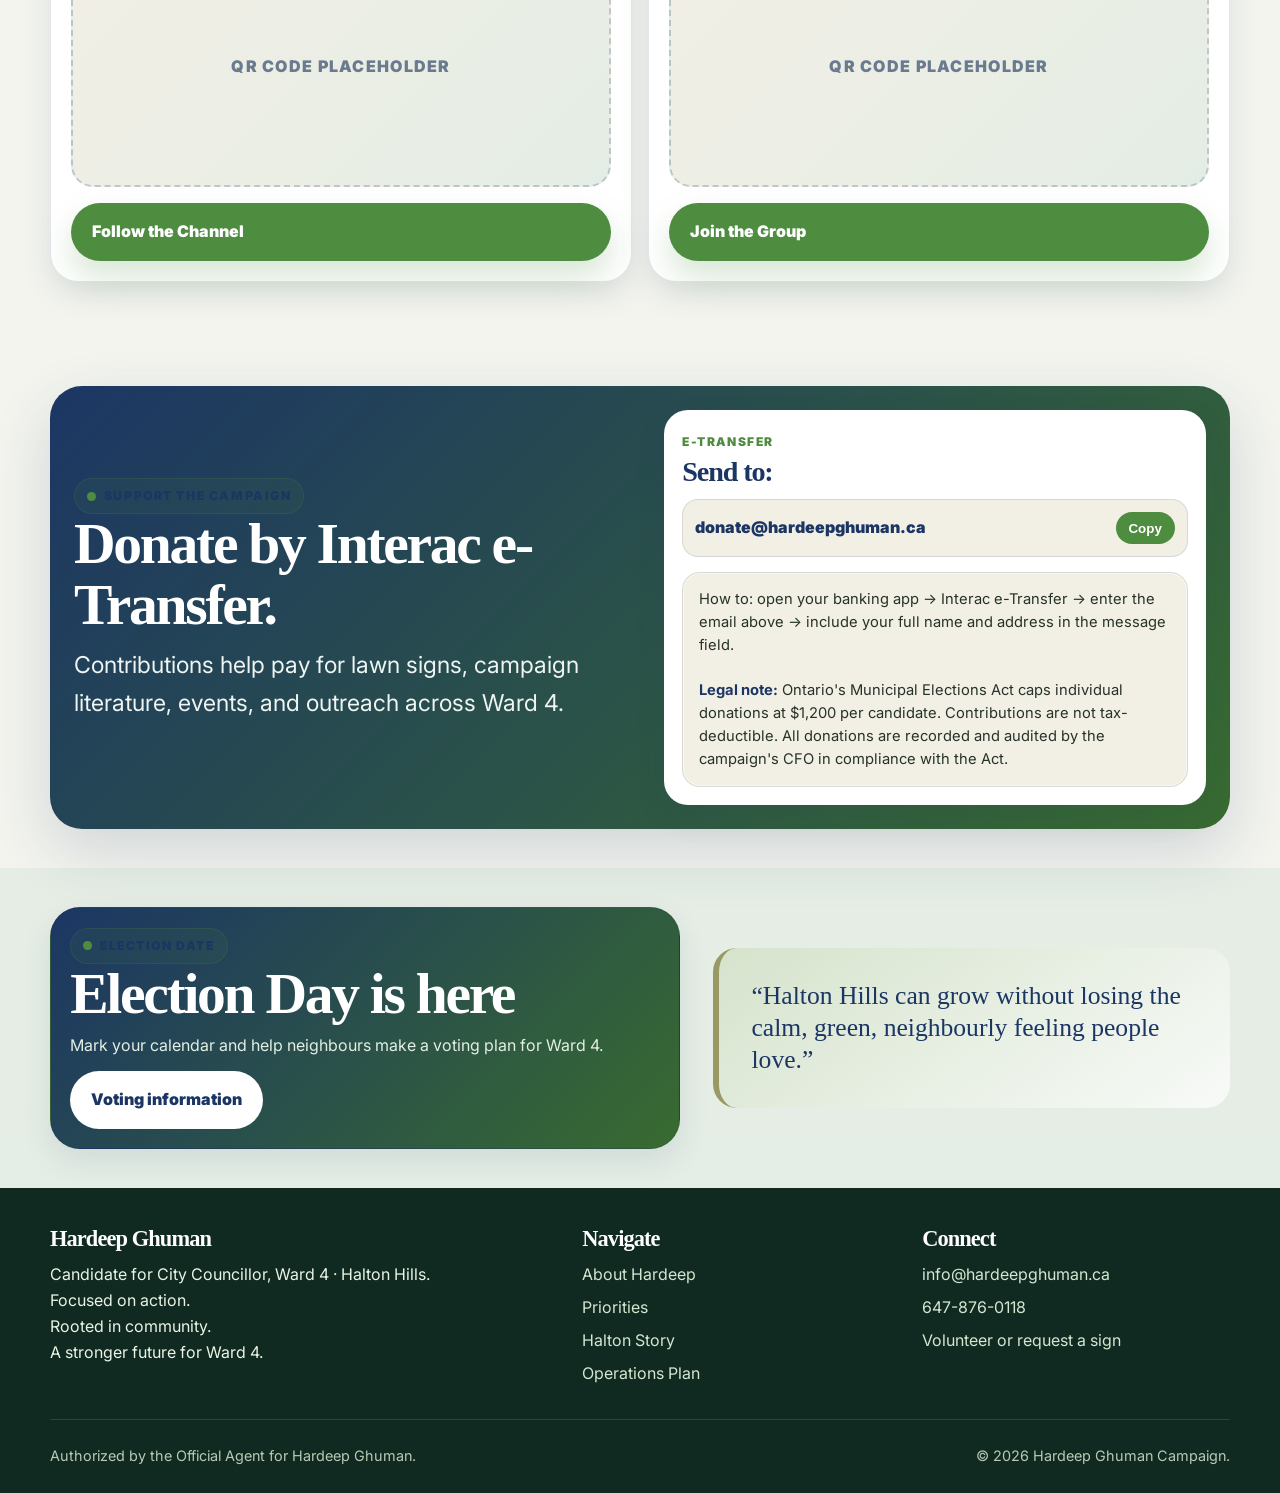
==== commit 166bab6f: "add community events section" ====
--- a/index.html
+++ b/index.html
@@ -107,6 +107,72 @@
                   alt="Ward 4 neighbourhood or community photo"></div>
             </div>
           </div>
+        </div>
+      </div>
+    </section>
+    <section class="section community-involvement" id="community-involvement">
+      <div class="container">
+        <div class="narrow section-head">
+          <span class="eyebrow">Community Involvement</span>
+          <h2>Showing up where Ward 4 lives, works, and gathers.</h2>
+          <p class="lead">A strong councillor is not only present during election season. Hardeep’s campaign is built around listening in the neighbourhood, supporting local spaces, and staying connected to residents long after the conversation begins.</p>
+        </div>
+
+        <div class="community-stagger">
+          <article class="community-row">
+            <div class="photo-tile community-photo" data-photo="11.jpg">
+              <img src="assets/images/11.jpg" onerror="this.parentElement.classList.add('missing-photo'); this.remove();" alt="Hardeep Ghuman speaking with residents in Ward 4">
+            </div>
+            <div class="community-copy">
+              <span class="mini-label">Listening first</span>
+              <h3>Neighbourhood conversations</h3>
+              <p>From doorsteps to community events, Hardeep believes residents should have a direct way to share what is working, what is delayed, and what needs clearer follow-up from Town Hall.</p>
+            </div>
+          </article>
+
+          <article class="community-row community-row-reverse">
+            <div class="photo-tile community-photo" data-photo="12.jpg">
+              <img src="assets/images/12.jpg" onerror="this.parentElement.classList.add('missing-photo'); this.remove();" alt="Community involvement in Halton Hills">
+            </div>
+            <div class="community-copy">
+              <span class="mini-label">Local connection</span>
+              <h3>Supporting the places people gather</h3>
+              <p>Ward 4 is shaped by parks, schools, sports groups, small businesses, faith communities, and neighbours who look out for one another. The campaign is focused on protecting that community spirit as Halton Hills grows.</p>
+            </div>
+          </article>
+
+          <article class="community-row">
+            <div class="photo-tile community-photo" data-photo="13.jpg">
+              <img src="assets/images/13.jpg" onerror="this.parentElement.classList.add('missing-photo'); this.remove();" alt="Volunteer and campaign community work in Ward 4">
+            </div>
+            <div class="community-copy">
+              <span class="mini-label">Follow-through</span>
+              <h3>Turning feedback into action</h3>
+              <p>Community involvement should lead to practical results: safer streets, cleaner public spaces, better communication, and services that feel easier for residents to access and understand.</p>
+            </div>
+          </article>
+
+          <article class="community-row community-row-reverse">
+            <div class="photo-tile community-photo" data-photo="14.jpg">
+              <img src="assets/images/14.jpg" onerror="this.parentElement.classList.add('missing-photo'); this.remove();" alt="Hardeep Ghuman at a local Ward 4 event">
+            </div>
+            <div class="community-copy">
+              <span class="mini-label">Community presence</span>
+              <h3>Being visible and approachable</h3>
+              <p>Residents deserve a councillor who is easy to reach, present at local events, and willing to hear concerns directly before decisions are made.</p>
+            </div>
+          </article>
+
+          <article class="community-row">
+            <div class="photo-tile community-photo" data-photo="15.jpg">
+              <img src="assets/images/15.jpg" onerror="this.parentElement.classList.add('missing-photo'); this.remove();" alt="Ward 4 volunteers and residents working together">
+            </div>
+            <div class="community-copy">
+              <span class="mini-label">Working together</span>
+              <h3>Building trust through action</h3>
+              <p>From small service issues to long-term planning, Hardeep’s approach is to keep residents informed, bring people together, and follow through with practical next steps.</p>
+            </div>
+          </article>
         </div>
       </div>
     </section>
--- a/assets/styles.css
+++ b/assets/styles.css
@@ -638,3 +638,98 @@
   .check-group{grid-template-columns: 1fr;border-radius: 16px}
   .power-grid-keene .power-card{min-height: auto}
 }
+
+
+/* Community involvement stagger section */
+.community-involvement {
+  position: relative;
+}
+
+.community-stagger {
+  display: grid;
+  gap: 2rem;
+}
+
+.community-row {
+  display: grid;
+  grid-template-columns: minmax(280px, .92fr) minmax(280px, 1fr);
+  gap: 2rem;
+  align-items: center;
+}
+
+.community-row-reverse {
+  grid-template-columns: minmax(280px, 1fr) minmax(280px, .92fr);
+}
+
+.community-row-reverse .community-photo {
+  order: 2;
+}
+
+.community-row-reverse .community-copy {
+  order: 1;
+}
+
+.community-photo {
+  min-height: 360px;
+  border-radius: 30px;
+}
+
+.community-copy {
+  background: rgba(255, 255, 255, .68);
+  border: 1px solid rgba(20, 55, 43, .10);
+  border-radius: 30px;
+  padding: 2rem;
+  box-shadow: var(--shadow-soft);
+}
+
+.community-copy h3 {
+  margin-top: .4rem;
+  margin-bottom: .65rem;
+  color: var(--pine);
+}
+
+.community-copy p {
+  margin-bottom: 0;
+}
+
+.mini-label {
+  display: inline-flex;
+  align-items: center;
+  width: fit-content;
+  border-radius: 999px;
+  padding: .42rem .7rem;
+  background: rgba(101, 133, 95, .14);
+  border: 1px solid rgba(101, 133, 95, .18);
+  color: var(--forest);
+  font-weight: 900;
+  font-size: .78rem;
+  letter-spacing: .08em;
+  text-transform: uppercase;
+}
+
+@media (max-width: 820px) {
+  .community-stagger {
+    gap: 1.25rem;
+  }
+
+  .community-row,
+  .community-row-reverse {
+    grid-template-columns: 1fr !important;
+    gap: .95rem;
+  }
+
+  .community-row-reverse .community-photo,
+  .community-row-reverse .community-copy {
+    order: initial;
+  }
+
+  .community-photo {
+    min-height: 245px;
+    border-radius: 24px;
+  }
+
+  .community-copy {
+    padding: 1.15rem;
+    border-radius: 24px;
+  }
+}
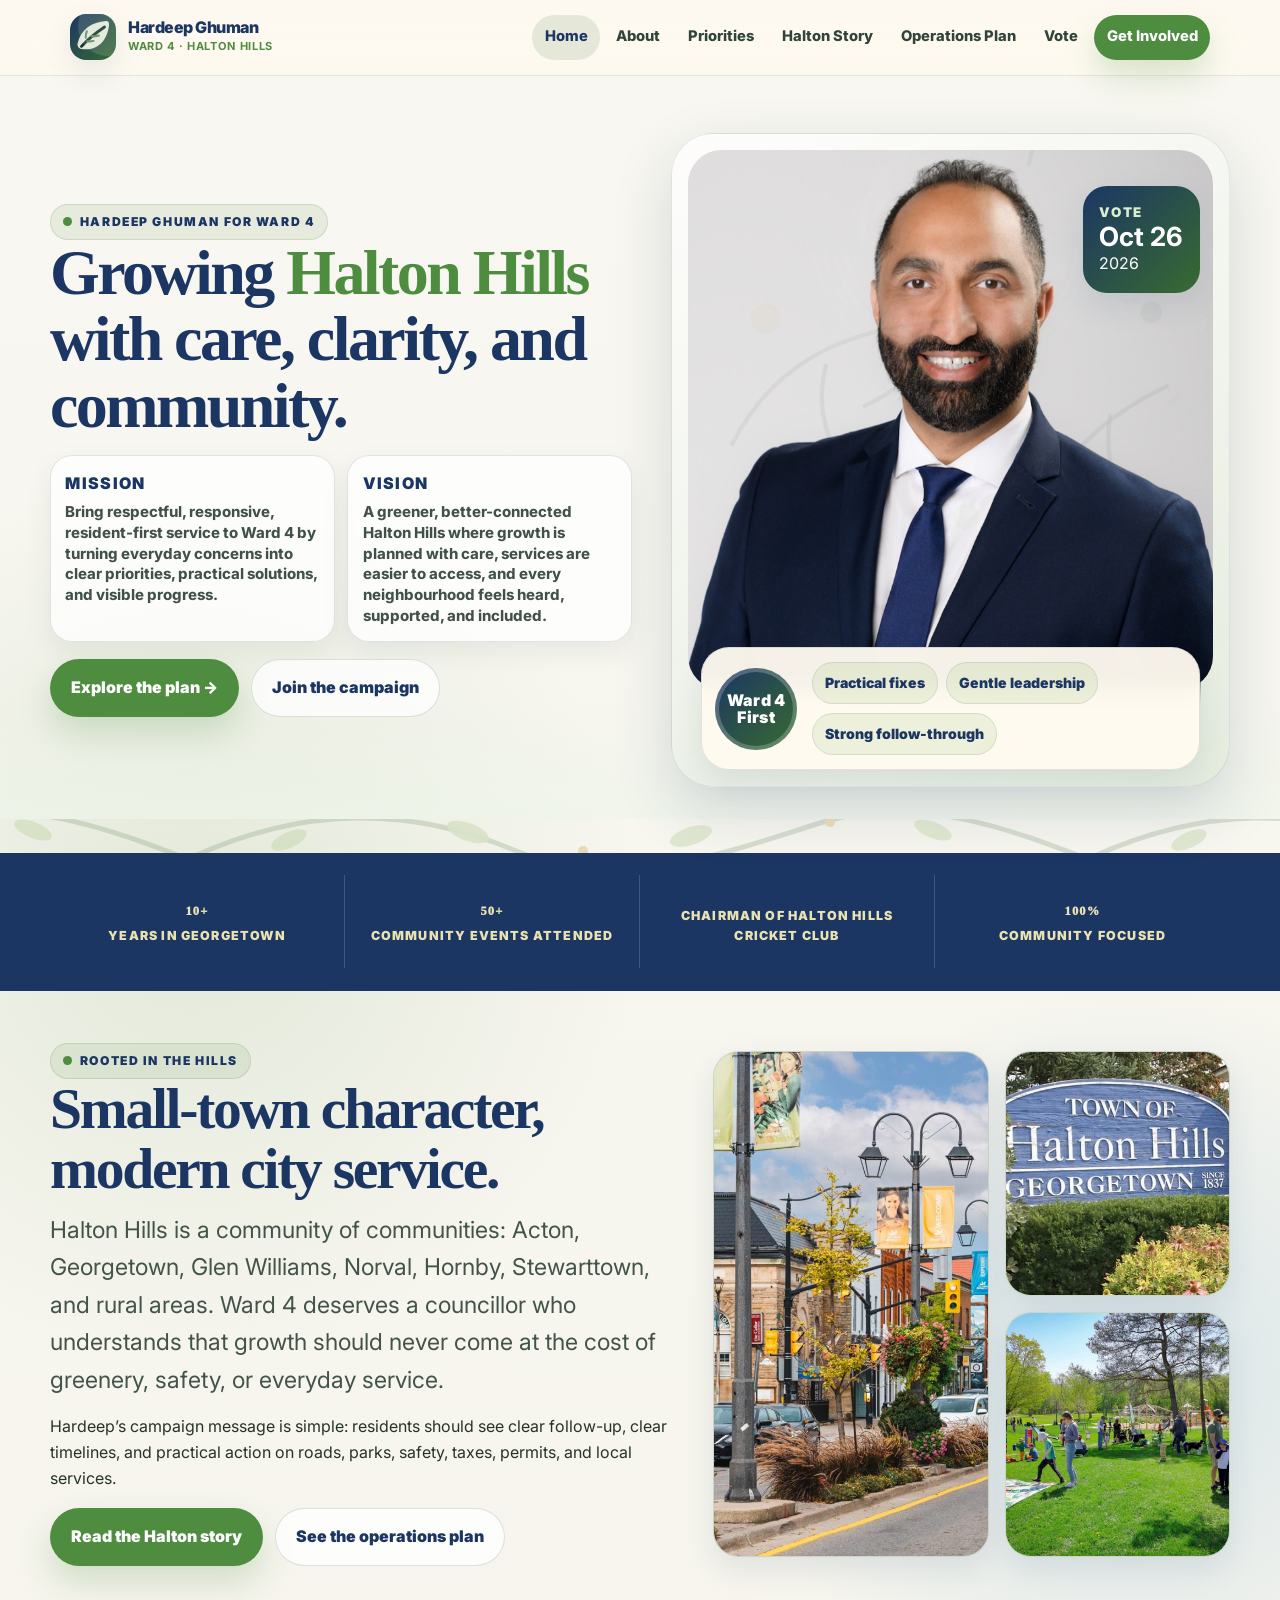
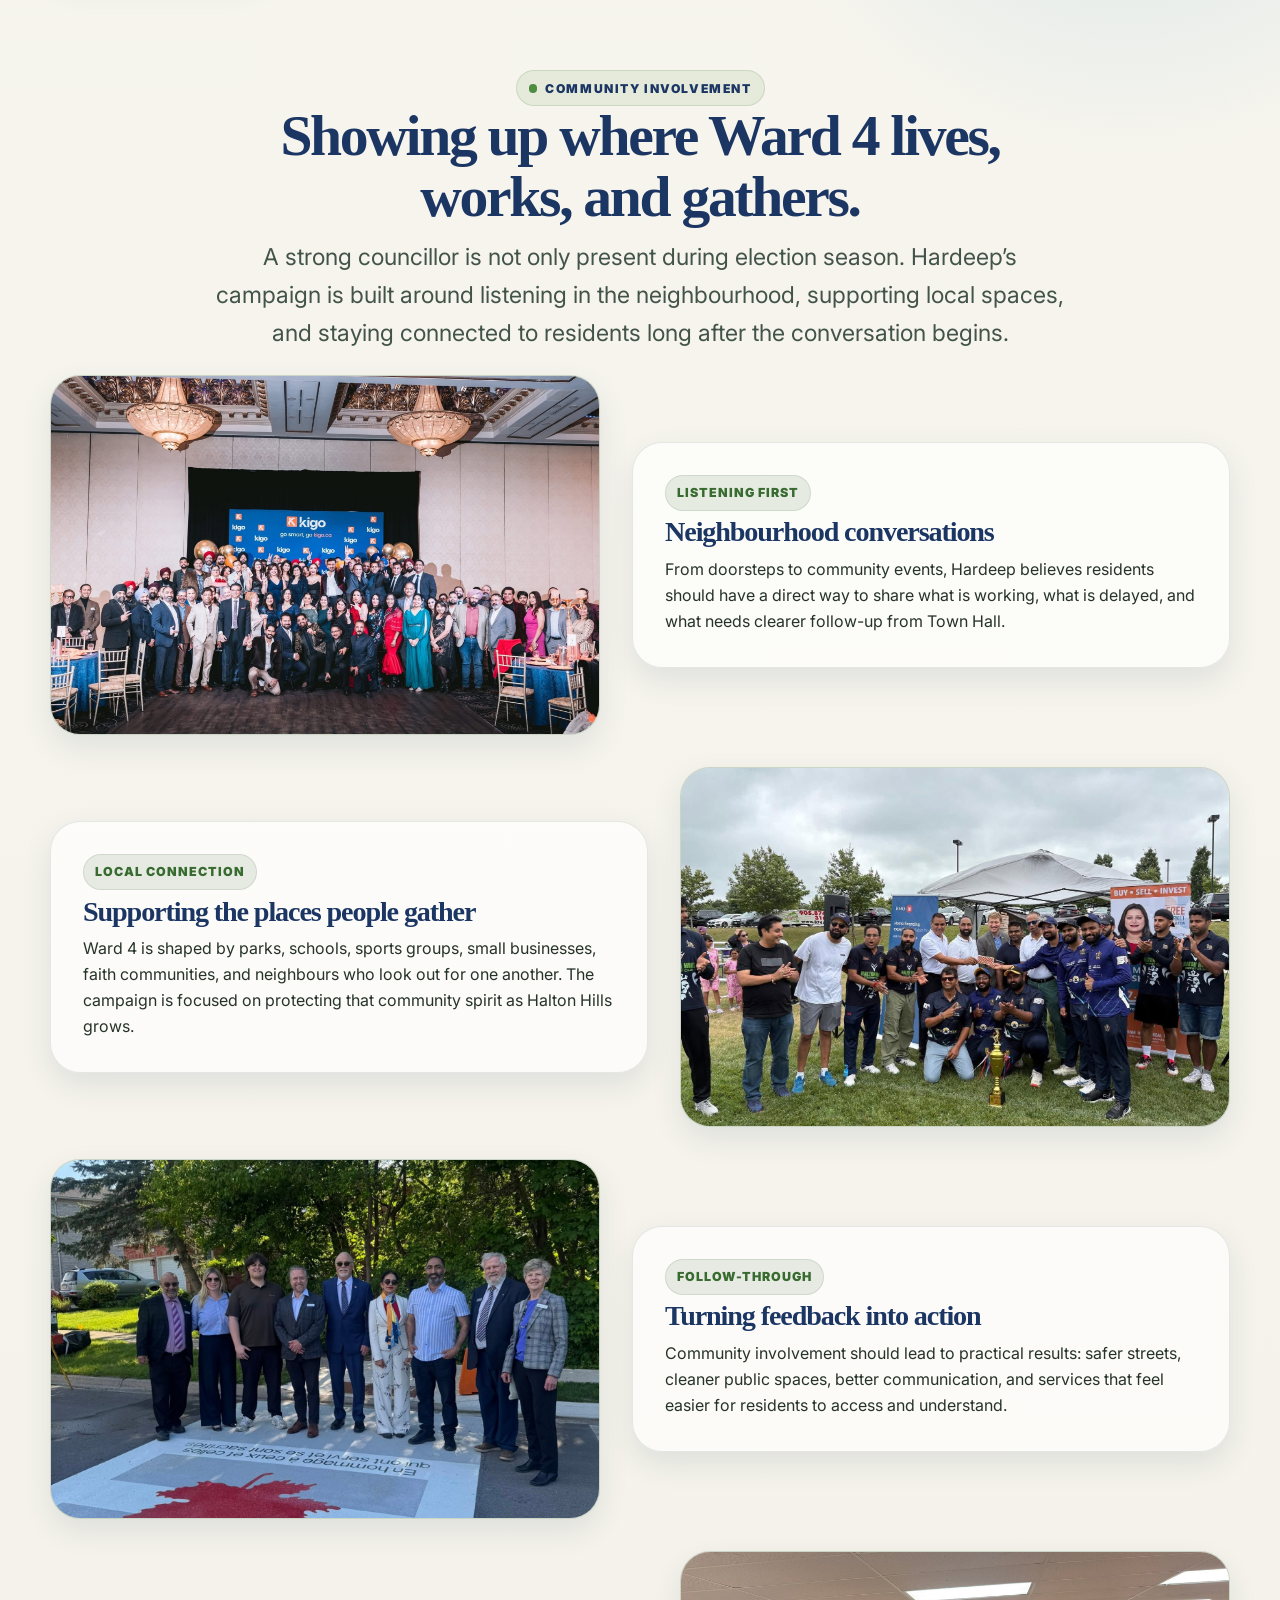
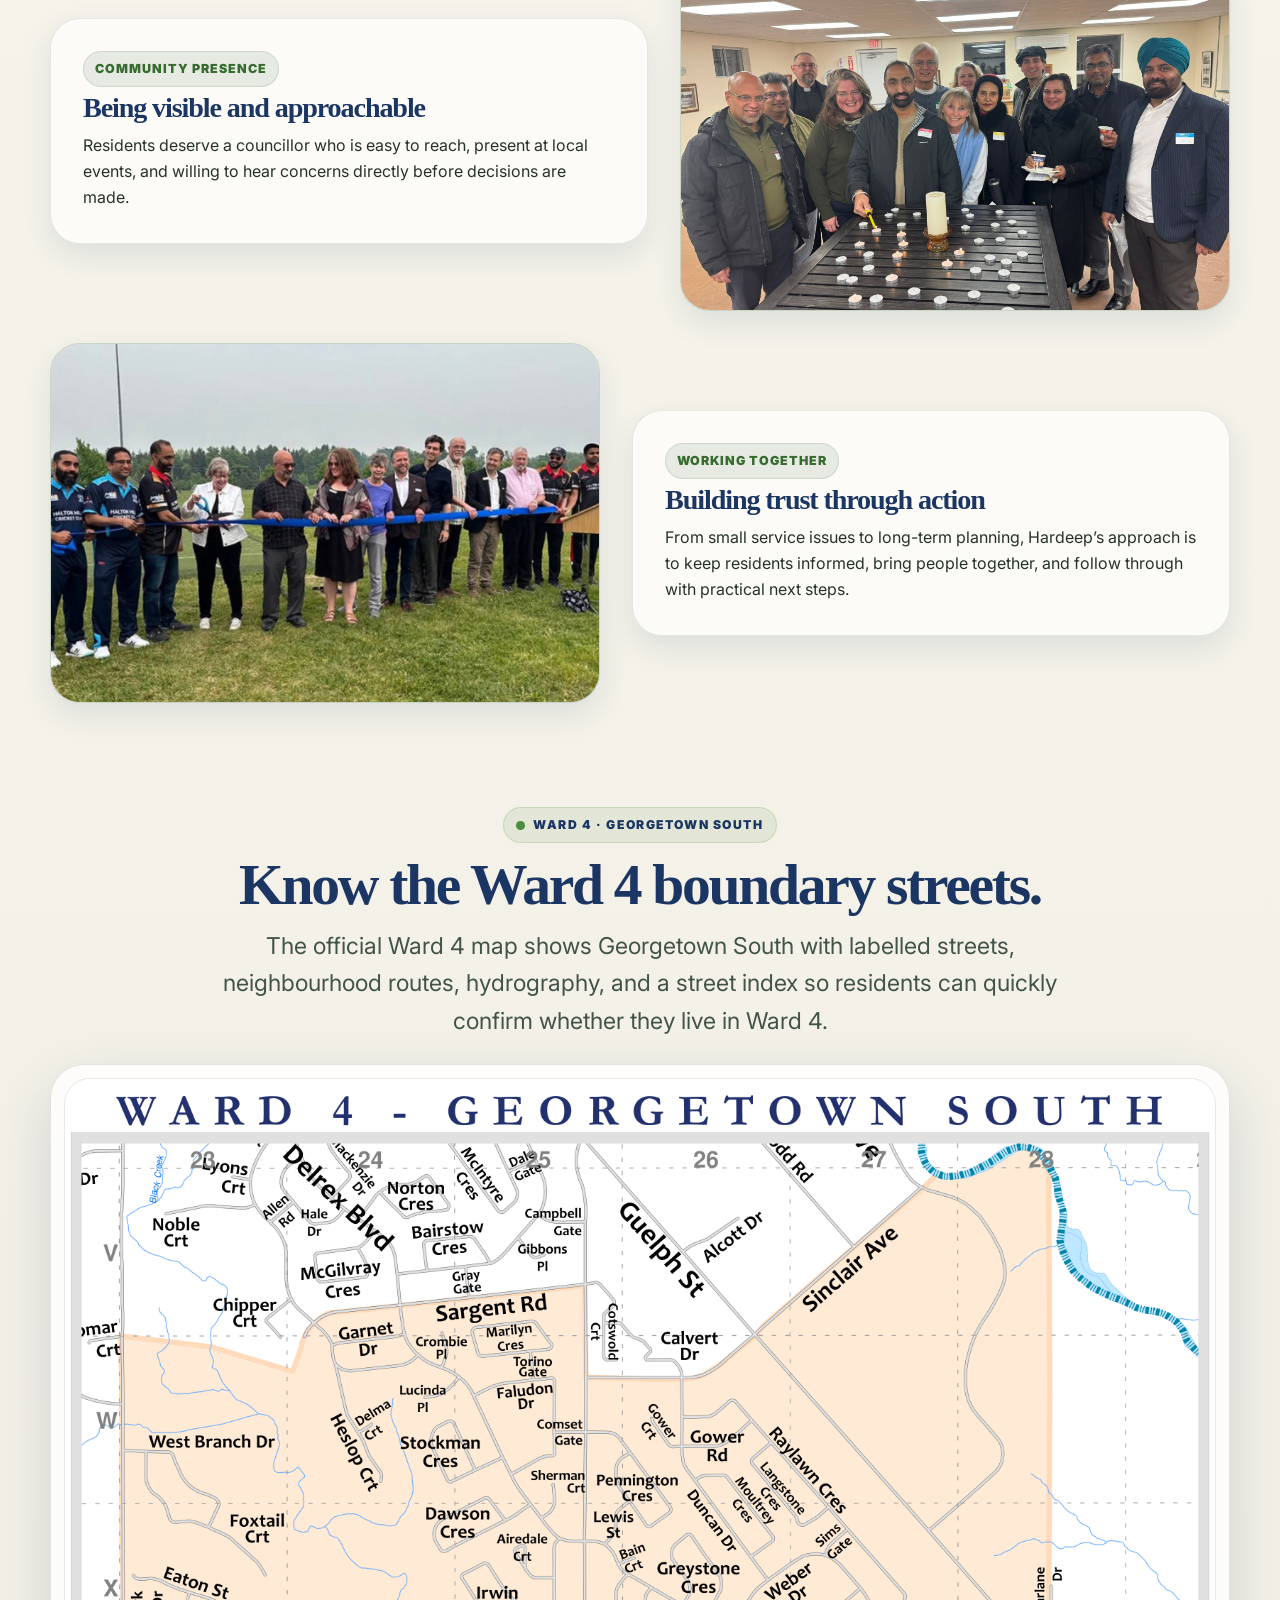
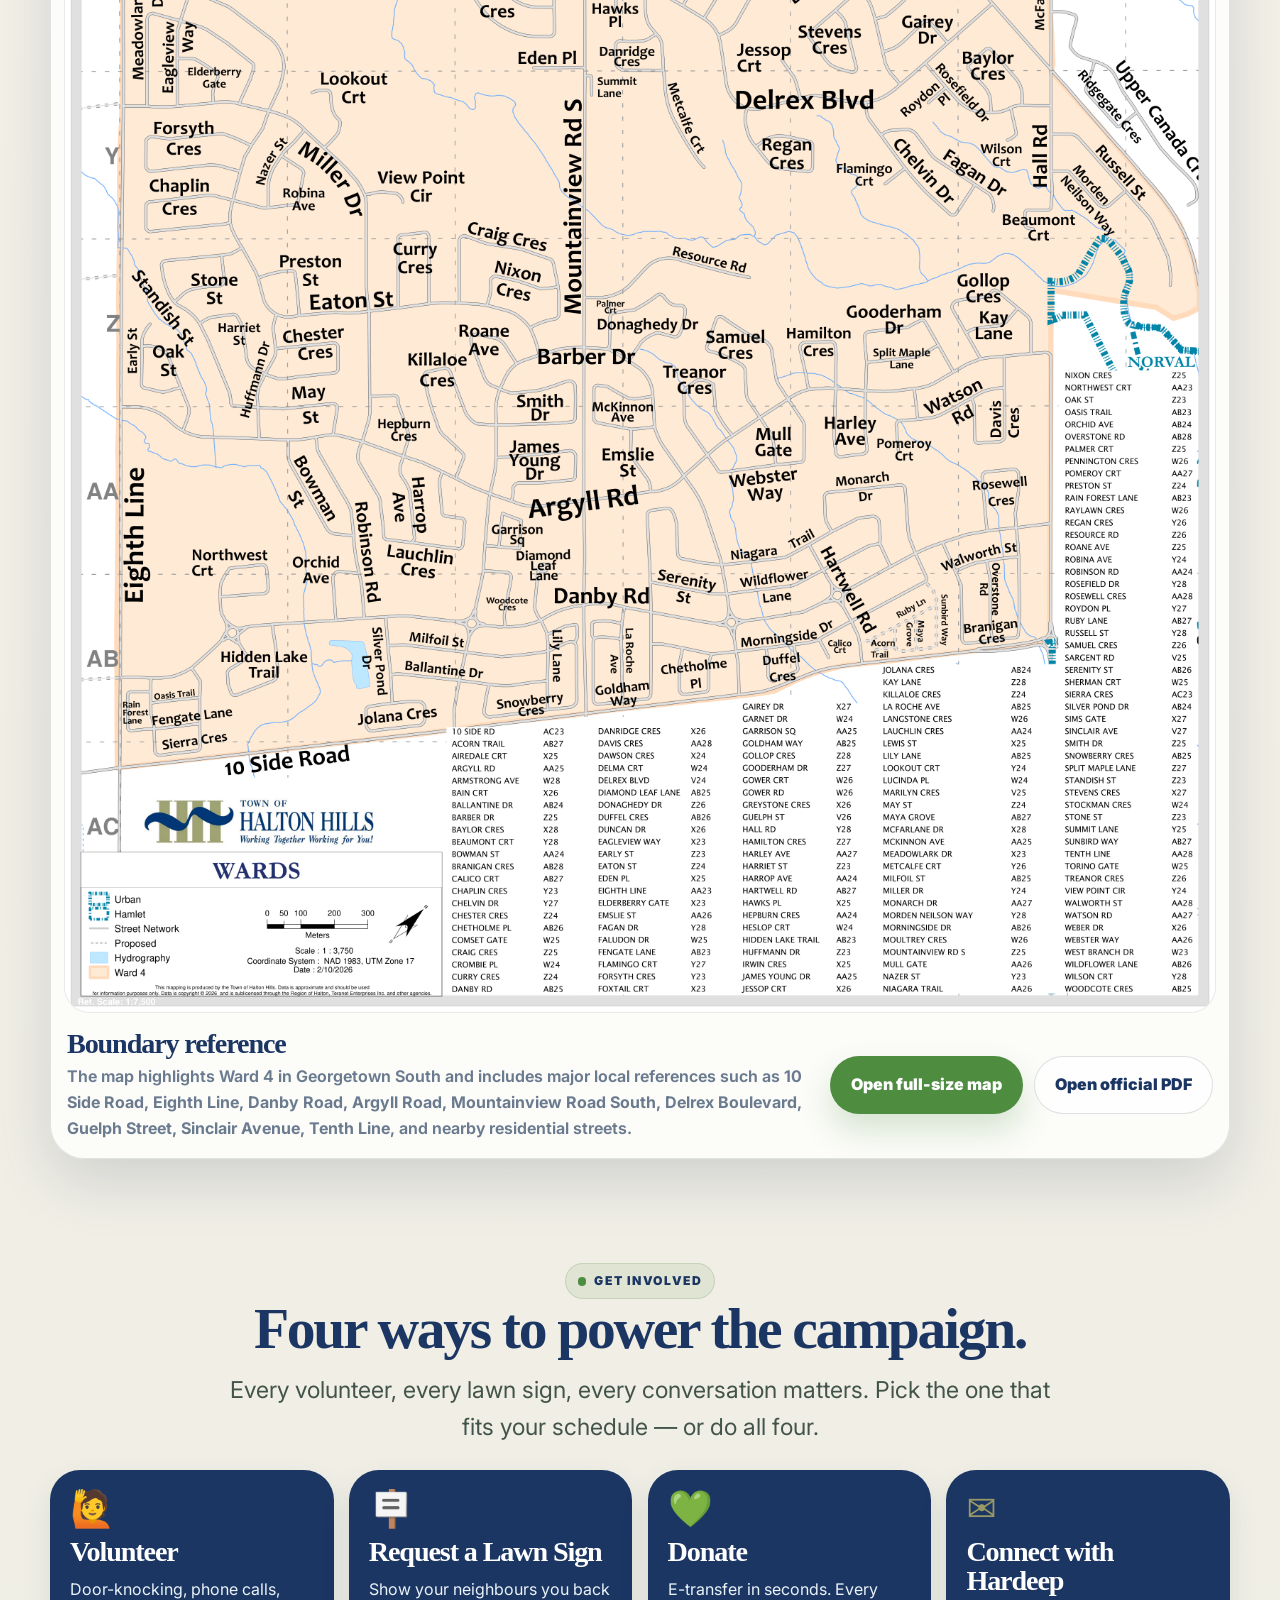
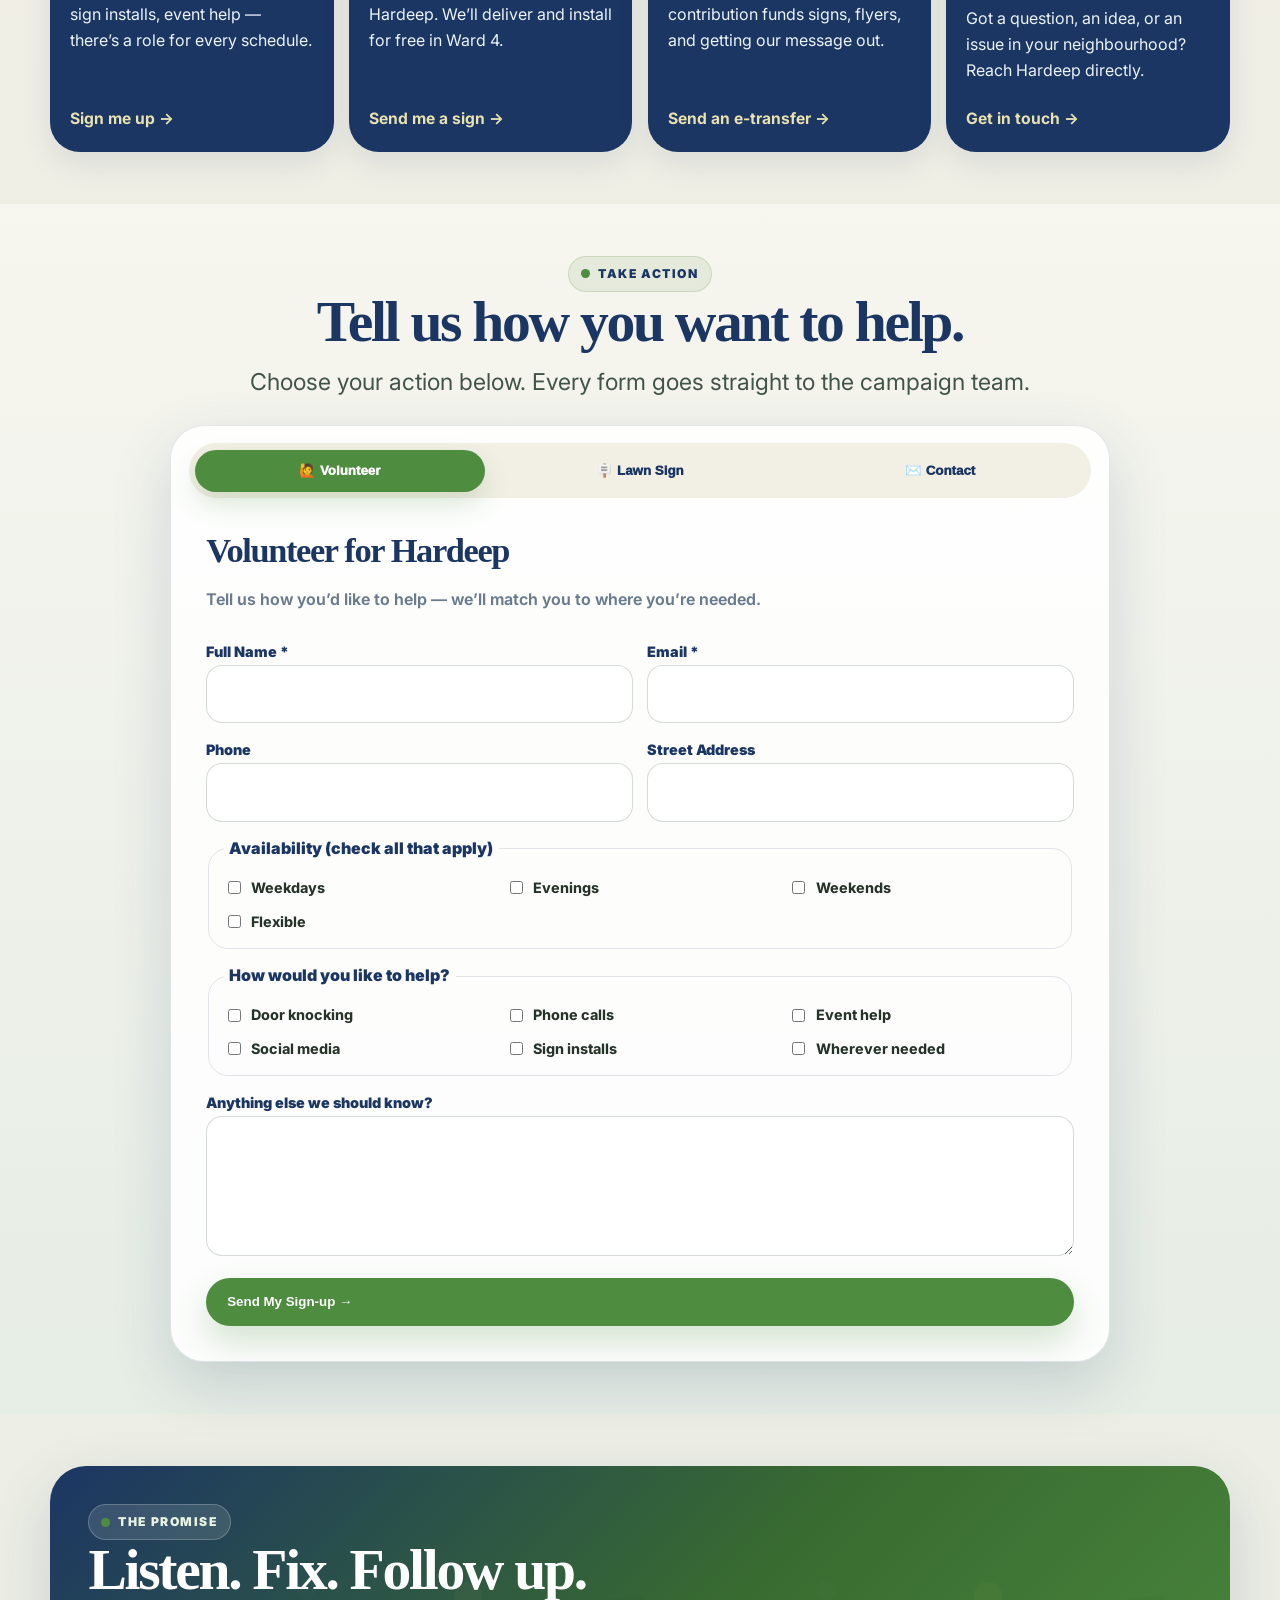
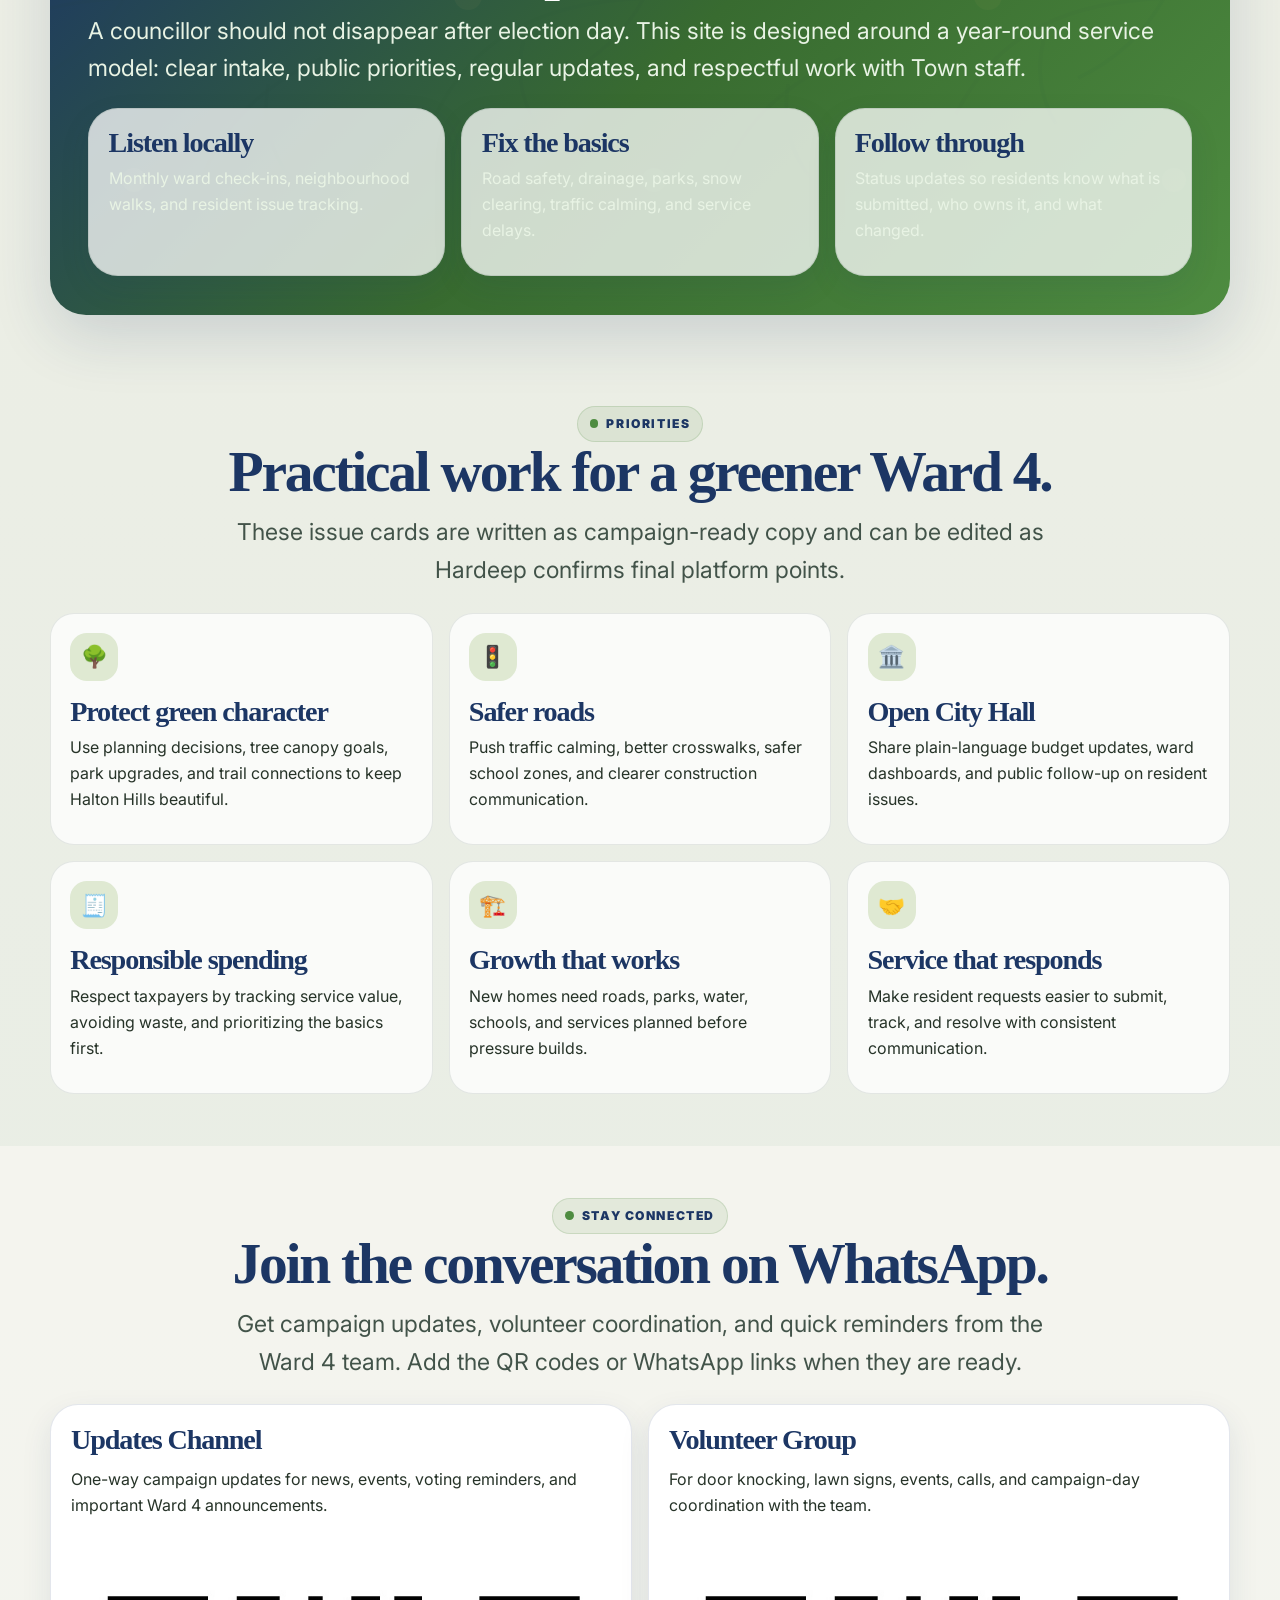
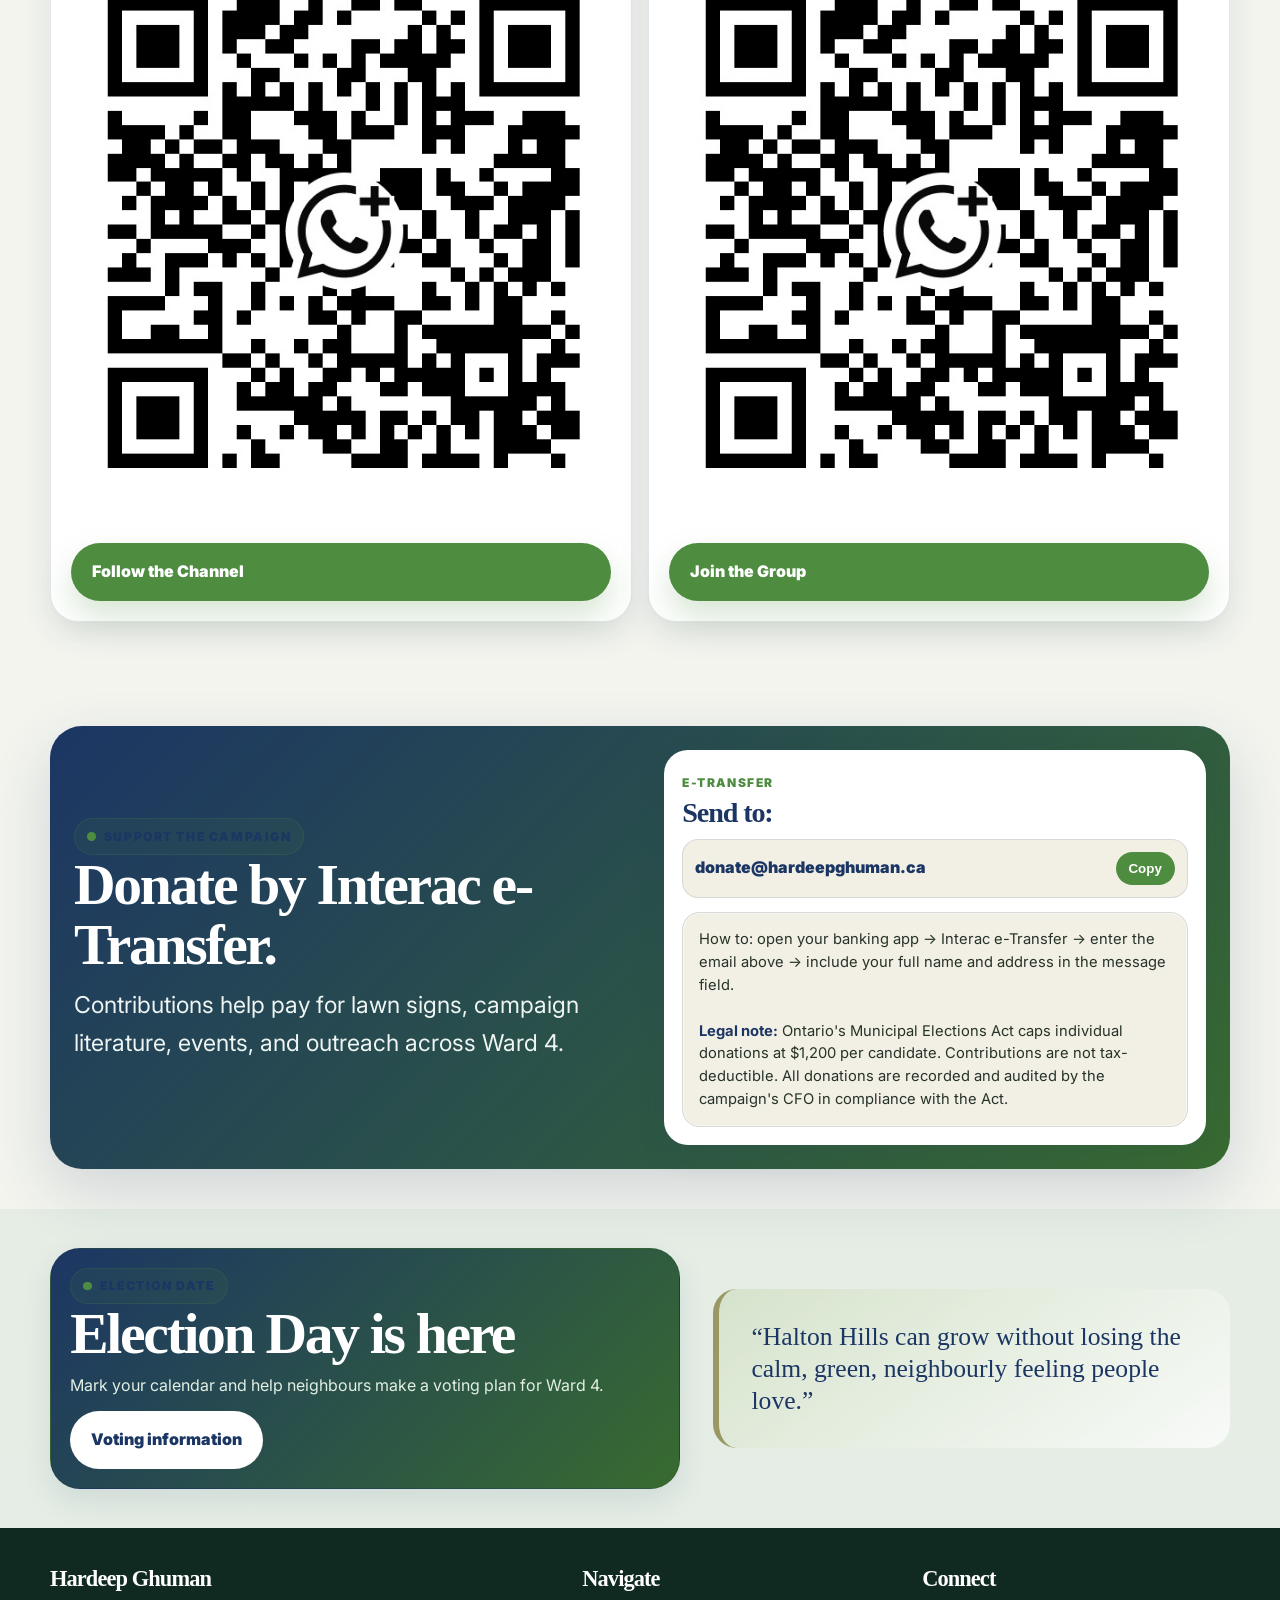
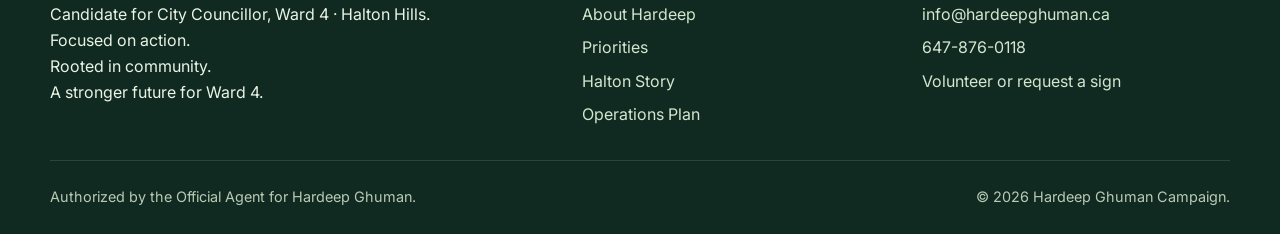
==== commit 160edac6: "Add QR code, link and gallert image" ====
--- a/index.html
+++ b/index.html
@@ -416,16 +416,16 @@
               <h3>Updates Channel</h3>
               <p>One-way campaign updates for news, events, voting reminders, and important Ward 4 announcements.</p>
             </div>
-            <div class="qr-holder" aria-label="Blank QR code holder">QR code placeholder</div>
-            <a class="btn btn-primary" href="#">Follow the Channel</a>
+            <img src="assets/images/qr.jpg">
+            <a class="btn btn-primary" href="https://chat.whatsapp.com/Cecig4aUJrnCpNqst3dvJd?s=sh&p=i&ilr=4&amv=1">Follow the Channel</a>
           </article>
           <article class="whatsapp-card">
             <div>
               <h3>Volunteer Group</h3>
               <p>For door knocking, lawn signs, events, calls, and campaign-day coordination with the team.</p>
             </div>
-            <div class="qr-holder" aria-label="Blank QR code holder">QR code placeholder</div>
-            <a class="btn btn-primary" href="#">Join the Group</a>
+            <img src="assets/images/qr.jpg"> 
+            <a class="btn btn-primary" href="https://chat.whatsapp.com/Cecig4aUJrnCpNqst3dvJd?s=sh&p=i&ilr=4&amv=1">Join the Group</a>
           </article>
         </div>
       </div>
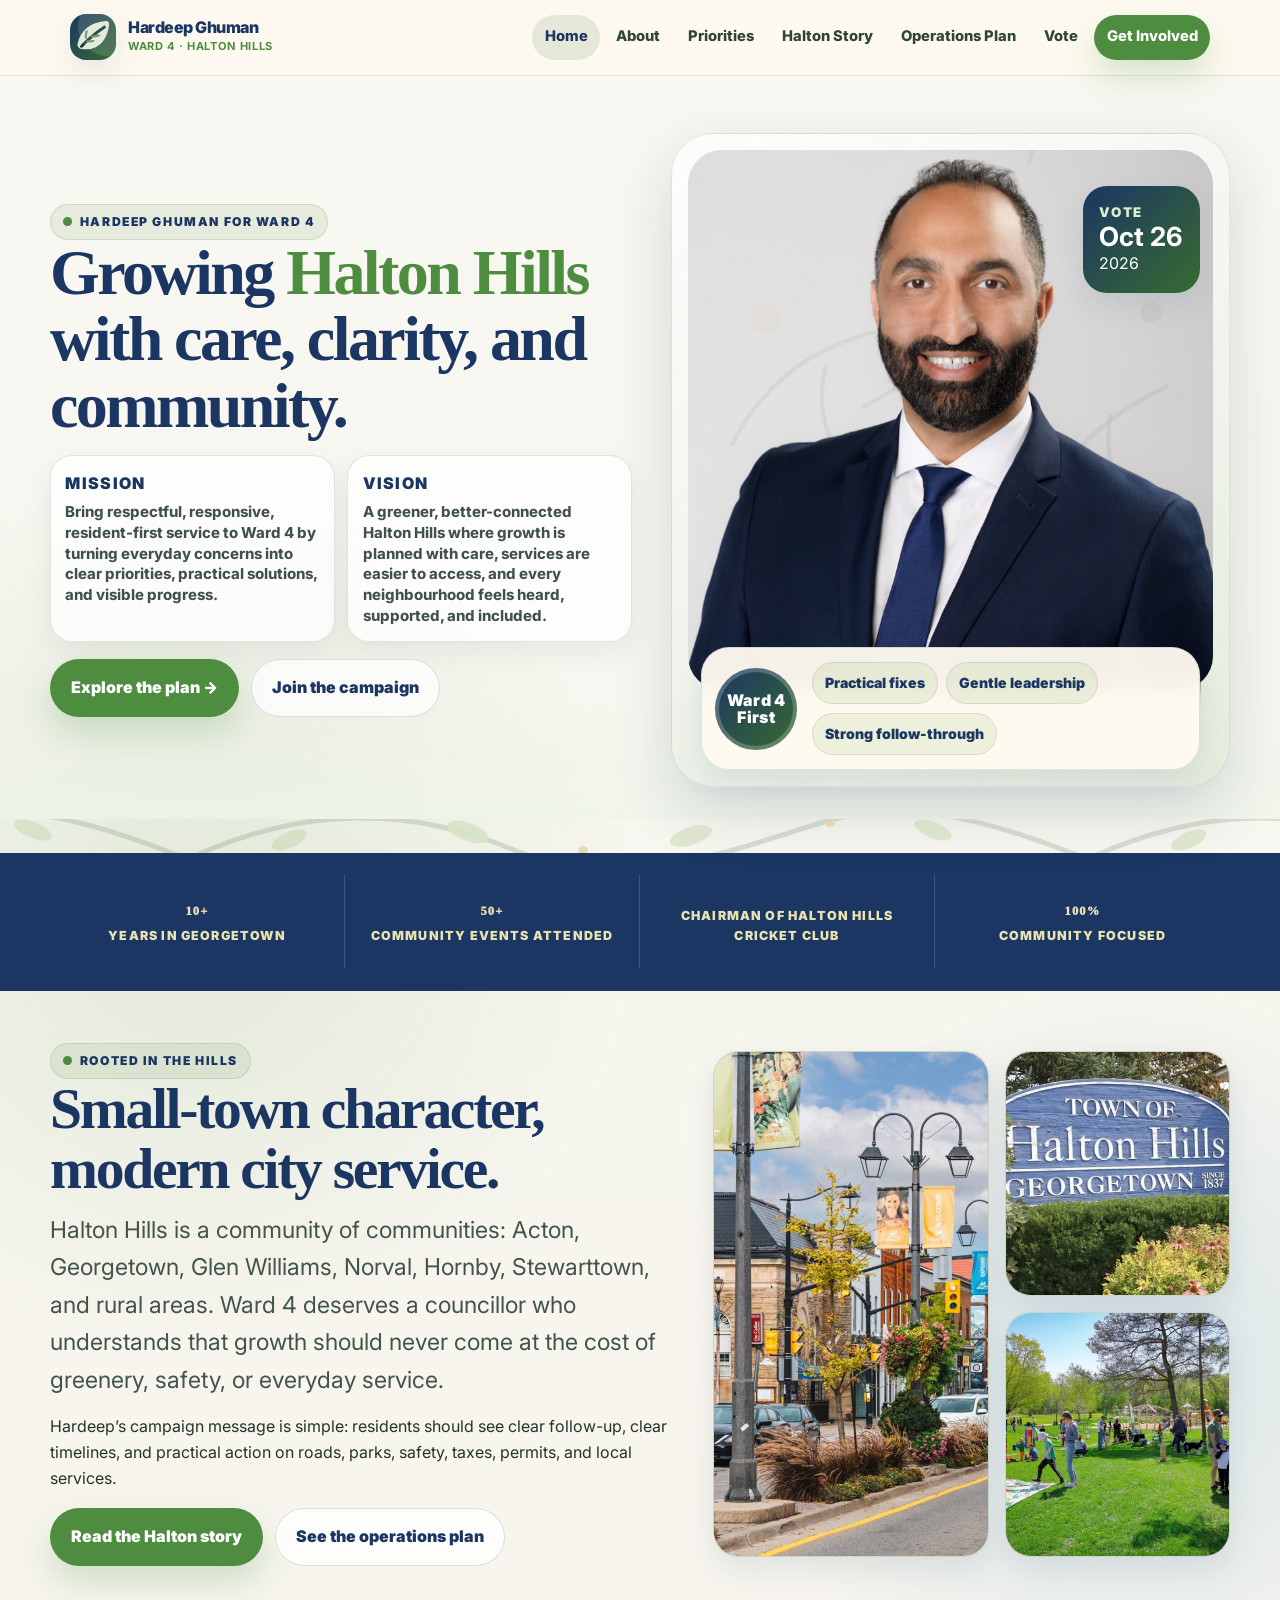
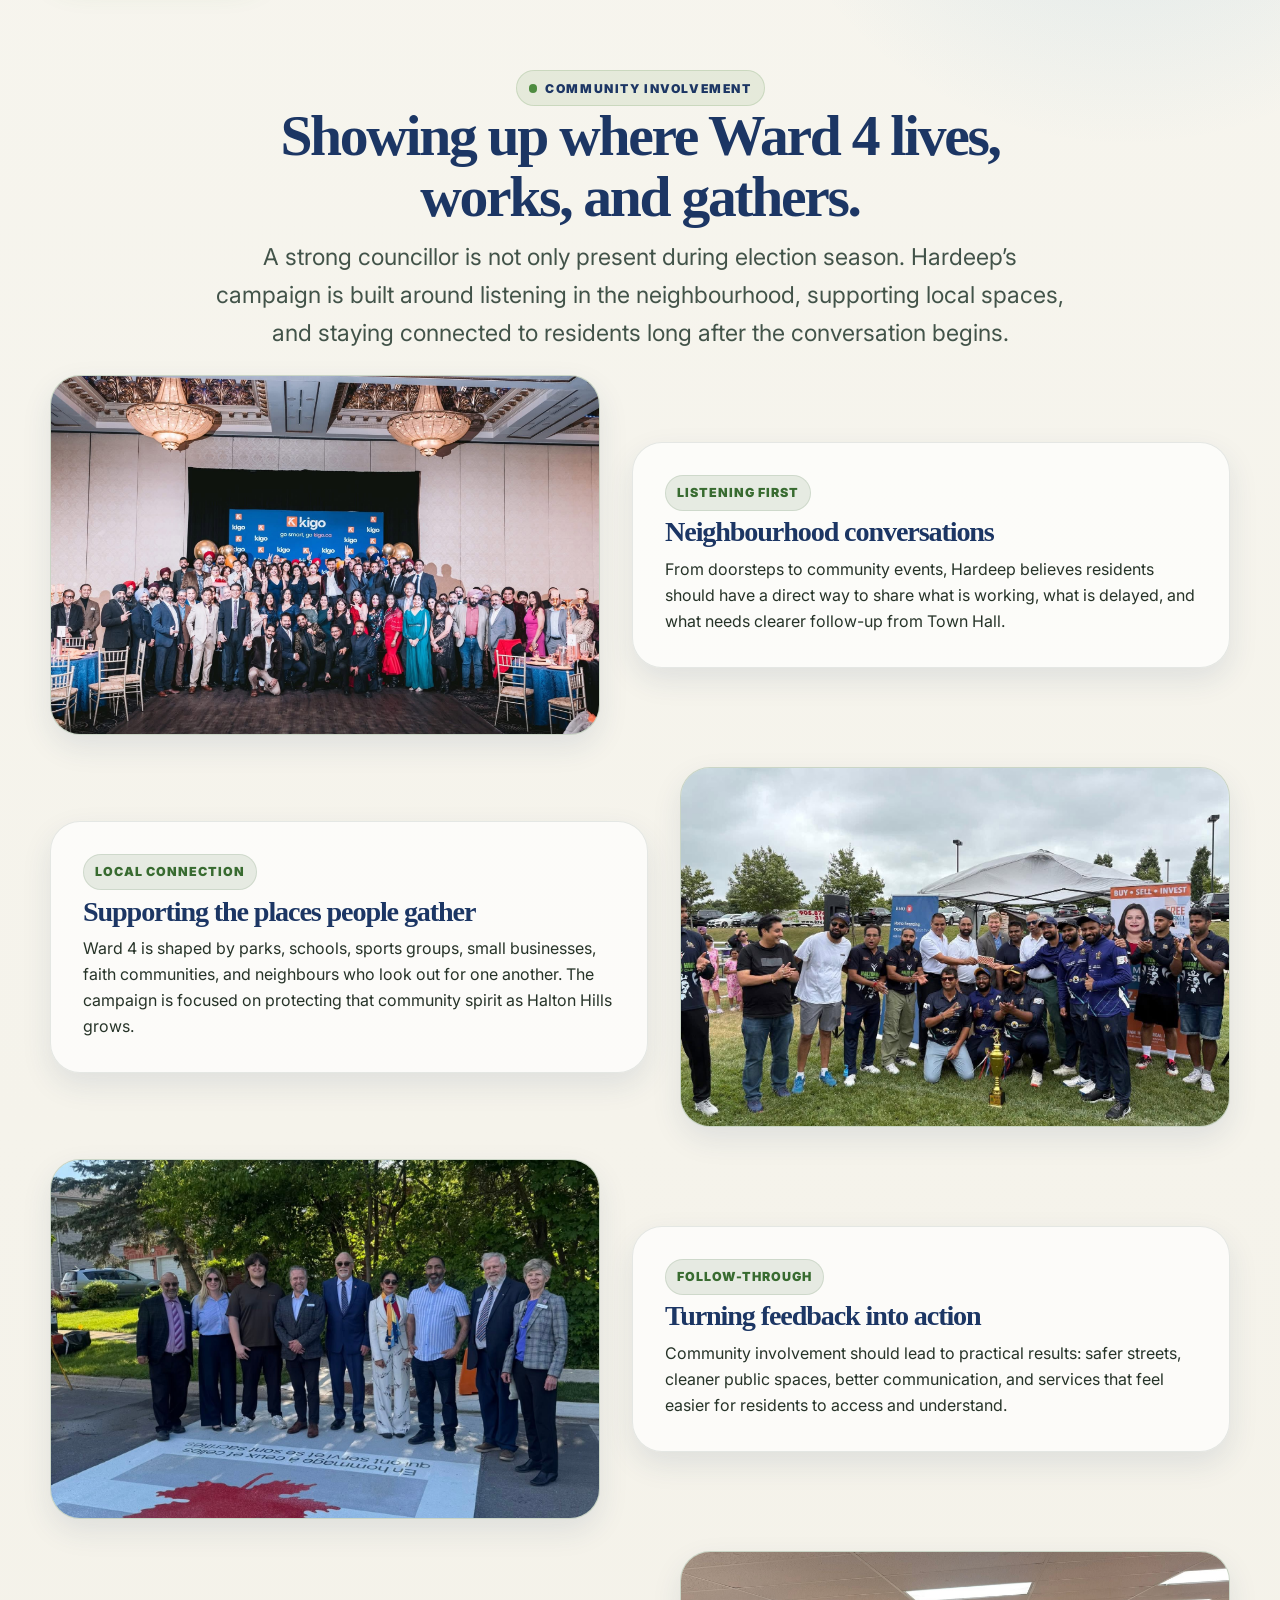
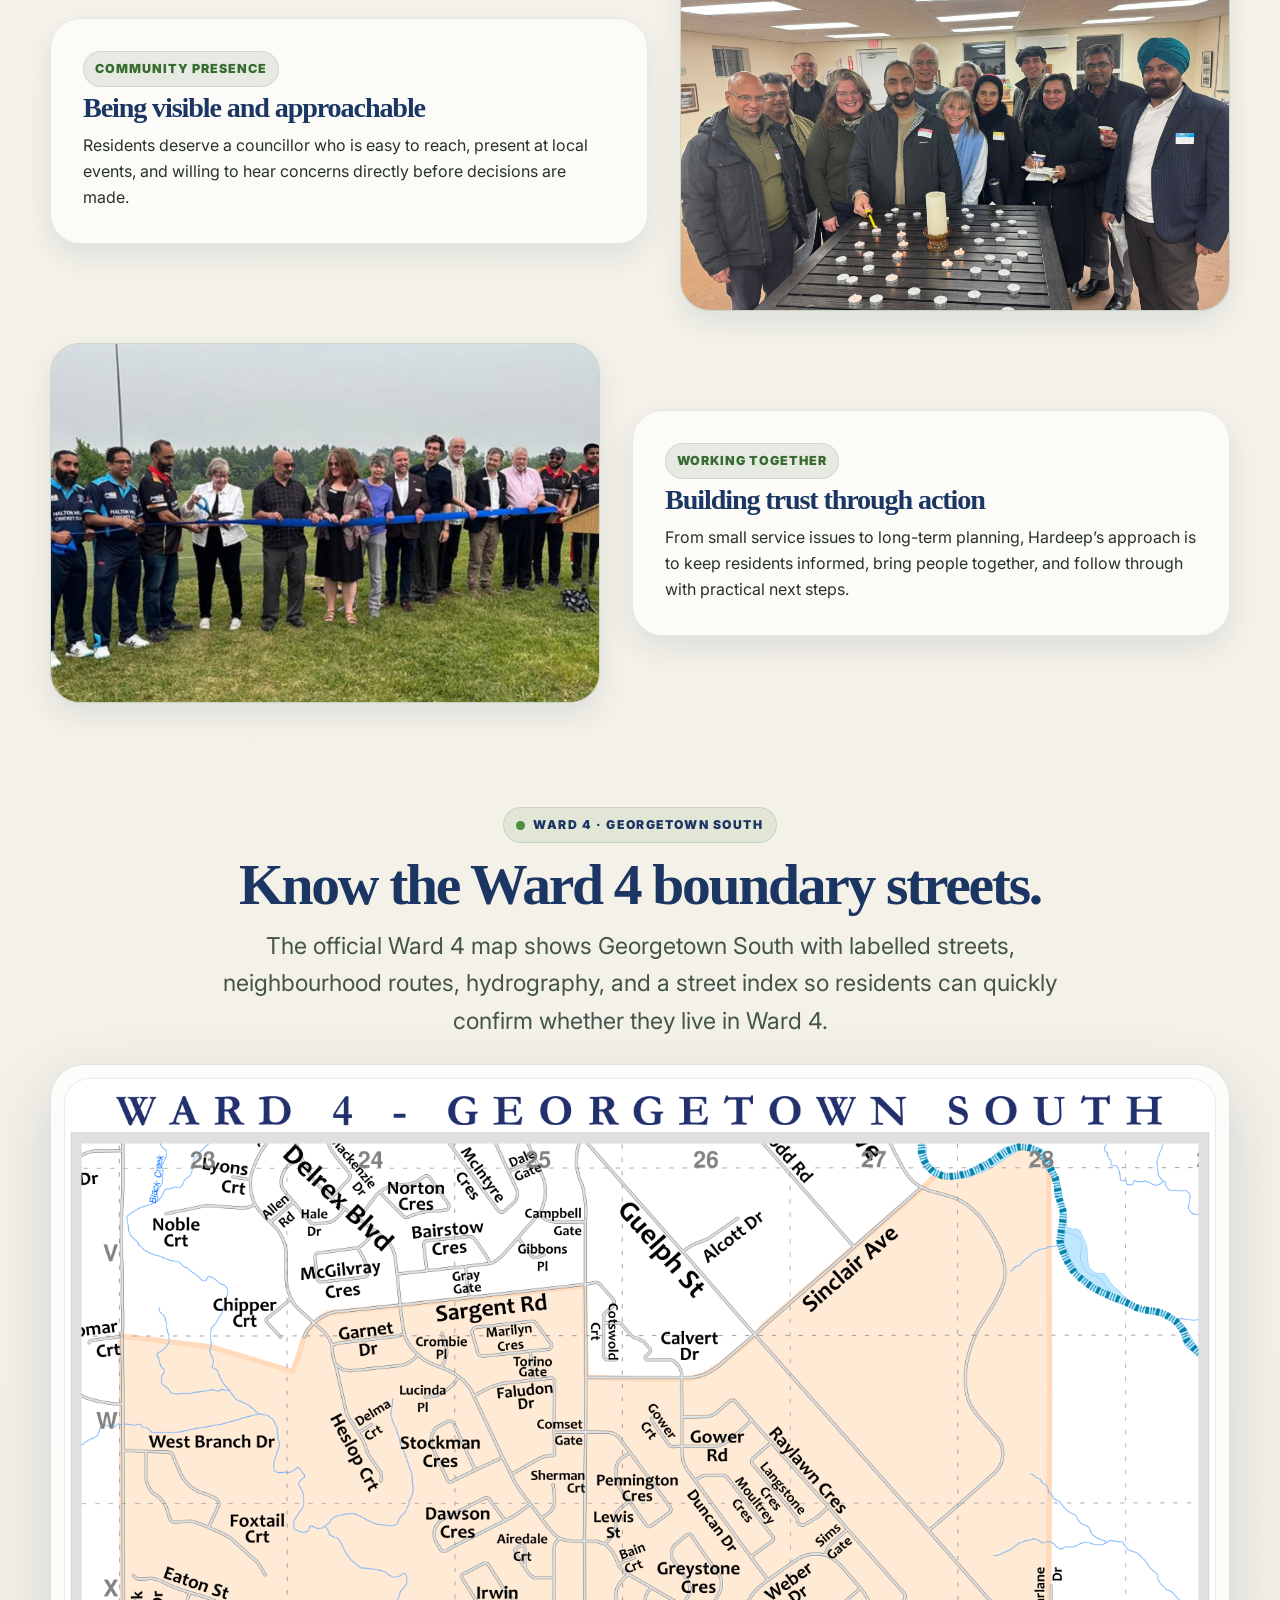
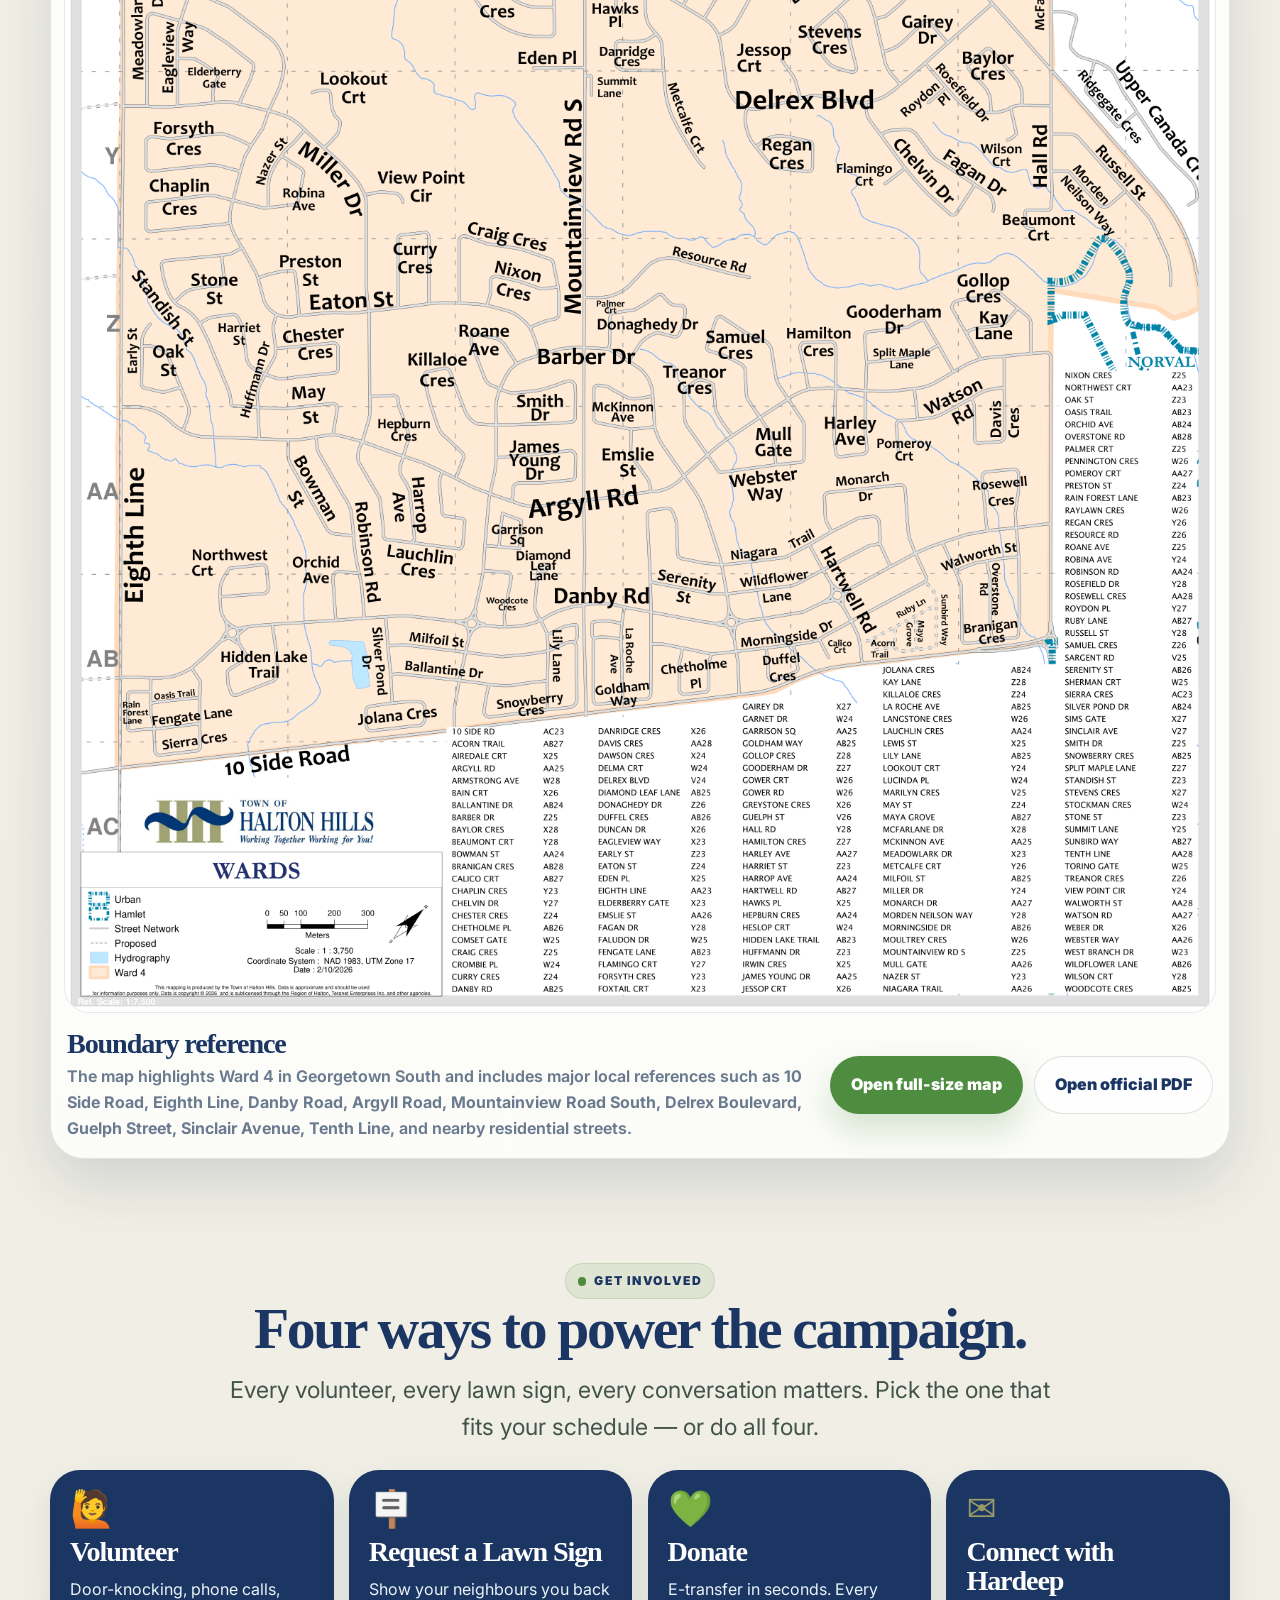
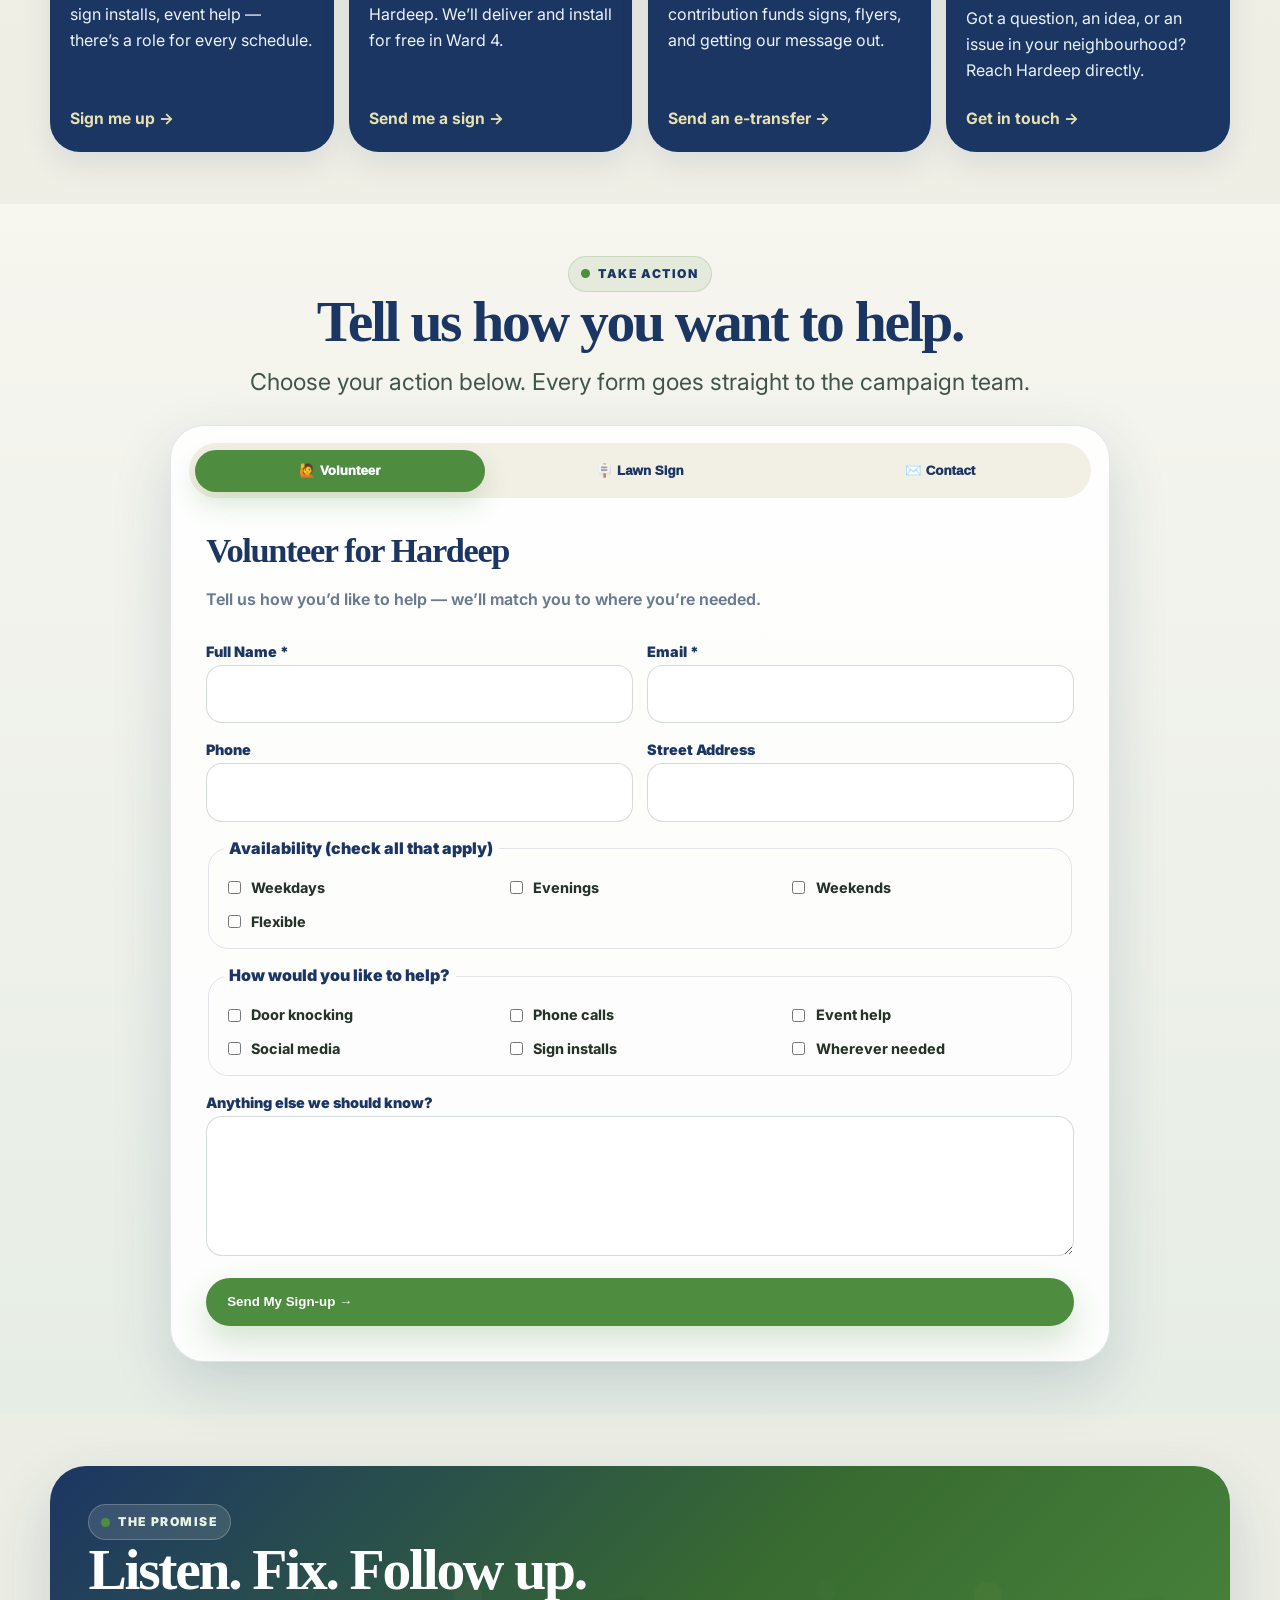
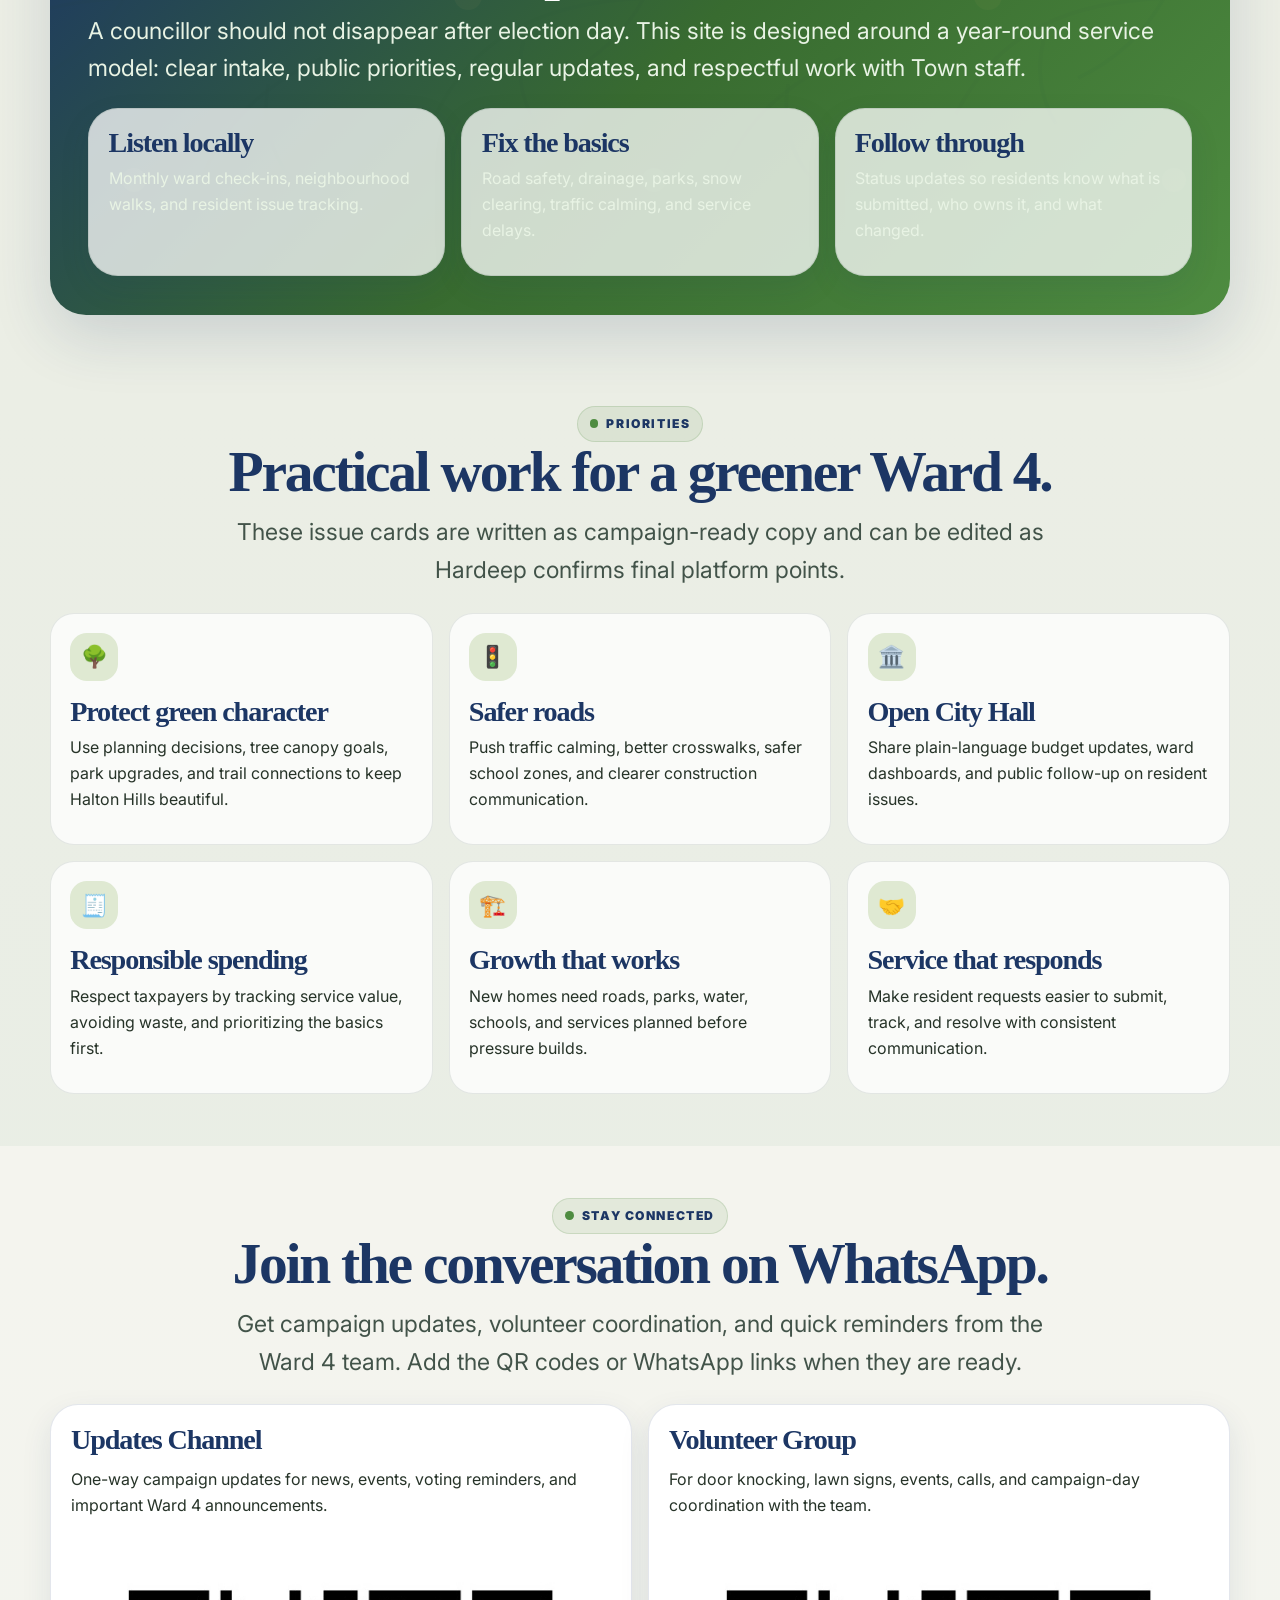
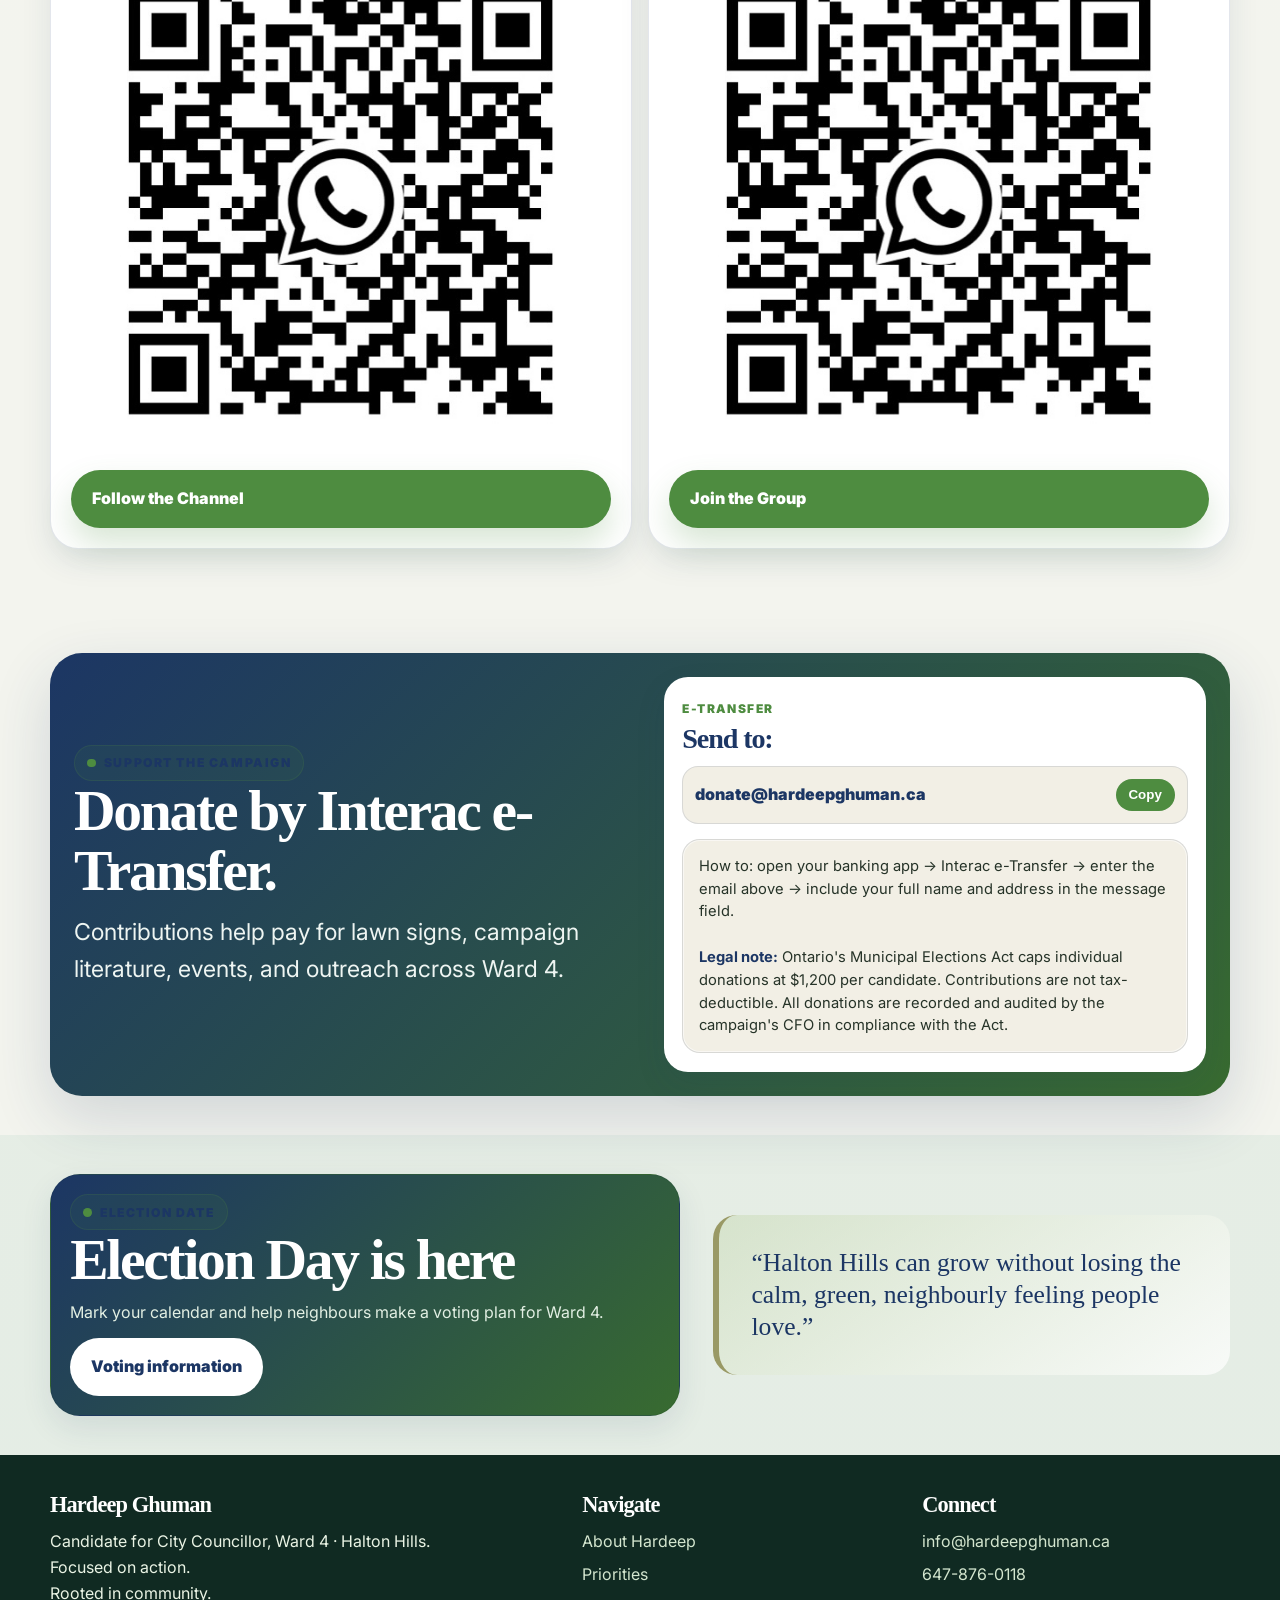
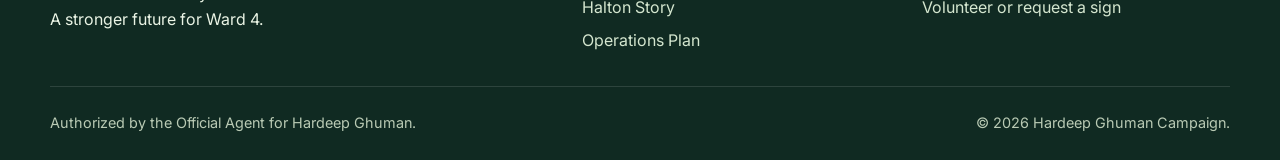
==== commit ca340ca1: "Update WhatsApp links in index.html" ====
--- a/index.html
+++ b/index.html
@@ -417,7 +417,7 @@
               <p>One-way campaign updates for news, events, voting reminders, and important Ward 4 announcements.</p>
             </div>
             <img src="assets/images/qr.jpg">
-            <a class="btn btn-primary" href="https://chat.whatsapp.com/Cecig4aUJrnCpNqst3dvJd?s=sh&p=i&ilr=4&amv=1">Follow the Channel</a>
+            <a class="btn btn-primary" href="https://chat.whatsapp.com/Fji4kExkvUBAGLDJjkHdHD?s=ms&p=i&ilr=4&amv=1">Follow the Channel</a>
           </article>
           <article class="whatsapp-card">
             <div>
@@ -425,7 +425,7 @@
               <p>For door knocking, lawn signs, events, calls, and campaign-day coordination with the team.</p>
             </div>
             <img src="assets/images/qr.jpg"> 
-            <a class="btn btn-primary" href="https://chat.whatsapp.com/Cecig4aUJrnCpNqst3dvJd?s=sh&p=i&ilr=4&amv=1">Join the Group</a>
+            <a class="btn btn-primary" href="https://chat.whatsapp.com/Fji4kExkvUBAGLDJjkHdHD?s=ms&p=i&ilr=4&amv=1">Join the Group</a>
           </article>
         </div>
       </div>
@@ -507,4 +507,4 @@
   <script src="assets/main.js"></script>
 </body>
 
-</html>+</html>
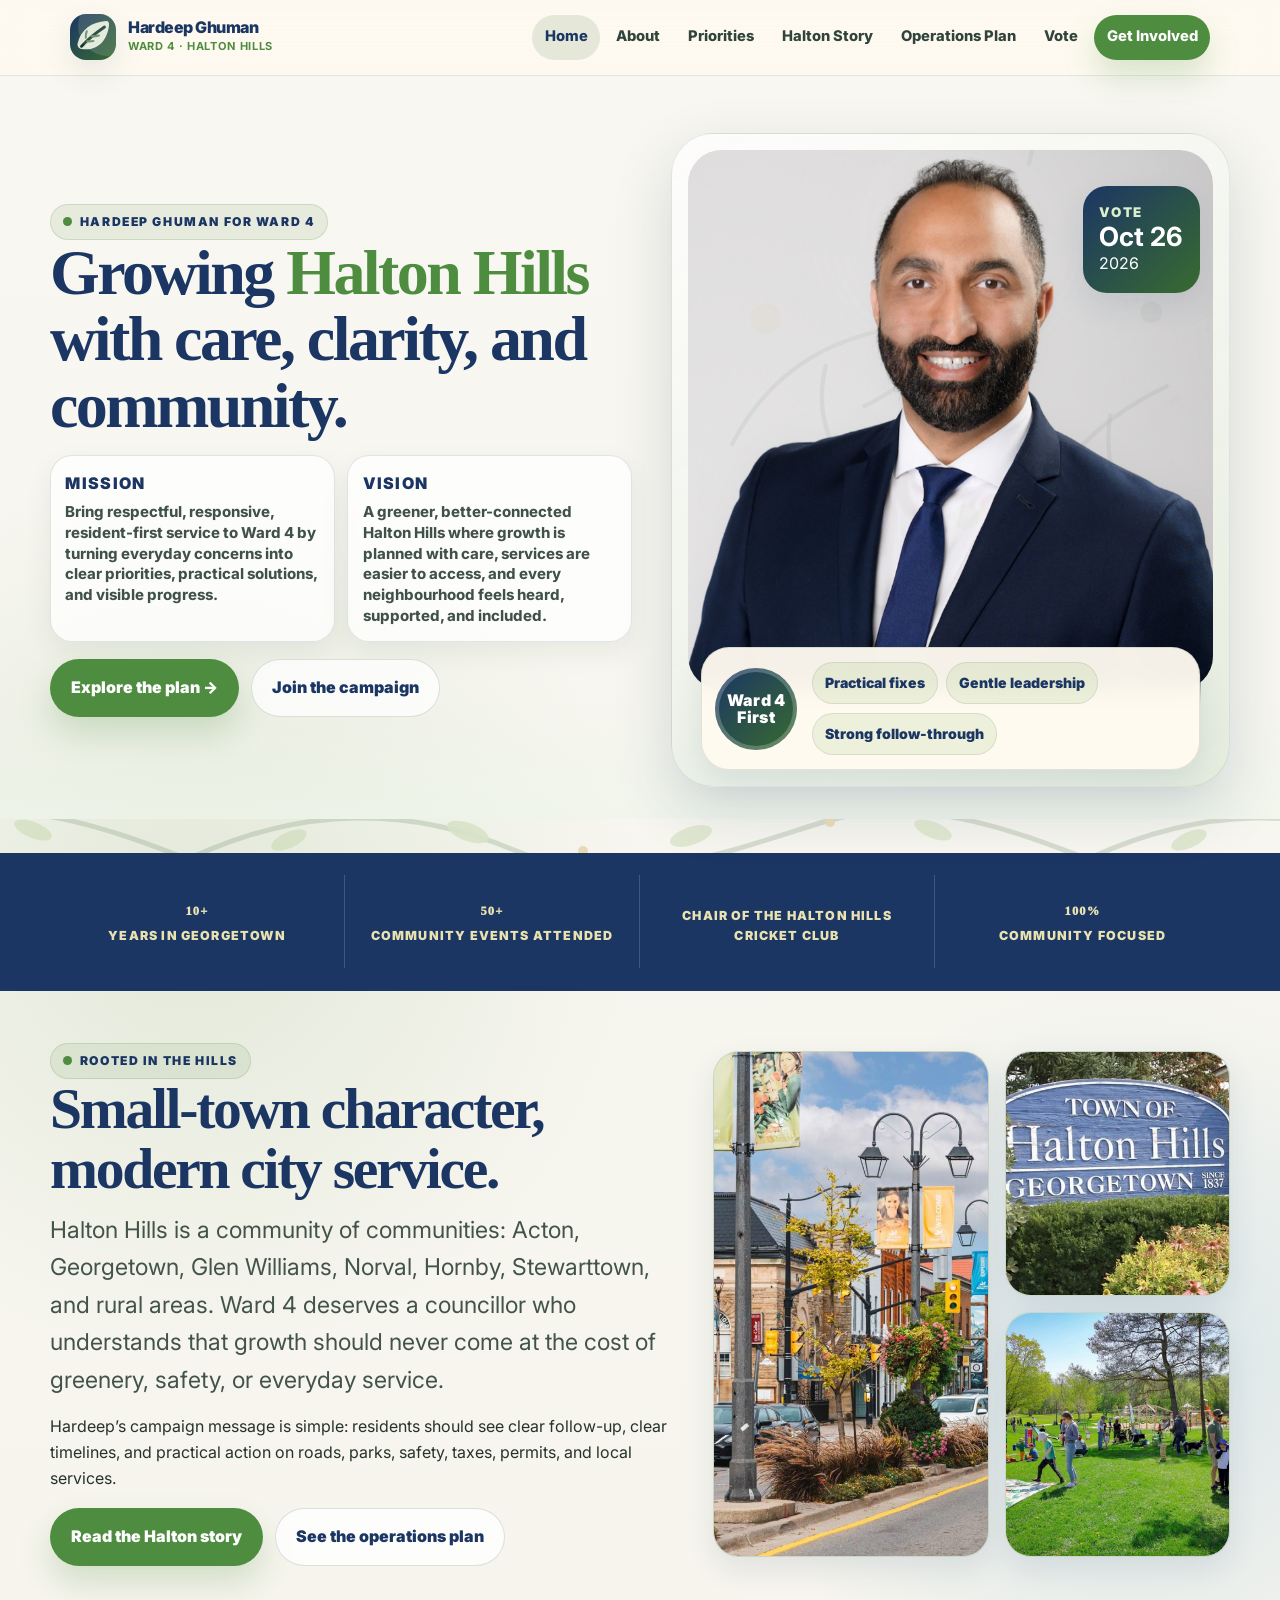
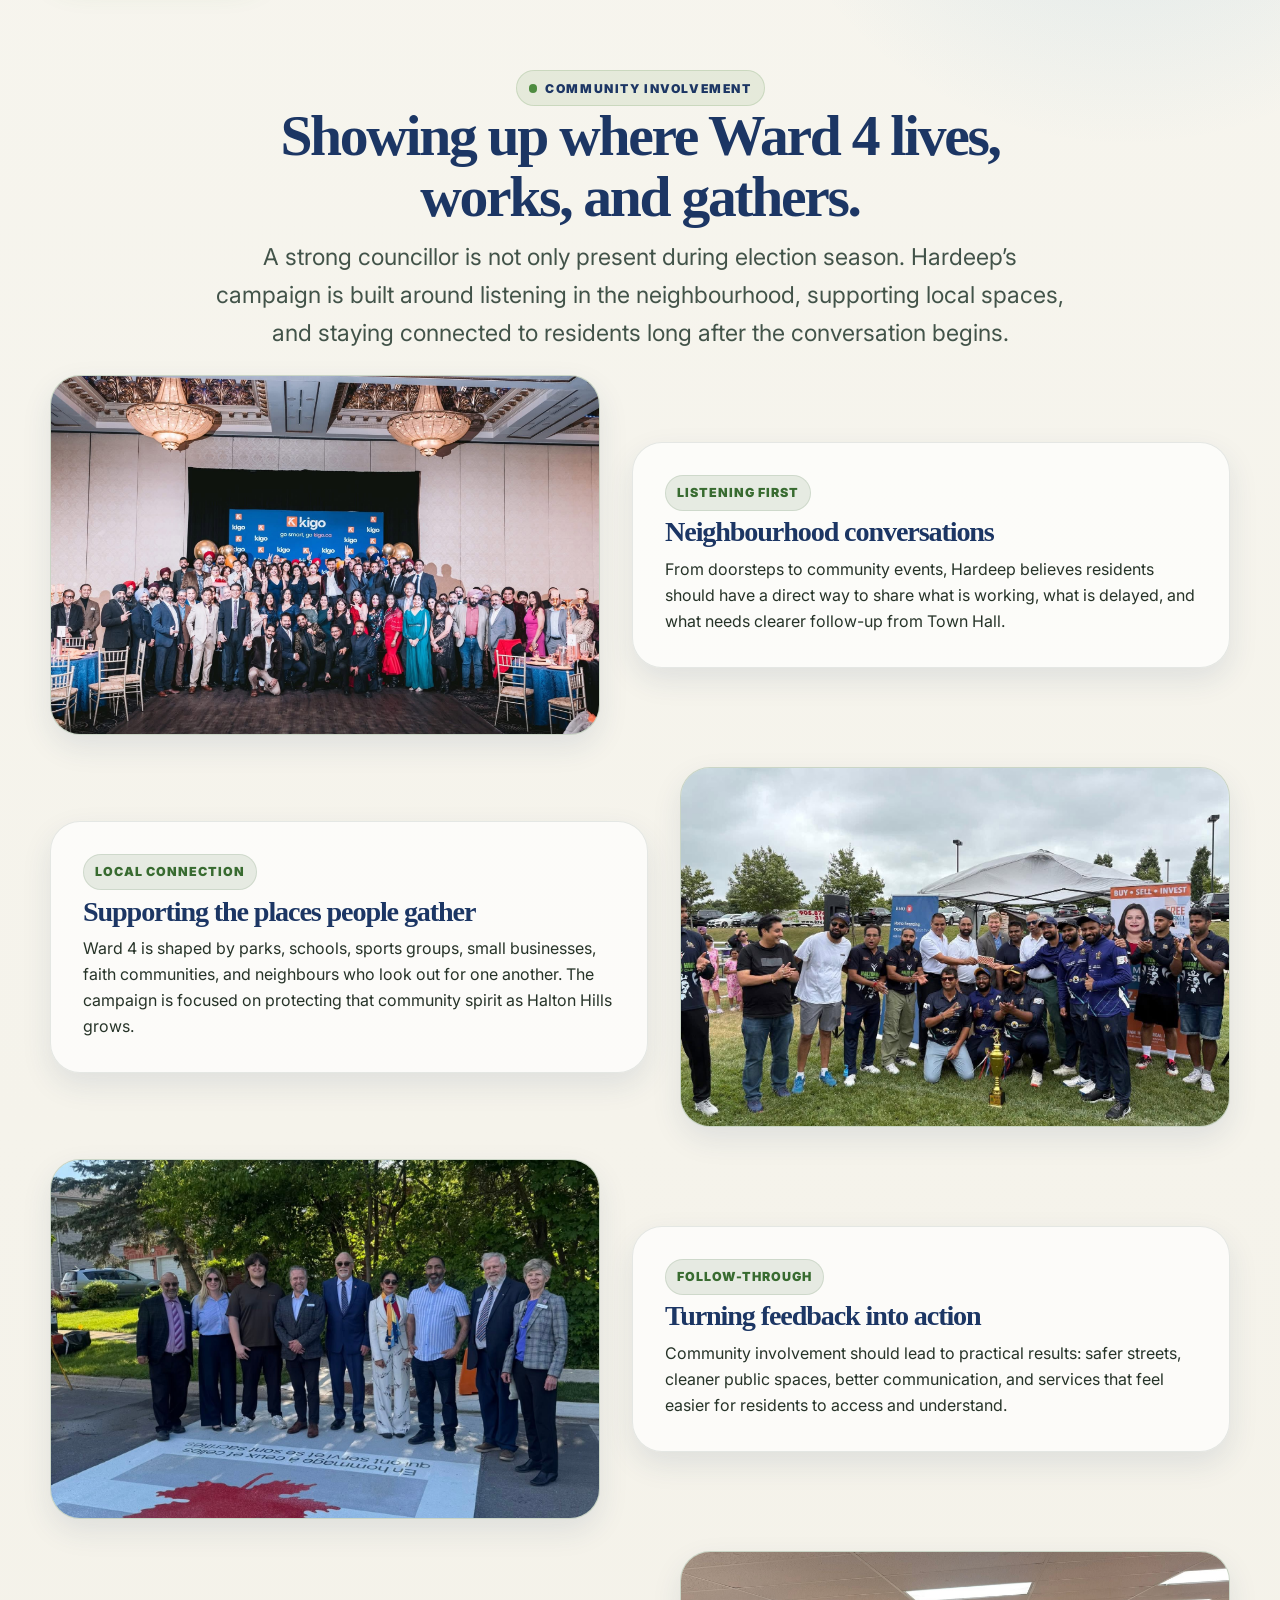
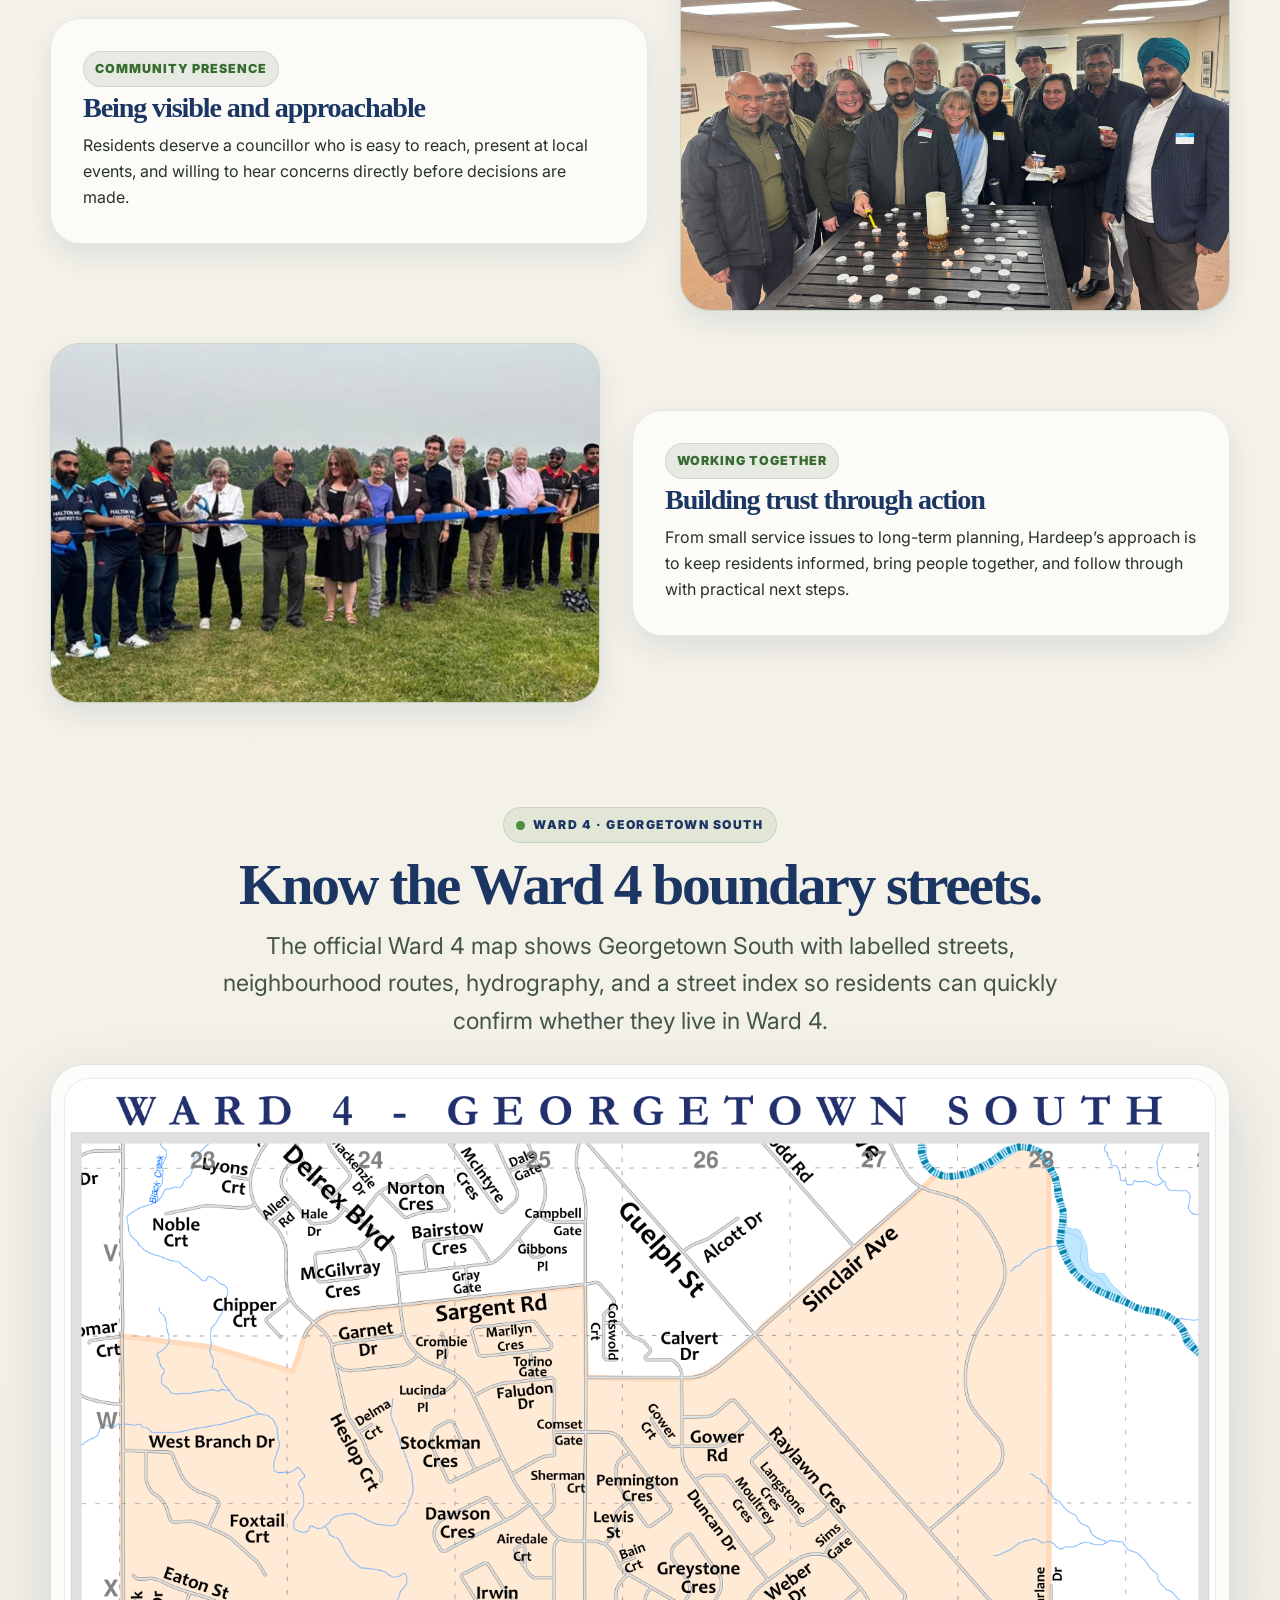
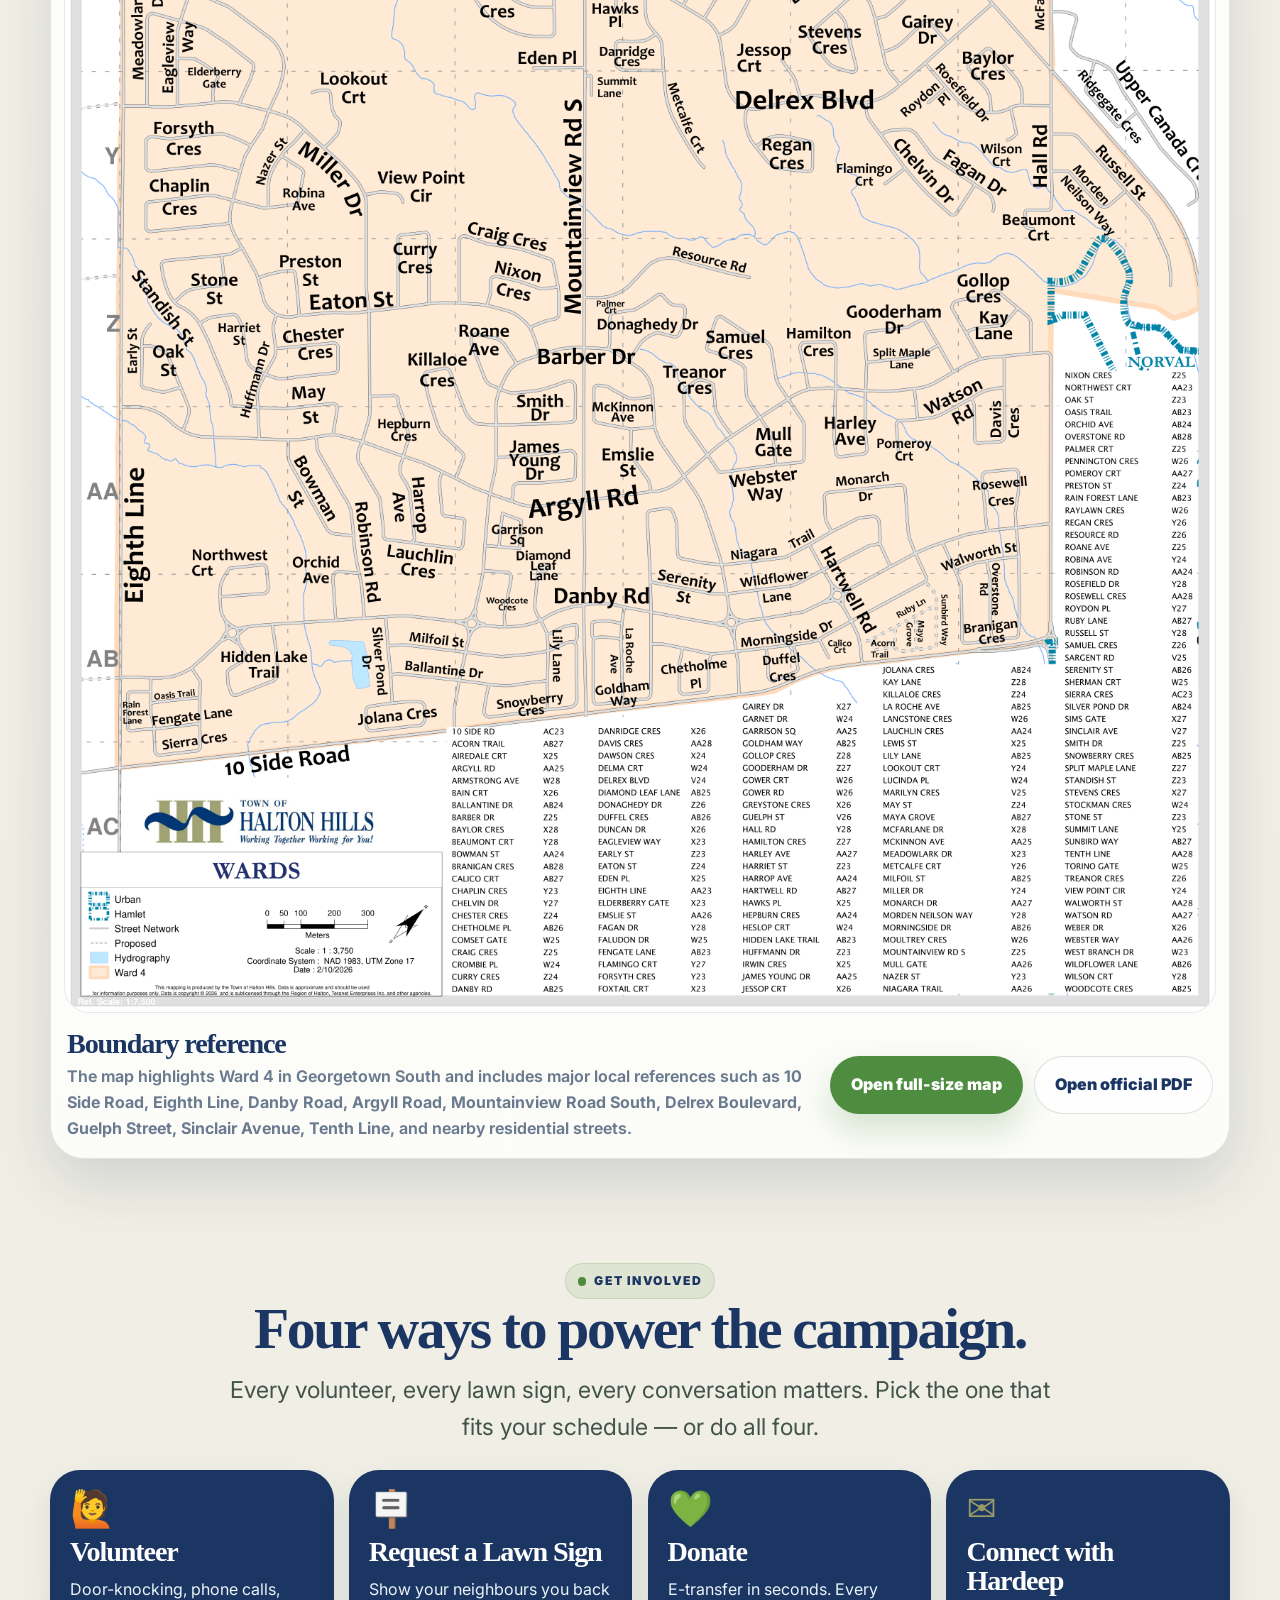
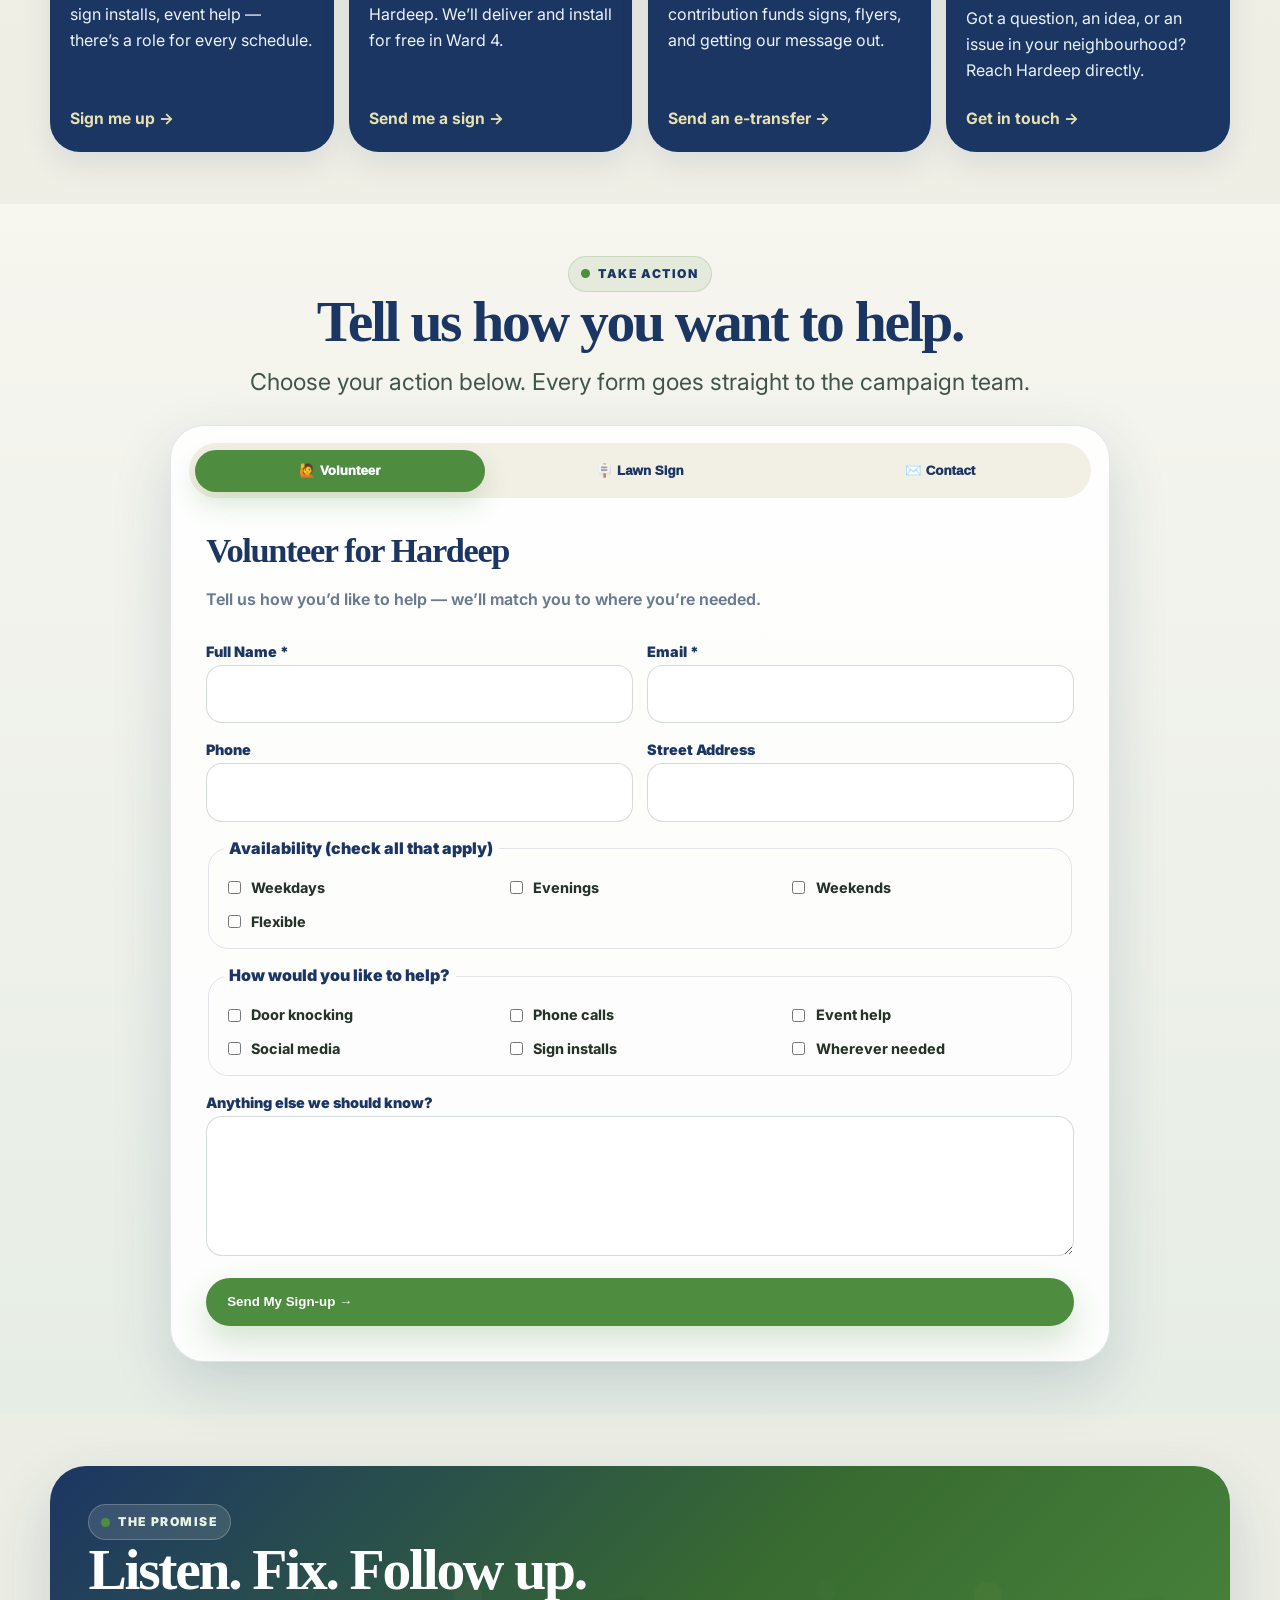
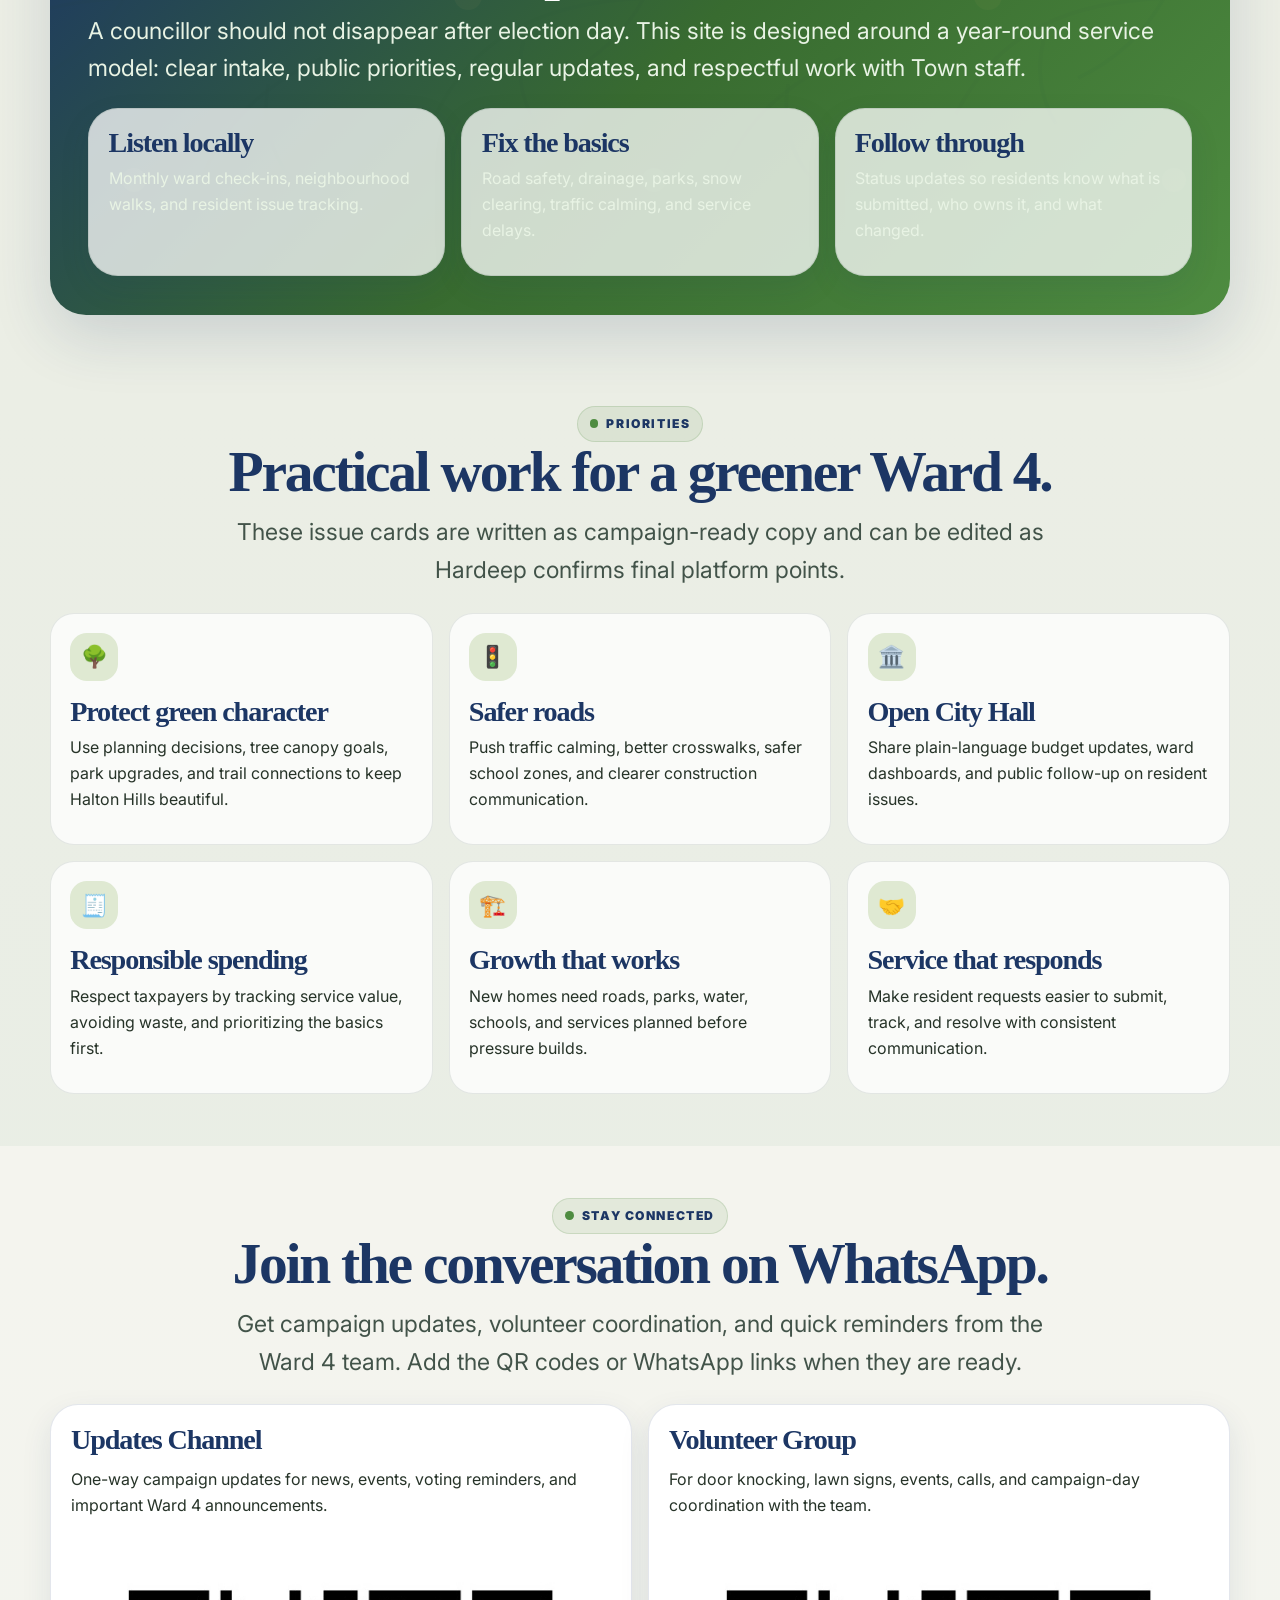
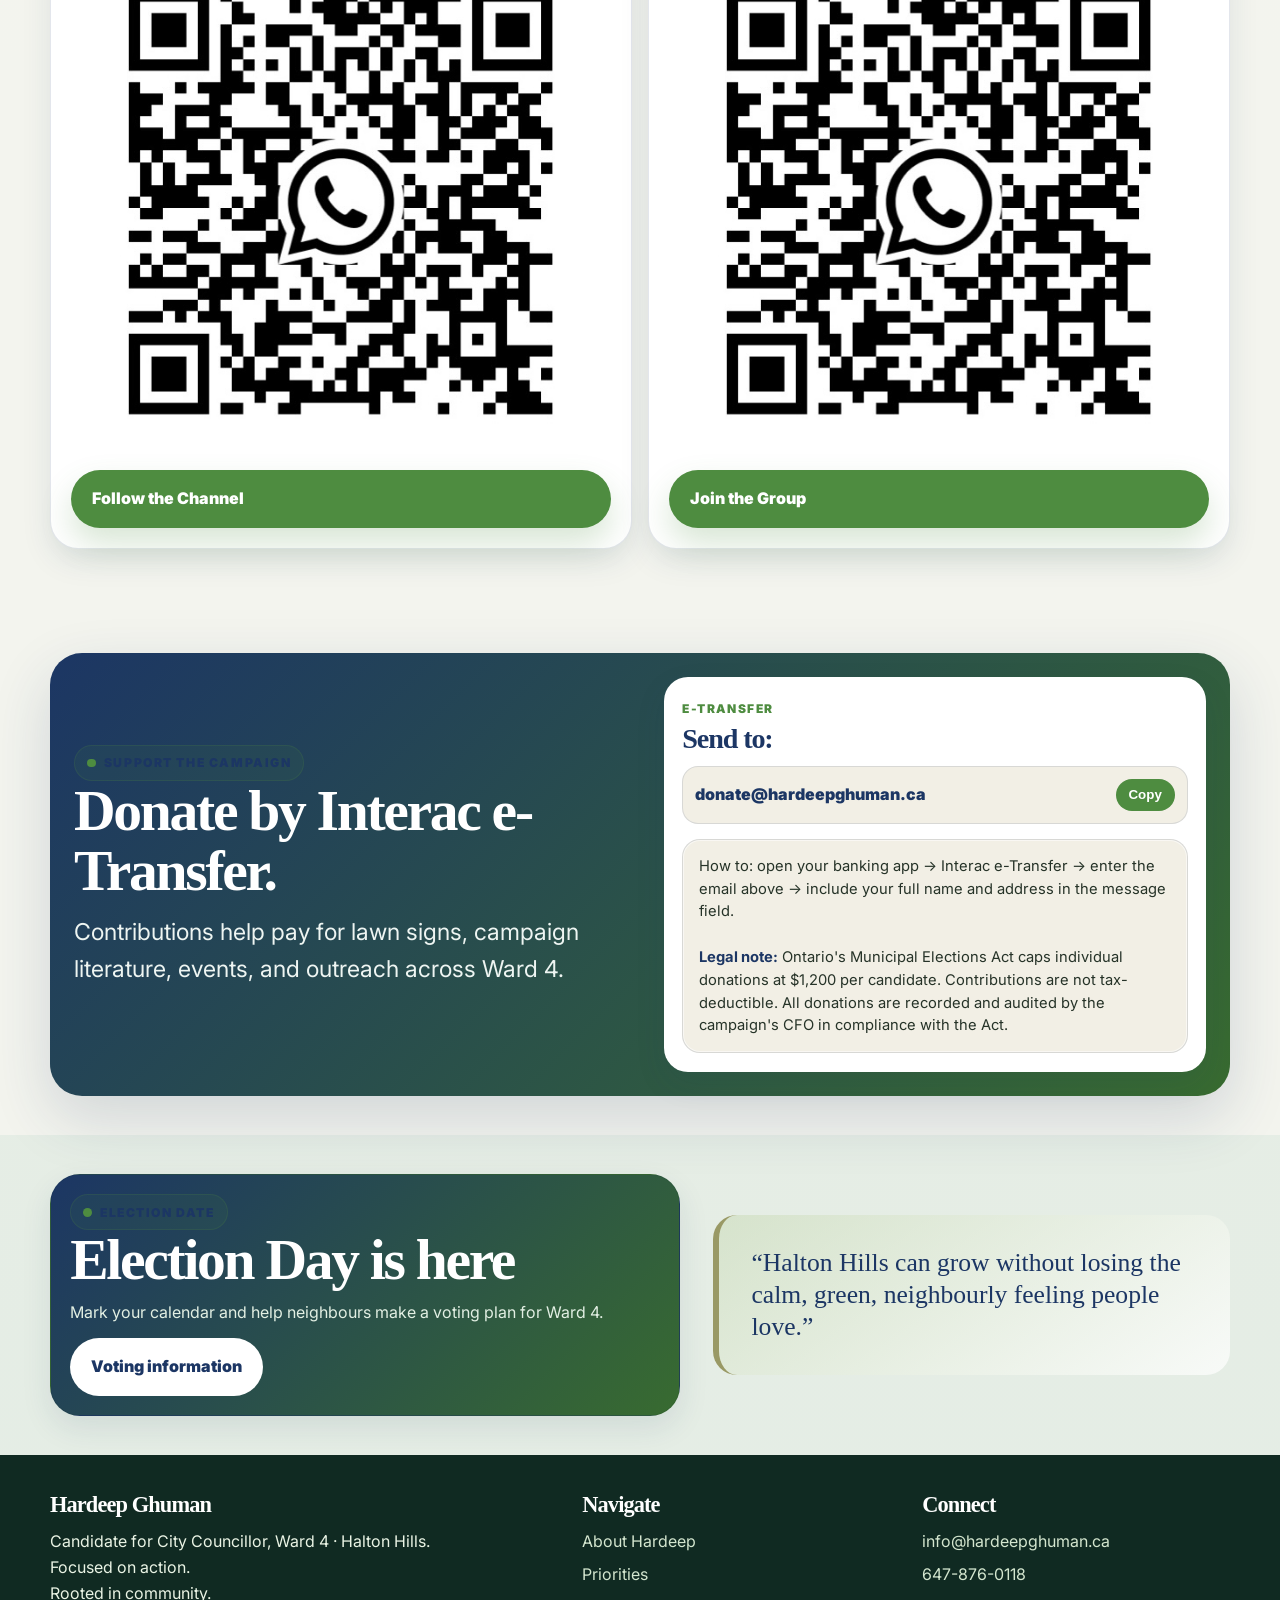
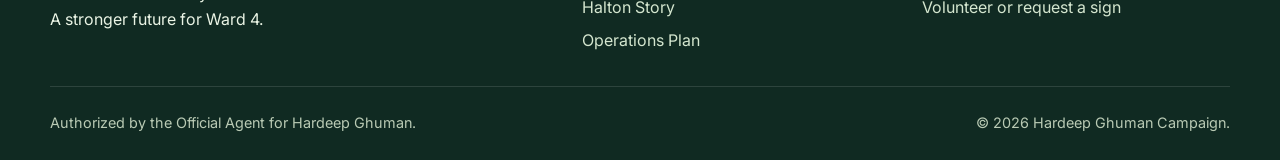
==== commit 1370498c: "Update title for Halton Hills Cricket Club" ====
--- a/index.html
+++ b/index.html
@@ -74,7 +74,7 @@
                 data-suffix="+">0</span></strong><span>Years in Georgetown</span></div>
           <div class="metric-item"><strong><span class="count-up" data-target="50"
                 data-suffix="+">0</span></strong><span>Community Events Attended</span></div>
-          <div class="metric-item"><strong></strong><span>Chairman of Halton Hills Cricket Club</span></div>
+          <div class="metric-item"><strong></strong><span>Chair of The Halton Hills Cricket Club</span></div>
           <div class="metric-item"><strong><span class="count-up" data-target="100"
                 data-suffix="%">0</span></strong><span>Community Focused</span></div>
         </div>
--- a/assets/styles.css
+++ b/assets/styles.css
@@ -733,3 +733,218 @@
     border-radius: 24px;
   }
 }
+
+/* 2026 Ward 4 voting options */
+.voting-options-section{
+  background:linear-gradient(180deg,rgba(228,237,229,.5),rgba(248,247,241,.25));
+}
+.voting-section-head{max-width:820px;margin-left:auto;margin-right:auto}
+.voting-options-grid{display:grid;grid-template-columns:.92fr 1.08fr;gap:1rem;align-items:stretch}
+.voting-option-card{position:relative;border-radius:30px;padding:1.45rem;background:rgba(255,255,255,.9);border:1px solid rgba(28,54,100,.12);box-shadow:var(--shadow-soft);overflow:hidden}
+.voting-option-card::before{content:"";position:absolute;width:190px;height:190px;border-radius:50%;right:-75px;top:-85px;background:rgba(78,140,64,.10);pointer-events:none}
+.voting-option-icon{width:52px;height:52px;border-radius:17px;display:grid;place-items:center;background:rgba(78,140,64,.12);font-size:1.45rem;margin-bottom:.85rem}
+.voting-kicker{display:block;color:var(--moss);font-weight:950;font-size:.78rem;letter-spacing:.11em;text-transform:uppercase;margin-bottom:.35rem}
+.voting-option-card h3{font-size:clamp(1.65rem,2.4vw,2.25rem);margin-bottom:.65rem}
+.voting-option-card p{margin-bottom:.85rem}
+.voting-small{font-size:.92rem;color:var(--muted)}
+.btn-vote-online{background:var(--blue);color:white;border:0;margin-top:.35rem;box-shadow:0 10px 24px rgba(50,140,202,.24)}
+.btn-vote-online:hover{background:var(--navy);color:white}
+.voting-location-list{display:grid;gap:.65rem;margin-top:1rem}
+.voting-location{display:grid;gap:.16rem;padding:.78rem .9rem;border-radius:16px;background:rgba(228,237,229,.55);border-left:4px solid var(--green)}
+.voting-location strong{color:var(--navy)}
+.voting-location span{color:var(--muted);font-size:.92rem}
+.voting-source-note{margin-top:1rem;padding:.9rem 1rem;border-radius:18px;background:rgba(28,54,100,.06);border:1px solid rgba(28,54,100,.10);color:var(--muted);font-size:.9rem}
+.voting-source-note strong{color:var(--navy)}
+.voting-source-note a{font-weight:900;margin-left:.3rem}
+@media (max-width:760px){
+  .voting-section-head{text-align:left}
+  .voting-options-grid{grid-template-columns:1fr}
+  .voting-option-card{padding:1.1rem;border-radius:24px}
+  .voting-option-card h3{font-size:1.55rem}
+  .btn-vote-online{width:100%;justify-content:center}
+  .voting-source-note a{display:block;margin:.45rem 0 0}
+}
+
+/* Election voting popup — responsive desktop card / mobile bottom sheet */
+.vote-popup-layer{
+  position:fixed;
+  inset:0;
+  z-index:10000;
+  display:flex;
+  align-items:center;
+  justify-content:center;
+  padding:24px;
+  background:rgba(9,27,21,.46);
+  -webkit-backdrop-filter:blur(5px);
+  backdrop-filter:blur(5px);
+  opacity:0;
+  visibility:hidden;
+  transition:opacity .22s var(--ease),visibility .22s var(--ease);
+}
+.vote-popup-layer.is-open{opacity:1;visibility:visible}
+.vote-popup-panel{
+  position:relative;
+  width:min(760px,100%);
+  max-height:calc(100dvh - 48px);
+  overflow:auto;
+  display:grid;
+  grid-template-columns:220px minmax(0,1fr);
+  border-radius:32px;
+  background:rgba(255,250,240,.985);
+  border:1px solid rgba(255,255,255,.72);
+  box-shadow:0 32px 90px rgba(9,27,21,.30);
+  transform:translateY(14px) scale(.985);
+  transition:transform .25s var(--ease);
+  overscroll-behavior:contain;
+}
+.vote-popup-layer.is-open .vote-popup-panel{transform:translateY(0) scale(1)}
+.vote-popup-visual{
+  position:relative;
+  overflow:hidden;
+  display:flex;
+  flex-direction:column;
+  justify-content:space-between;
+  min-height:100%;
+  padding:1.55rem 1.35rem;
+  color:#fff;
+  background:linear-gradient(155deg,var(--pine),var(--forest));
+}
+.vote-popup-visual::before,
+.vote-popup-visual::after{
+  content:"";
+  position:absolute;
+  border-radius:50%;
+  background:rgba(255,255,255,.08);
+  pointer-events:none;
+}
+.vote-popup-visual::before{width:210px;height:210px;right:-100px;top:-72px}
+.vote-popup-visual::after{width:150px;height:150px;left:-76px;bottom:-58px}
+.vote-popup-badge{
+  position:relative;
+  z-index:1;
+  width:max-content;
+  padding:.4rem .66rem;
+  border-radius:999px;
+  background:rgba(255,255,255,.13);
+  border:1px solid rgba(255,255,255,.18);
+  font-size:.72rem;
+  font-weight:950;
+  letter-spacing:.12em;
+  text-transform:uppercase;
+}
+.vote-popup-mark{position:relative;z-index:1;margin:1.7rem 0}
+.vote-popup-mark span{
+  width:72px;
+  height:72px;
+  display:grid;
+  place-items:center;
+  border-radius:24px;
+  background:var(--gold);
+  color:var(--pine);
+  font-size:2.25rem;
+  font-weight:950;
+  box-shadow:0 15px 35px rgba(0,0,0,.14);
+}
+.vote-popup-visual strong{position:relative;z-index:1;font-family:Georgia,'Times New Roman',serif;font-size:1.75rem;line-height:1.05}
+.vote-popup-visual small{position:relative;z-index:1;display:block;margin-top:.45rem;color:#e5f0e4;font-weight:750;line-height:1.4}
+.vote-popup-copy{padding:2rem 2rem 1.8rem}
+.vote-popup-kicker{
+  display:inline-flex;
+  align-items:center;
+  gap:.45rem;
+  margin-bottom:.55rem;
+  color:var(--forest);
+  font-size:.76rem;
+  font-weight:950;
+  letter-spacing:.11em;
+  text-transform:uppercase;
+}
+.vote-popup-kicker::before{content:"";width:.55rem;height:.55rem;border-radius:50%;background:var(--gold)}
+.vote-popup-copy h2{font-size:clamp(2rem,4vw,3.15rem);margin-bottom:.65rem}
+.vote-popup-copy p{color:#425349;font-weight:650;line-height:1.55}
+.vote-popup-time{
+  display:flex;
+  align-items:flex-start;
+  gap:.7rem;
+  margin:1rem 0 1.05rem;
+  padding:.85rem .95rem;
+  border-radius:18px;
+  background:rgba(184,207,155,.22);
+  border:1px solid rgba(101,133,95,.18);
+  color:var(--pine);
+}
+.vote-popup-time-icon{font-size:1.1rem;line-height:1.3}
+.vote-popup-time strong{display:block;font-size:.98rem;line-height:1.3}
+.vote-popup-time span{display:block;margin-top:.12rem;color:var(--muted);font-size:.88rem;font-weight:700;line-height:1.35}
+.vote-popup-actions{display:flex;gap:.65rem;flex-wrap:wrap;margin-top:.8rem}
+.vote-popup-actions .btn{justify-content:center}
+.vote-popup-primary{background:var(--pine);color:#fff;box-shadow:0 14px 30px rgba(20,55,43,.20)}
+.vote-popup-primary:hover{background:var(--forest);color:#fff;transform:translateY(-1px)}
+.vote-popup-secondary{background:#fff;color:var(--pine);border-color:rgba(20,55,43,.14)}
+.vote-popup-secondary:hover{background:var(--linen)}
+.vote-popup-official{display:flex;align-items:center;gap:.42rem;margin:.95rem 0 0!important;color:var(--muted)!important;font-size:.79rem;font-weight:750!important}
+.vote-popup-official::before{content:"✓";display:grid;place-items:center;width:18px;height:18px;border-radius:50%;background:rgba(101,133,95,.15);color:var(--forest);font-size:.72rem;font-weight:950;flex:0 0 auto}
+.vote-popup-close{
+  position:absolute;
+  z-index:3;
+  top:.8rem;
+  right:.8rem;
+  width:38px;
+  height:38px;
+  display:grid;
+  place-items:center;
+  border:1px solid rgba(20,55,43,.12);
+  border-radius:50%;
+  background:rgba(255,250,240,.92);
+  color:var(--pine);
+  font-size:1.25rem;
+  line-height:1;
+  cursor:pointer;
+  box-shadow:0 8px 20px rgba(20,55,43,.10);
+}
+.vote-popup-close:hover{background:#fff}
+.vote-popup-close:focus-visible,.vote-popup-actions a:focus-visible{outline:3px solid var(--gold);outline-offset:3px}
+body.vote-popup-open{overflow:hidden}
+
+@media (max-width:700px){
+  .vote-popup-layer{
+    align-items:flex-end;
+    justify-content:center;
+    padding:max(10px,env(safe-area-inset-top)) 10px max(10px,env(safe-area-inset-bottom));
+  }
+  .vote-popup-panel{
+    width:100%;
+    max-height:calc(100dvh - 20px - env(safe-area-inset-top) - env(safe-area-inset-bottom));
+    grid-template-columns:1fr;
+    border-radius:28px 28px 20px 20px;
+    transform:translateY(28px);
+  }
+  .vote-popup-visual{
+    min-height:auto;
+    padding:1rem 3.3rem 1rem 1rem;
+    display:grid;
+    grid-template-columns:auto 1fr;
+    gap:.75rem;
+    align-items:center;
+  }
+  .vote-popup-badge{grid-column:1/-1;font-size:.66rem;padding:.32rem .55rem}
+  .vote-popup-mark{margin:0}
+  .vote-popup-mark span{width:48px;height:48px;border-radius:16px;font-size:1.55rem}
+  .vote-popup-visual strong{font-size:1.3rem}
+  .vote-popup-visual small{font-size:.78rem;margin-top:.2rem}
+  .vote-popup-copy{padding:1.15rem 1rem 1rem}
+  .vote-popup-copy h2{font-size:clamp(1.75rem,9vw,2.35rem);line-height:1.02}
+  .vote-popup-copy p{font-size:.94rem;line-height:1.45}
+  .vote-popup-time{margin:.8rem 0;padding:.72rem .78rem;border-radius:16px}
+  .vote-popup-actions{display:grid;grid-template-columns:1fr;gap:.5rem}
+  .vote-popup-actions .btn{width:100%;padding:.86rem 1rem}
+  .vote-popup-official{font-size:.74rem}
+  .vote-popup-close{top:.7rem;right:.7rem;width:36px;height:36px;background:rgba(255,255,255,.94)}
+}
+
+@media (max-width:380px){
+  .vote-popup-copy{padding:.95rem .85rem .9rem}
+  .vote-popup-copy h2{font-size:1.65rem}
+  .vote-popup-time span{font-size:.82rem}
+  .vote-popup-actions .btn{font-size:.9rem}
+}
